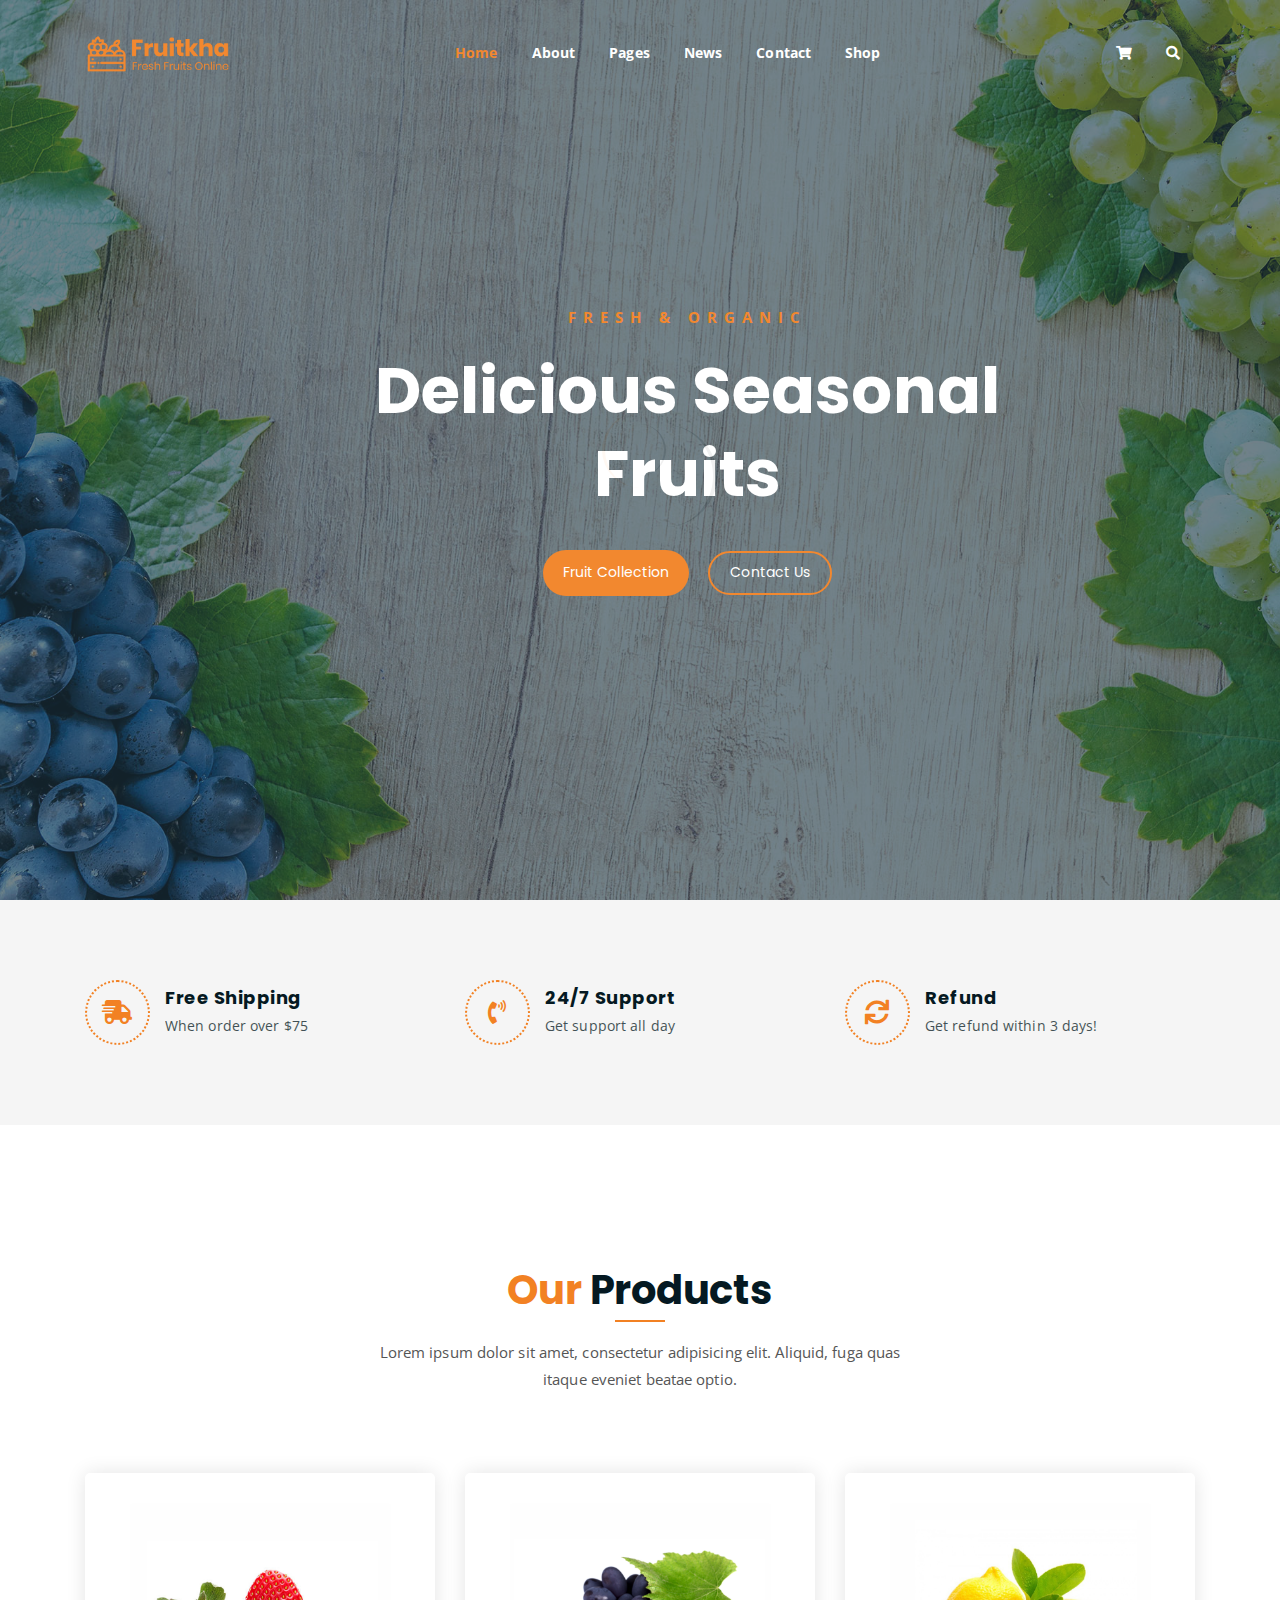
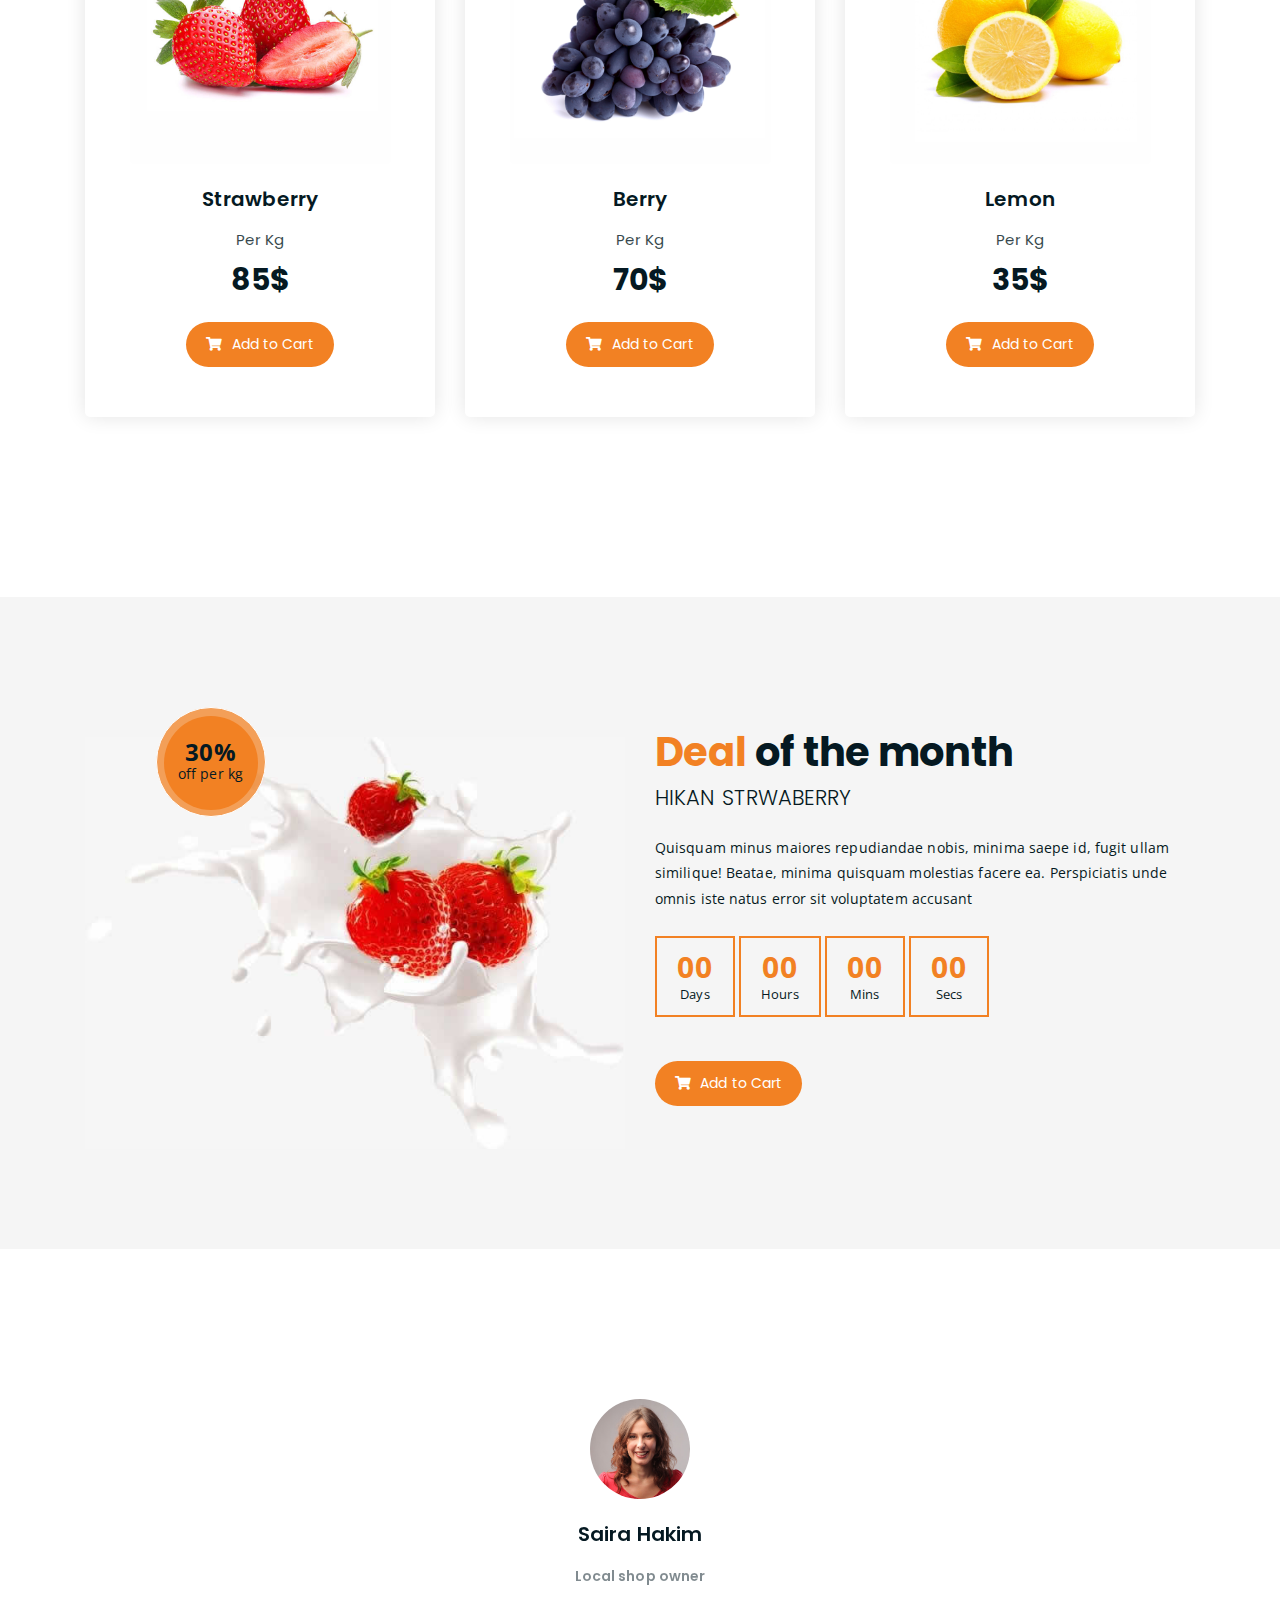
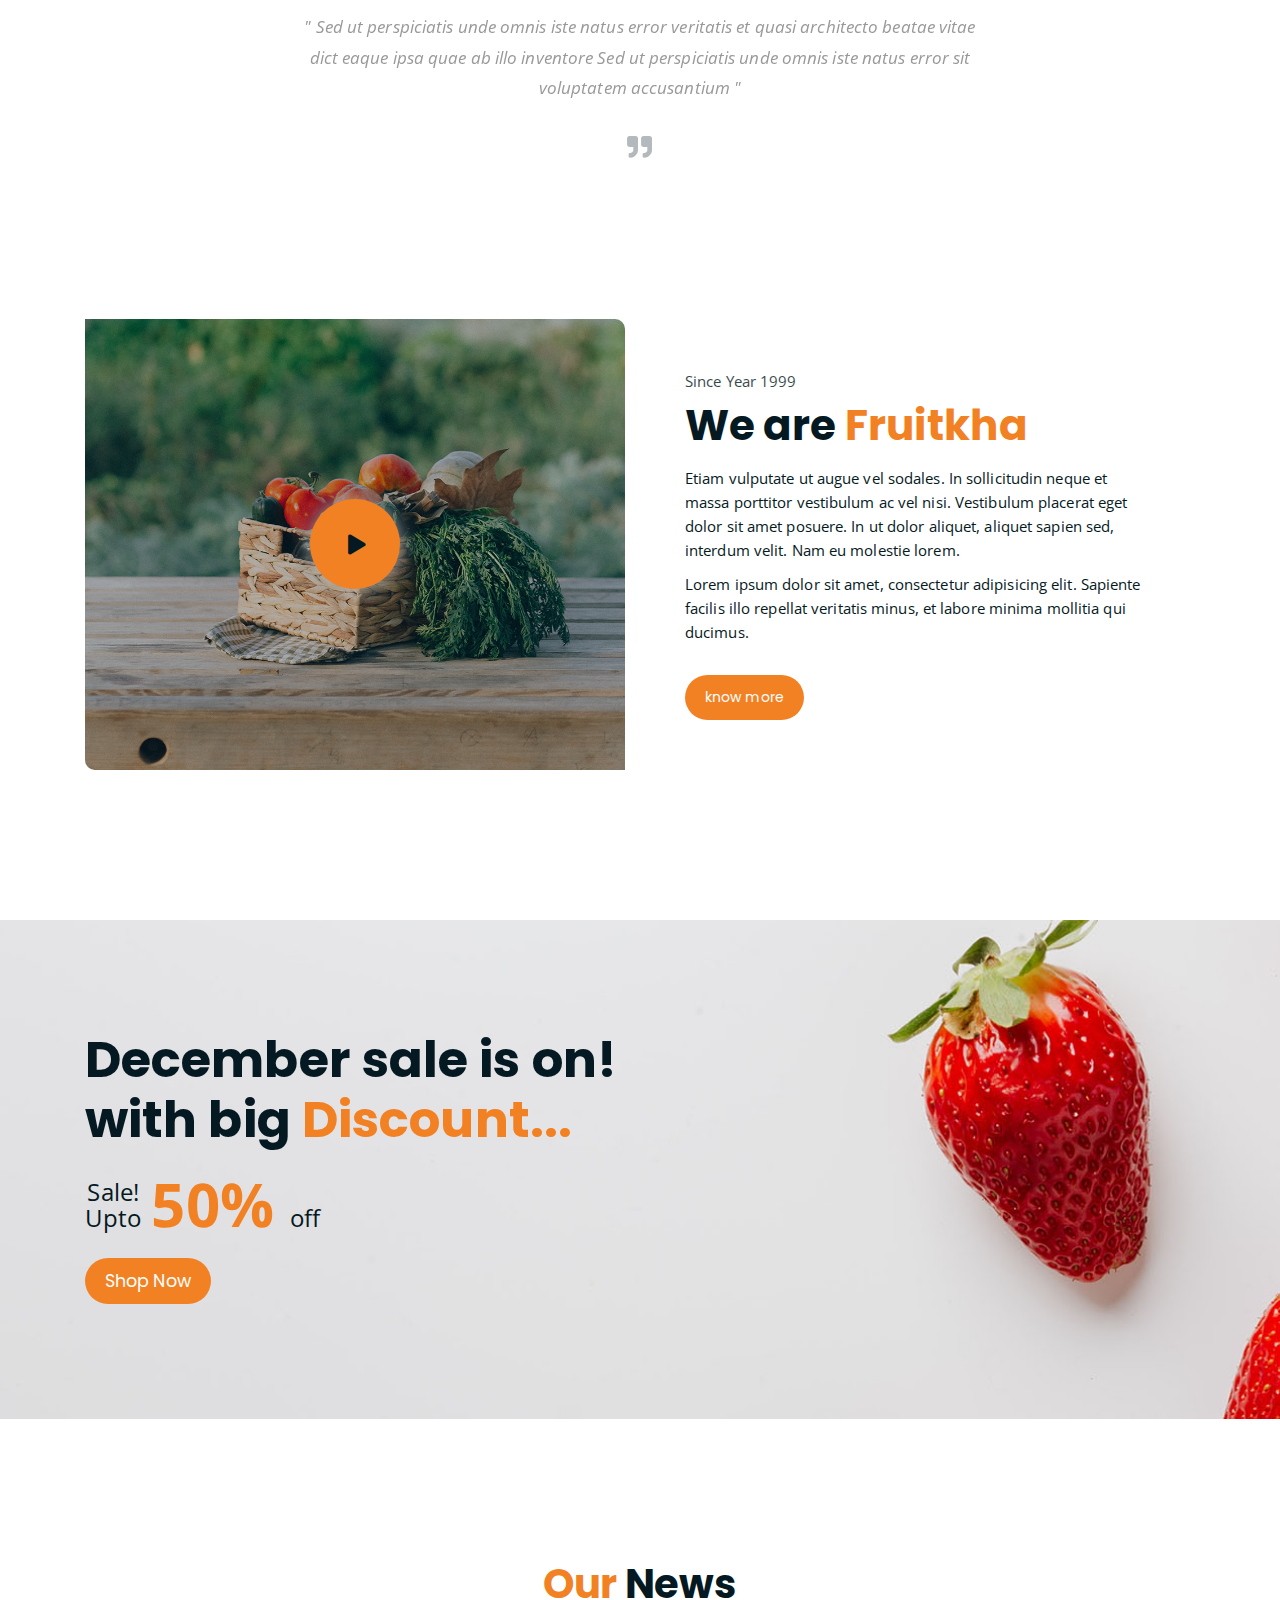
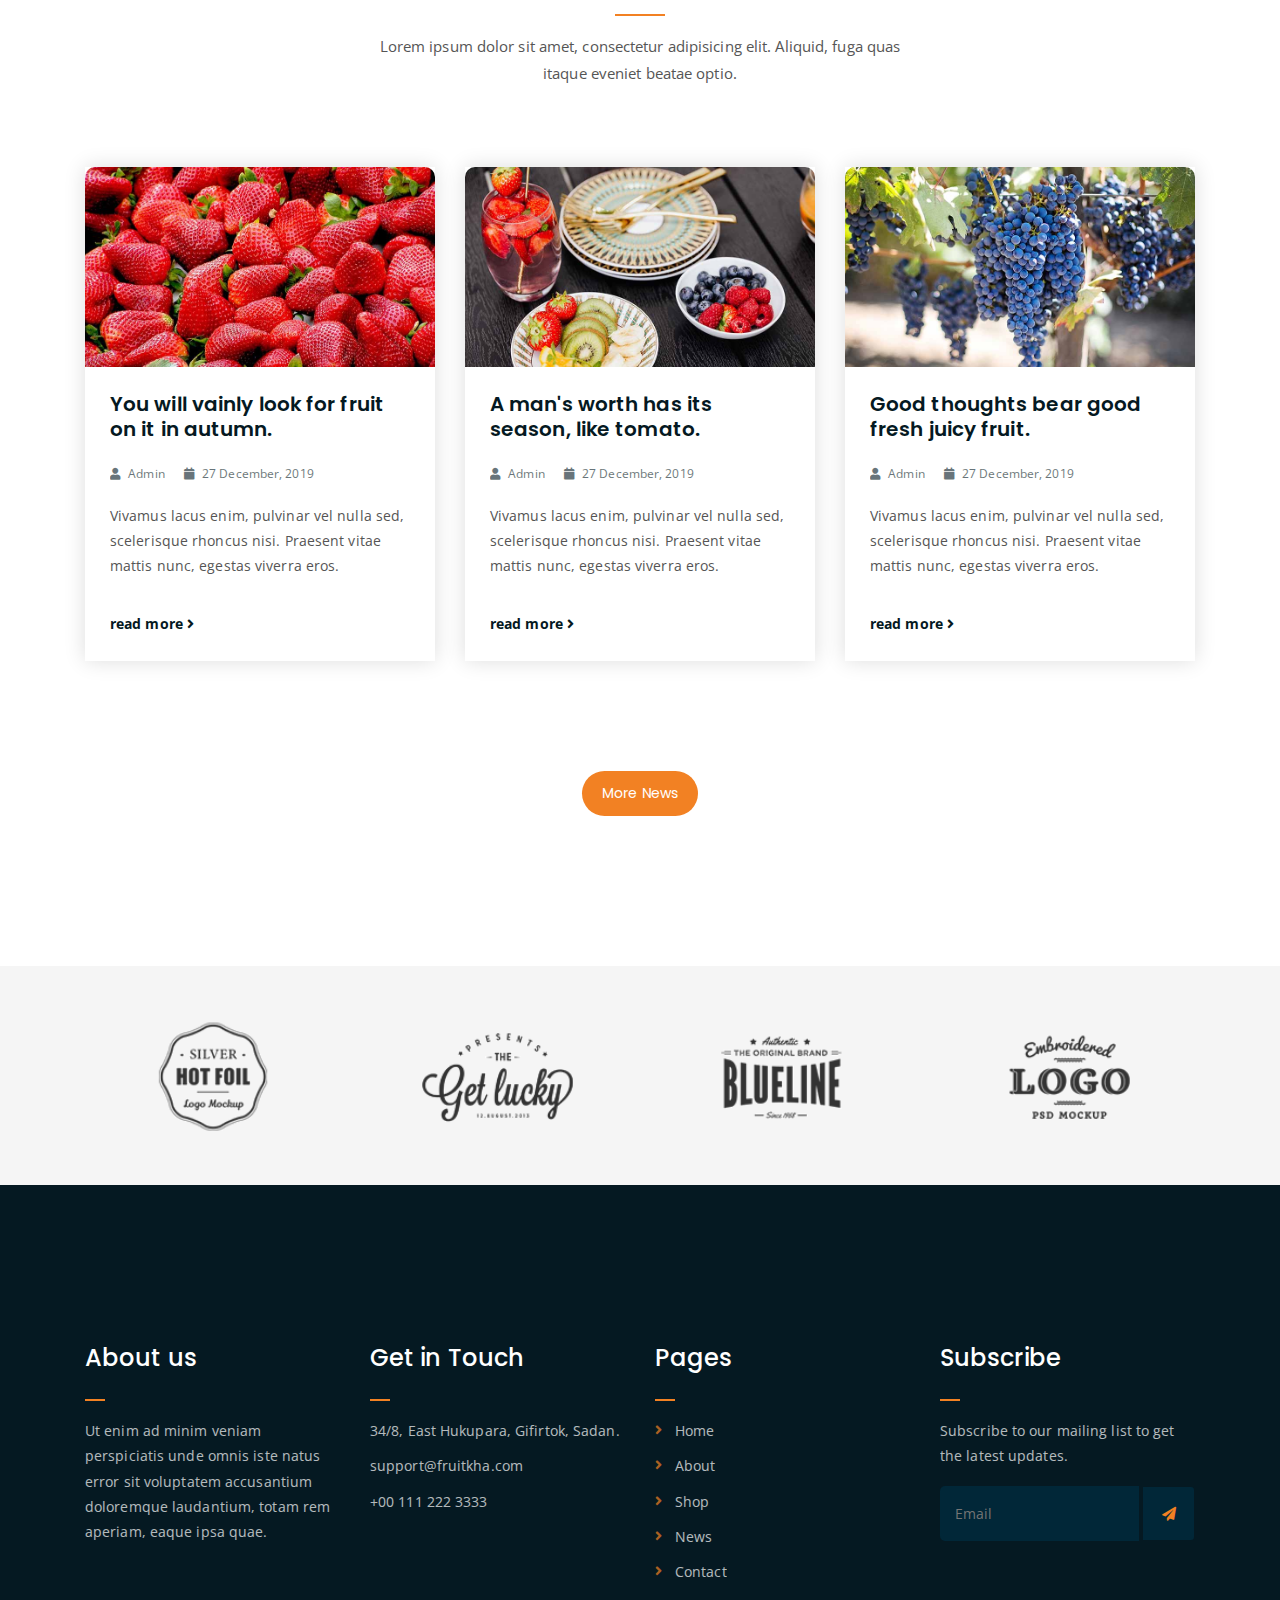
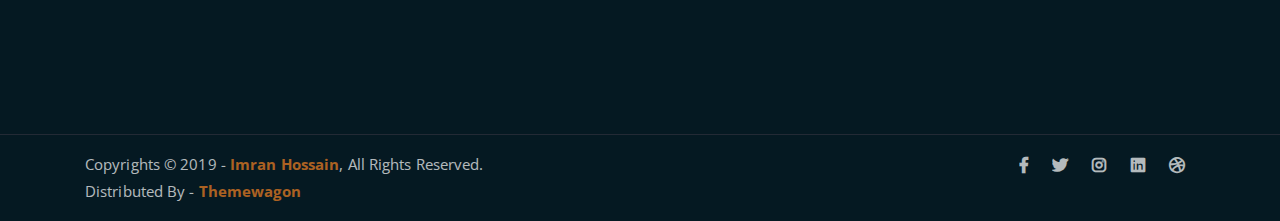
==== index.html @ a465a8b6 "first commit" ====
<!DOCTYPE html>
<html lang="en">
<head>
	<meta charset="UTF-8">
	<meta http-equiv="X-UA-Compatible" content="IE=edge">
	<meta name="viewport" content="width=device-width, initial-scale=1">
	<meta name="description" content="Responsive Bootstrap4 Shop Template, Created by Imran Hossain from https://imransdesign.com/">

	<!-- title -->
	<title>Fruitkha</title>

	<!-- favicon -->
	<link rel="shortcut icon" type="image/png" href="assets/img/favicon.png">
	<!-- google font -->
	<link href="https://fonts.googleapis.com/css?family=Open+Sans:300,400,700" rel="stylesheet">
	<link href="https://fonts.googleapis.com/css?family=Poppins:400,700&display=swap" rel="stylesheet">
	<!-- fontawesome -->
	<link rel="stylesheet" href="assets/css/all.min.css">
	<!-- bootstrap -->
	<link rel="stylesheet" href="assets/bootstrap/css/bootstrap.min.css">
	<!-- owl carousel -->
	<link rel="stylesheet" href="assets/css/owl.carousel.css">
	<!-- magnific popup -->
	<link rel="stylesheet" href="assets/css/magnific-popup.css">
	<!-- animate css -->
	<link rel="stylesheet" href="assets/css/animate.css">
	<!-- mean menu css -->
	<link rel="stylesheet" href="assets/css/meanmenu.min.css">
	<!-- main style -->
	<link rel="stylesheet" href="assets/css/main.css">
	<!-- responsive -->
	<link rel="stylesheet" href="assets/css/responsive.css">

</head>
<body>
	
	<!--PreLoader-->
    <div class="loader">
        <div class="loader-inner">
            <div class="circle"></div>
        </div>
    </div>
    <!--PreLoader Ends-->
	
	<!-- header -->
	<div class="top-header-area" id="sticker">
		<div class="container">
			<div class="row">
				<div class="col-lg-12 col-sm-12 text-center">
					<div class="main-menu-wrap">
						<!-- logo -->
						<div class="site-logo">
							<a href="index.html">
								<img src="assets/img/logo.png" alt="">
							</a>
						</div>
						<!-- logo -->

						<!-- menu start -->
						<nav class="main-menu">
							<ul>
								<li class="current-list-item"><a href="#">Home</a>
									<ul class="sub-menu">
										<li><a href="index.html">Static Home</a></li>
										<li><a href="index_2.html">Slider Home</a></li>
									</ul>
								</li>
								<li><a href="about.html">About</a></li>
								<li><a href="#">Pages</a>
									<ul class="sub-menu">
										<li><a href="404.html">404 page</a></li>
										<li><a href="about.html">About</a></li>
										<li><a href="cart.html">Cart</a></li>
										<li><a href="checkout.html">Check Out</a></li>
										<li><a href="contact.html">Contact</a></li>
										<li><a href="news.html">News</a></li>
										<li><a href="shop.html">Shop</a></li>
									</ul>
								</li>
								<li><a href="news.html">News</a>
									<ul class="sub-menu">
										<li><a href="news.html">News</a></li>
										<li><a href="single-news.html">Single News</a></li>
									</ul>
								</li>
								<li><a href="contact.html">Contact</a></li>
								<li><a href="shop.html">Shop</a>
									<ul class="sub-menu">
										<li><a href="shop.html">Shop</a></li>
										<li><a href="checkout.html">Check Out</a></li>
										<li><a href="single-product.html">Single Product</a></li>
										<li><a href="cart.html">Cart</a></li>
									</ul>
								</li>
								<li>
									<div class="header-icons">
										<a class="shopping-cart" href="cart.html"><i class="fas fa-shopping-cart"></i></a>
										<a class="mobile-hide search-bar-icon" href="#"><i class="fas fa-search"></i></a>
									</div>
								</li>
							</ul>
						</nav>
						<a class="mobile-show search-bar-icon" href="#"><i class="fas fa-search"></i></a>
						<div class="mobile-menu"></div>
						<!-- menu end -->
					</div>
				</div>
			</div>
		</div>
	</div>
	<!-- end header -->
	
	<!-- search area -->
	<div class="search-area">
		<div class="container">
			<div class="row">
				<div class="col-lg-12">
					<span class="close-btn"><i class="fas fa-window-close"></i></span>
					<div class="search-bar">
						<div class="search-bar-tablecell">
							<h3>Search For:</h3>
							<input type="text" placeholder="Keywords">
							<button type="submit">Search <i class="fas fa-search"></i></button>
						</div>
					</div>
				</div>
			</div>
		</div>
	</div>
	<!-- end search area -->

	<!-- hero area -->
	<div class="hero-area hero-bg">
		<div class="container">
			<div class="row">
				<div class="col-lg-9 offset-lg-2 text-center">
					<div class="hero-text">
						<div class="hero-text-tablecell">
							<p class="subtitle">Fresh & Organic</p>
							<h1>Delicious Seasonal Fruits</h1>
							<div class="hero-btns">
								<a href="shop.html" class="boxed-btn">Fruit Collection</a>
								<a href="contact.html" class="bordered-btn">Contact Us</a>
							</div>
						</div>
					</div>
				</div>
			</div>
		</div>
	</div>
	<!-- end hero area -->

	<!-- features list section -->
	<div class="list-section pt-80 pb-80">
		<div class="container">

			<div class="row">
				<div class="col-lg-4 col-md-6 mb-4 mb-lg-0">
					<div class="list-box d-flex align-items-center">
						<div class="list-icon">
							<i class="fas fa-shipping-fast"></i>
						</div>
						<div class="content">
							<h3>Free Shipping</h3>
							<p>When order over $75</p>
						</div>
					</div>
				</div>
				<div class="col-lg-4 col-md-6 mb-4 mb-lg-0">
					<div class="list-box d-flex align-items-center">
						<div class="list-icon">
							<i class="fas fa-phone-volume"></i>
						</div>
						<div class="content">
							<h3>24/7 Support</h3>
							<p>Get support all day</p>
						</div>
					</div>
				</div>
				<div class="col-lg-4 col-md-6">
					<div class="list-box d-flex justify-content-start align-items-center">
						<div class="list-icon">
							<i class="fas fa-sync"></i>
						</div>
						<div class="content">
							<h3>Refund</h3>
							<p>Get refund within 3 days!</p>
						</div>
					</div>
				</div>
			</div>

		</div>
	</div>
	<!-- end features list section -->

	<!-- product section -->
	<div class="product-section mt-150 mb-150">
		<div class="container">
			<div class="row">
				<div class="col-lg-8 offset-lg-2 text-center">
					<div class="section-title">	
						<h3><span class="orange-text">Our</span> Products</h3>
						<p>Lorem ipsum dolor sit amet, consectetur adipisicing elit. Aliquid, fuga quas itaque eveniet beatae optio.</p>
					</div>
				</div>
			</div>

			<div class="row">
				<div class="col-lg-4 col-md-6 text-center">
					<div class="single-product-item">
						<div class="product-image">
							<a href="single-product.html"><img src="assets/img/products/product-img-1.jpg" alt=""></a>
						</div>
						<h3>Strawberry</h3>
						<p class="product-price"><span>Per Kg</span> 85$ </p>
						<a href="cart.html" class="cart-btn"><i class="fas fa-shopping-cart"></i> Add to Cart</a>
					</div>
				</div>
				<div class="col-lg-4 col-md-6 text-center">
					<div class="single-product-item">
						<div class="product-image">
							<a href="single-product.html"><img src="assets/img/products/product-img-2.jpg" alt=""></a>
						</div>
						<h3>Berry</h3>
						<p class="product-price"><span>Per Kg</span> 70$ </p>
						<a href="cart.html" class="cart-btn"><i class="fas fa-shopping-cart"></i> Add to Cart</a>
					</div>
				</div>
				<div class="col-lg-4 col-md-6 offset-md-3 offset-lg-0 text-center">
					<div class="single-product-item">
						<div class="product-image">
							<a href="single-product.html"><img src="assets/img/products/product-img-3.jpg" alt=""></a>
						</div>
						<h3>Lemon</h3>
						<p class="product-price"><span>Per Kg</span> 35$ </p>
						<a href="cart.html" class="cart-btn"><i class="fas fa-shopping-cart"></i> Add to Cart</a>
					</div>
				</div>
			</div>
		</div>
	</div>
	<!-- end product section -->

	<!-- cart banner section -->
	<section class="cart-banner pt-100 pb-100">
    	<div class="container">
        	<div class="row clearfix">
            	<!--Image Column-->
            	<div class="image-column col-lg-6">
                	<div class="image">
                    	<div class="price-box">
                        	<div class="inner-price">
                                <span class="price">
                                    <strong>30%</strong> <br> off per kg
                                </span>
                            </div>
                        </div>
                    	<img src="assets/img/a.jpg" alt="">
                    </div>
                </div>
                <!--Content Column-->
                <div class="content-column col-lg-6">
					<h3><span class="orange-text">Deal</span> of the month</h3>
                    <h4>Hikan Strwaberry</h4>
                    <div class="text">Quisquam minus maiores repudiandae nobis, minima saepe id, fugit ullam similique! Beatae, minima quisquam molestias facere ea. Perspiciatis unde omnis iste natus error sit voluptatem accusant</div>
                    <!--Countdown Timer-->
                    <div class="time-counter"><div class="time-countdown clearfix" data-countdown="2020/2/01"><div class="counter-column"><div class="inner"><span class="count">00</span>Days</div></div> <div class="counter-column"><div class="inner"><span class="count">00</span>Hours</div></div>  <div class="counter-column"><div class="inner"><span class="count">00</span>Mins</div></div>  <div class="counter-column"><div class="inner"><span class="count">00</span>Secs</div></div></div></div>
                	<a href="cart.html" class="cart-btn mt-3"><i class="fas fa-shopping-cart"></i> Add to Cart</a>
                </div>
            </div>
        </div>
    </section>
    <!-- end cart banner section -->

	<!-- testimonail-section -->
	<div class="testimonail-section mt-150 mb-150">
		<div class="container">
			<div class="row">
				<div class="col-lg-10 offset-lg-1 text-center">
					<div class="testimonial-sliders">
						<div class="single-testimonial-slider">
							<div class="client-avater">
								<img src="assets/img/avaters/avatar1.png" alt="">
							</div>
							<div class="client-meta">
								<h3>Saira Hakim <span>Local shop owner</span></h3>
								<p class="testimonial-body">
									" Sed ut perspiciatis unde omnis iste natus error veritatis et  quasi architecto beatae vitae dict eaque ipsa quae ab illo inventore Sed ut perspiciatis unde omnis iste natus error sit voluptatem accusantium "
								</p>
								<div class="last-icon">
									<i class="fas fa-quote-right"></i>
								</div>
							</div>
						</div>
						<div class="single-testimonial-slider">
							<div class="client-avater">
								<img src="assets/img/avaters/avatar2.png" alt="">
							</div>
							<div class="client-meta">
								<h3>David Niph <span>Local shop owner</span></h3>
								<p class="testimonial-body">
									" Sed ut perspiciatis unde omnis iste natus error veritatis et  quasi architecto beatae vitae dict eaque ipsa quae ab illo inventore Sed ut perspiciatis unde omnis iste natus error sit voluptatem accusantium "
								</p>
								<div class="last-icon">
									<i class="fas fa-quote-right"></i>
								</div>
							</div>
						</div>
						<div class="single-testimonial-slider">
							<div class="client-avater">
								<img src="assets/img/avaters/avatar3.png" alt="">
							</div>
							<div class="client-meta">
								<h3>Jacob Sikim <span>Local shop owner</span></h3>
								<p class="testimonial-body">
									" Sed ut perspiciatis unde omnis iste natus error veritatis et  quasi architecto beatae vitae dict eaque ipsa quae ab illo inventore Sed ut perspiciatis unde omnis iste natus error sit voluptatem accusantium "
								</p>
								<div class="last-icon">
									<i class="fas fa-quote-right"></i>
								</div>
							</div>
						</div>
					</div>
				</div>
			</div>
		</div>
	</div>
	<!-- end testimonail-section -->
	
	<!-- advertisement section -->
	<div class="abt-section mb-150">
		<div class="container">
			<div class="row">
				<div class="col-lg-6 col-md-12">
					<div class="abt-bg">
						<a href="https://www.youtube.com/watch?v=DBLlFWYcIGQ" class="video-play-btn popup-youtube"><i class="fas fa-play"></i></a>
					</div>
				</div>
				<div class="col-lg-6 col-md-12">
					<div class="abt-text">
						<p class="top-sub">Since Year 1999</p>
						<h2>We are <span class="orange-text">Fruitkha</span></h2>
						<p>Etiam vulputate ut augue vel sodales. In sollicitudin neque et massa porttitor vestibulum ac vel nisi. Vestibulum placerat eget dolor sit amet posuere. In ut dolor aliquet, aliquet sapien sed, interdum velit. Nam eu molestie lorem.</p>
						<p>Lorem ipsum dolor sit amet, consectetur adipisicing elit. Sapiente facilis illo repellat veritatis minus, et labore minima mollitia qui ducimus.</p>
						<a href="about.html" class="boxed-btn mt-4">know more</a>
					</div>
				</div>
			</div>
		</div>
	</div>
	<!-- end advertisement section -->
	
	<!-- shop banner -->
	<section class="shop-banner">
    	<div class="container">
        	<h3>December sale is on! <br> with big <span class="orange-text">Discount...</span></h3>
            <div class="sale-percent"><span>Sale! <br> Upto</span>50% <span>off</span></div>
            <a href="shop.html" class="cart-btn btn-lg">Shop Now</a>
        </div>
    </section>
	<!-- end shop banner -->

	<!-- latest news -->
	<div class="latest-news pt-150 pb-150">
		<div class="container">

			<div class="row">
				<div class="col-lg-8 offset-lg-2 text-center">
					<div class="section-title">	
						<h3><span class="orange-text">Our</span> News</h3>
						<p>Lorem ipsum dolor sit amet, consectetur adipisicing elit. Aliquid, fuga quas itaque eveniet beatae optio.</p>
					</div>
				</div>
			</div>

			<div class="row">
				<div class="col-lg-4 col-md-6">
					<div class="single-latest-news">
						<a href="single-news.html"><div class="latest-news-bg news-bg-1"></div></a>
						<div class="news-text-box">
							<h3><a href="single-news.html">You will vainly look for fruit on it in autumn.</a></h3>
							<p class="blog-meta">
								<span class="author"><i class="fas fa-user"></i> Admin</span>
								<span class="date"><i class="fas fa-calendar"></i> 27 December, 2019</span>
							</p>
							<p class="excerpt">Vivamus lacus enim, pulvinar vel nulla sed, scelerisque rhoncus nisi. Praesent vitae mattis nunc, egestas viverra eros.</p>
							<a href="single-news.html" class="read-more-btn">read more <i class="fas fa-angle-right"></i></a>
						</div>
					</div>
				</div>
				<div class="col-lg-4 col-md-6">
					<div class="single-latest-news">
						<a href="single-news.html"><div class="latest-news-bg news-bg-2"></div></a>
						<div class="news-text-box">
							<h3><a href="single-news.html">A man's worth has its season, like tomato.</a></h3>
							<p class="blog-meta">
								<span class="author"><i class="fas fa-user"></i> Admin</span>
								<span class="date"><i class="fas fa-calendar"></i> 27 December, 2019</span>
							</p>
							<p class="excerpt">Vivamus lacus enim, pulvinar vel nulla sed, scelerisque rhoncus nisi. Praesent vitae mattis nunc, egestas viverra eros.</p>
							<a href="single-news.html" class="read-more-btn">read more <i class="fas fa-angle-right"></i></a>
						</div>
					</div>
				</div>
				<div class="col-lg-4 col-md-6 offset-md-3 offset-lg-0">
					<div class="single-latest-news">
						<a href="single-news.html"><div class="latest-news-bg news-bg-3"></div></a>
						<div class="news-text-box">
							<h3><a href="single-news.html">Good thoughts bear good fresh juicy fruit.</a></h3>
							<p class="blog-meta">
								<span class="author"><i class="fas fa-user"></i> Admin</span>
								<span class="date"><i class="fas fa-calendar"></i> 27 December, 2019</span>
							</p>
							<p class="excerpt">Vivamus lacus enim, pulvinar vel nulla sed, scelerisque rhoncus nisi. Praesent vitae mattis nunc, egestas viverra eros.</p>
							<a href="single-news.html" class="read-more-btn">read more <i class="fas fa-angle-right"></i></a>
						</div>
					</div>
				</div>
			</div>
			<div class="row">
				<div class="col-lg-12 text-center">
					<a href="news.html" class="boxed-btn">More News</a>
				</div>
			</div>
		</div>
	</div>
	<!-- end latest news -->

	<!-- logo carousel -->
	<div class="logo-carousel-section">
		<div class="container">
			<div class="row">
				<div class="col-lg-12">
					<div class="logo-carousel-inner">
						<div class="single-logo-item">
							<img src="assets/img/company-logos/1.png" alt="">
						</div>
						<div class="single-logo-item">
							<img src="assets/img/company-logos/2.png" alt="">
						</div>
						<div class="single-logo-item">
							<img src="assets/img/company-logos/3.png" alt="">
						</div>
						<div class="single-logo-item">
							<img src="assets/img/company-logos/4.png" alt="">
						</div>
						<div class="single-logo-item">
							<img src="assets/img/company-logos/5.png" alt="">
						</div>
					</div>
				</div>
			</div>
		</div>
	</div>
	<!-- end logo carousel -->

	<!-- footer -->
	<div class="footer-area">
		<div class="container">
			<div class="row">
				<div class="col-lg-3 col-md-6">
					<div class="footer-box about-widget">
						<h2 class="widget-title">About us</h2>
						<p>Ut enim ad minim veniam perspiciatis unde omnis iste natus error sit voluptatem accusantium doloremque laudantium, totam rem aperiam, eaque ipsa quae.</p>
					</div>
				</div>
				<div class="col-lg-3 col-md-6">
					<div class="footer-box get-in-touch">
						<h2 class="widget-title">Get in Touch</h2>
						<ul>
							<li>34/8, East Hukupara, Gifirtok, Sadan.</li>
							<li>support@fruitkha.com</li>
							<li>+00 111 222 3333</li>
						</ul>
					</div>
				</div>
				<div class="col-lg-3 col-md-6">
					<div class="footer-box pages">
						<h2 class="widget-title">Pages</h2>
						<ul>
							<li><a href="index.html">Home</a></li>
							<li><a href="about.html">About</a></li>
							<li><a href="services.html">Shop</a></li>
							<li><a href="news.html">News</a></li>
							<li><a href="contact.html">Contact</a></li>
						</ul>
					</div>
				</div>
				<div class="col-lg-3 col-md-6">
					<div class="footer-box subscribe">
						<h2 class="widget-title">Subscribe</h2>
						<p>Subscribe to our mailing list to get the latest updates.</p>
						<form action="index.html">
							<input type="email" placeholder="Email">
							<button type="submit"><i class="fas fa-paper-plane"></i></button>
						</form>
					</div>
				</div>
			</div>
		</div>
	</div>
	<!-- end footer -->
	
	<!-- copyright -->
	<div class="copyright">
		<div class="container">
			<div class="row">
				<div class="col-lg-6 col-md-12">
					<p>Copyrights &copy; 2019 - <a href="https://imransdesign.com/">Imran Hossain</a>,  All Rights Reserved.<br>
						Distributed By - <a href="https://themewagon.com/">Themewagon</a>
					</p>
				</div>
				<div class="col-lg-6 text-right col-md-12">
					<div class="social-icons">
						<ul>
							<li><a href="#" target="_blank"><i class="fab fa-facebook-f"></i></a></li>
							<li><a href="#" target="_blank"><i class="fab fa-twitter"></i></a></li>
							<li><a href="#" target="_blank"><i class="fab fa-instagram"></i></a></li>
							<li><a href="#" target="_blank"><i class="fab fa-linkedin"></i></a></li>
							<li><a href="#" target="_blank"><i class="fab fa-dribbble"></i></a></li>
						</ul>
					</div>
				</div>
			</div>
		</div>
	</div>
	<!-- end copyright -->
	
	<!-- jquery -->
	<script src="assets/js/jquery-1.11.3.min.js"></script>
	<!-- bootstrap -->
	<script src="assets/bootstrap/js/bootstrap.min.js"></script>
	<!-- count down -->
	<script src="assets/js/jquery.countdown.js"></script>
	<!-- isotope -->
	<script src="assets/js/jquery.isotope-3.0.6.min.js"></script>
	<!-- waypoints -->
	<script src="assets/js/waypoints.js"></script>
	<!-- owl carousel -->
	<script src="assets/js/owl.carousel.min.js"></script>
	<!-- magnific popup -->
	<script src="assets/js/jquery.magnific-popup.min.js"></script>
	<!-- mean menu -->
	<script src="assets/js/jquery.meanmenu.min.js"></script>
	<!-- sticker js -->
	<script src="assets/js/sticker.js"></script>
	<!-- main js -->
	<script src="assets/js/main.js"></script>

</body>
</html>
---- assets/css/all.min.css ----
.fa,.fab,.fal,.far,.fas{-moz-osx-font-smoothing:grayscale;-webkit-font-smoothing:antialiased;display:inline-block;font-style:normal;font-variant:normal;text-rendering:auto;line-height:1}.fa-lg{font-size:1.33333em;line-height:.75em;vertical-align:-.0667em}.fa-xs{font-size:.75em}.fa-sm{font-size:.875em}.fa-1x{font-size:1em}.fa-2x{font-size:2em}.fa-3x{font-size:3em}.fa-4x{font-size:4em}.fa-5x{font-size:5em}.fa-6x{font-size:6em}.fa-7x{font-size:7em}.fa-8x{font-size:8em}.fa-9x{font-size:9em}.fa-10x{font-size:10em}.fa-fw{text-align:center;width:1.25em}.fa-ul{list-style-type:none;margin-left:2.5em;padding-left:0}.fa-ul>li{position:relative}.fa-li{left:-2em;position:absolute;text-align:center;width:2em;line-height:inherit}.fa-border{border:.08em solid #eee;border-radius:.1em;padding:.2em .25em .15em}.fa-pull-left{float:left}.fa-pull-right{float:right}.fa.fa-pull-left,.fab.fa-pull-left,.fal.fa-pull-left,.far.fa-pull-left,.fas.fa-pull-left{margin-right:.3em}.fa.fa-pull-right,.fab.fa-pull-right,.fal.fa-pull-right,.far.fa-pull-right,.fas.fa-pull-right{margin-left:.3em}.fa-spin{animation:fa-spin 2s infinite linear}.fa-pulse{animation:fa-spin 1s infinite steps(8)}@keyframes fa-spin{0%{transform:rotate(0deg)}to{transform:rotate(1turn)}}.fa-rotate-90{-ms-filter:"progid:DXImageTransform.Microsoft.BasicImage(rotation=1)";transform:rotate(90deg)}.fa-rotate-180{-ms-filter:"progid:DXImageTransform.Microsoft.BasicImage(rotation=2)";transform:rotate(180deg)}.fa-rotate-270{-ms-filter:"progid:DXImageTransform.Microsoft.BasicImage(rotation=3)";transform:rotate(270deg)}.fa-flip-horizontal{-ms-filter:"progid:DXImageTransform.Microsoft.BasicImage(rotation=0, mirror=1)";transform:scaleX(-1)}.fa-flip-vertical{transform:scaleY(-1)}.fa-flip-horizontal.fa-flip-vertical,.fa-flip-vertical{-ms-filter:"progid:DXImageTransform.Microsoft.BasicImage(rotation=2, mirror=1)"}.fa-flip-horizontal.fa-flip-vertical{transform:scale(-1)}:root .fa-flip-horizontal,:root .fa-flip-vertical,:root .fa-rotate-90,:root .fa-rotate-180,:root .fa-rotate-270{filter:none}.fa-stack{display:inline-block;height:2em;line-height:2em;position:relative;vertical-align:middle;width:2.5em}.fa-stack-1x,.fa-stack-2x{left:0;position:absolute;text-align:center;width:100%}.fa-stack-1x{line-height:inherit}.fa-stack-2x{font-size:2em}.fa-inverse{color:#fff}.fa-500px:before{content:"\f26e"}.fa-accessible-icon:before{content:"\f368"}.fa-accusoft:before{content:"\f369"}.fa-acquisitions-incorporated:before{content:"\f6af"}.fa-ad:before{content:"\f641"}.fa-address-book:before{content:"\f2b9"}.fa-address-card:before{content:"\f2bb"}.fa-adjust:before{content:"\f042"}.fa-adn:before{content:"\f170"}.fa-adobe:before{content:"\f778"}.fa-adversal:before{content:"\f36a"}.fa-affiliatetheme:before{content:"\f36b"}.fa-air-freshener:before{content:"\f5d0"}.fa-algolia:before{content:"\f36c"}.fa-align-center:before{content:"\f037"}.fa-align-justify:before{content:"\f039"}.fa-align-left:before{content:"\f036"}.fa-align-right:before{content:"\f038"}.fa-alipay:before{content:"\f642"}.fa-allergies:before{content:"\f461"}.fa-amazon:before{content:"\f270"}.fa-amazon-pay:before{content:"\f42c"}.fa-ambulance:before{content:"\f0f9"}.fa-american-sign-language-interpreting:before{content:"\f2a3"}.fa-amilia:before{content:"\f36d"}.fa-anchor:before{content:"\f13d"}.fa-android:before{content:"\f17b"}.fa-angellist:before{content:"\f209"}.fa-angle-double-down:before{content:"\f103"}.fa-angle-double-left:before{content:"\f100"}.fa-angle-double-right:before{content:"\f101"}.fa-angle-double-up:before{content:"\f102"}.fa-angle-down:before{content:"\f107"}.fa-angle-left:before{content:"\f104"}.fa-angle-right:before{content:"\f105"}.fa-angle-up:before{content:"\f106"}.fa-angry:before{content:"\f556"}.fa-angrycreative:before{content:"\f36e"}.fa-angular:before{content:"\f420"}.fa-ankh:before{content:"\f644"}.fa-app-store:before{content:"\f36f"}.fa-app-store-ios:before{content:"\f370"}.fa-apper:before{content:"\f371"}.fa-apple:before{content:"\f179"}.fa-apple-alt:before{content:"\f5d1"}.fa-apple-pay:before{content:"\f415"}.fa-archive:before{content:"\f187"}.fa-archway:before{content:"\f557"}.fa-arrow-alt-circle-down:before{content:"\f358"}.fa-arrow-alt-circle-left:before{content:"\f359"}.fa-arrow-alt-circle-right:before{content:"\f35a"}.fa-arrow-alt-circle-up:before{content:"\f35b"}.fa-arrow-circle-down:before{content:"\f0ab"}.fa-arrow-circle-left:before{content:"\f0a8"}.fa-arrow-circle-right:before{content:"\f0a9"}.fa-arrow-circle-up:before{content:"\f0aa"}.fa-arrow-down:before{content:"\f063"}.fa-arrow-left:before{content:"\f060"}.fa-arrow-right:before{content:"\f061"}.fa-arrow-up:before{content:"\f062"}.fa-arrows-alt:before{content:"\f0b2"}.fa-arrows-alt-h:before{content:"\f337"}.fa-arrows-alt-v:before{content:"\f338"}.fa-artstation:before{content:"\f77a"}.fa-assistive-listening-systems:before{content:"\f2a2"}.fa-asterisk:before{content:"\f069"}.fa-asymmetrik:before{content:"\f372"}.fa-at:before{content:"\f1fa"}.fa-atlas:before{content:"\f558"}.fa-atlassian:before{content:"\f77b"}.fa-atom:before{content:"\f5d2"}.fa-audible:before{content:"\f373"}.fa-audio-description:before{content:"\f29e"}.fa-autoprefixer:before{content:"\f41c"}.fa-avianex:before{content:"\f374"}.fa-aviato:before{content:"\f421"}.fa-award:before{content:"\f559"}.fa-aws:before{content:"\f375"}.fa-baby:before{content:"\f77c"}.fa-baby-carriage:before{content:"\f77d"}.fa-backspace:before{content:"\f55a"}.fa-backward:before{content:"\f04a"}.fa-balance-scale:before{content:"\f24e"}.fa-ban:before{content:"\f05e"}.fa-band-aid:before{content:"\f462"}.fa-bandcamp:before{content:"\f2d5"}.fa-barcode:before{content:"\f02a"}.fa-bars:before{content:"\f0c9"}.fa-baseball-ball:before{content:"\f433"}.fa-basketball-ball:before{content:"\f434"}.fa-bath:before{content:"\f2cd"}.fa-battery-empty:before{content:"\f244"}.fa-battery-full:before{content:"\f240"}.fa-battery-half:before{content:"\f242"}.fa-battery-quarter:before{content:"\f243"}.fa-battery-three-quarters:before{content:"\f241"}.fa-bed:before{content:"\f236"}.fa-beer:before{content:"\f0fc"}.fa-behance:before{content:"\f1b4"}.fa-behance-square:before{content:"\f1b5"}.fa-bell:before{content:"\f0f3"}.fa-bell-slash:before{content:"\f1f6"}.fa-bezier-curve:before{content:"\f55b"}.fa-bible:before{content:"\f647"}.fa-bicycle:before{content:"\f206"}.fa-bimobject:before{content:"\f378"}.fa-binoculars:before{content:"\f1e5"}.fa-biohazard:before{content:"\f780"}.fa-birthday-cake:before{content:"\f1fd"}.fa-bitbucket:before{content:"\f171"}.fa-bitcoin:before{content:"\f379"}.fa-bity:before{content:"\f37a"}.fa-black-tie:before{content:"\f27e"}.fa-blackberry:before{content:"\f37b"}.fa-blender:before{content:"\f517"}.fa-blender-phone:before{content:"\f6b6"}.fa-blind:before{content:"\f29d"}.fa-blog:before{content:"\f781"}.fa-blogger:before{content:"\f37c"}.fa-blogger-b:before{content:"\f37d"}.fa-bluetooth:before{content:"\f293"}.fa-bluetooth-b:before{content:"\f294"}.fa-bold:before{content:"\f032"}.fa-bolt:before{content:"\f0e7"}.fa-bomb:before{content:"\f1e2"}.fa-bone:before{content:"\f5d7"}.fa-bong:before{content:"\f55c"}.fa-book:before{content:"\f02d"}.fa-book-dead:before{content:"\f6b7"}.fa-book-open:before{content:"\f518"}.fa-book-reader:before{content:"\f5da"}.fa-bookmark:before{content:"\f02e"}.fa-bowling-ball:before{content:"\f436"}.fa-box:before{content:"\f466"}.fa-box-open:before{content:"\f49e"}.fa-boxes:before{content:"\f468"}.fa-braille:before{content:"\f2a1"}.fa-brain:before{content:"\f5dc"}.fa-briefcase:before{content:"\f0b1"}.fa-briefcase-medical:before{content:"\f469"}.fa-broadcast-tower:before{content:"\f519"}.fa-broom:before{content:"\f51a"}.fa-brush:before{content:"\f55d"}.fa-btc:before{content:"\f15a"}.fa-bug:before{content:"\f188"}.fa-building:before{content:"\f1ad"}.fa-bullhorn:before{content:"\f0a1"}.fa-bullseye:before{content:"\f140"}.fa-burn:before{content:"\f46a"}.fa-buromobelexperte:before{content:"\f37f"}.fa-bus:before{content:"\f207"}.fa-bus-alt:before{content:"\f55e"}.fa-business-time:before{content:"\f64a"}.fa-buysellads:before{content:"\f20d"}.fa-calculator:before{content:"\f1ec"}.fa-calendar:before{content:"\f133"}.fa-calendar-alt:before{content:"\f073"}.fa-calendar-check:before{content:"\f274"}.fa-calendar-day:before{content:"\f783"}.fa-calendar-minus:before{content:"\f272"}.fa-calendar-plus:before{content:"\f271"}.fa-calendar-times:before{content:"\f273"}.fa-calendar-week:before{content:"\f784"}.fa-camera:before{content:"\f030"}.fa-camera-retro:before{content:"\f083"}.fa-campground:before{content:"\f6bb"}.fa-canadian-maple-leaf:before{content:"\f785"}.fa-candy-cane:before{content:"\f786"}.fa-cannabis:before{content:"\f55f"}.fa-capsules:before{content:"\f46b"}.fa-car:before{content:"\f1b9"}.fa-car-alt:before{content:"\f5de"}.fa-car-battery:before{content:"\f5df"}.fa-car-crash:before{content:"\f5e1"}.fa-car-side:before{content:"\f5e4"}.fa-caret-down:before{content:"\f0d7"}.fa-caret-left:before{content:"\f0d9"}.fa-caret-right:before{content:"\f0da"}.fa-caret-square-down:before{content:"\f150"}.fa-caret-square-left:before{content:"\f191"}.fa-caret-square-right:before{content:"\f152"}.fa-caret-square-up:before{content:"\f151"}.fa-caret-up:before{content:"\f0d8"}.fa-carrot:before{content:"\f787"}.fa-cart-arrow-down:before{content:"\f218"}.fa-cart-plus:before{content:"\f217"}.fa-cash-register:before{content:"\f788"}.fa-cat:before{content:"\f6be"}.fa-cc-amazon-pay:before{content:"\f42d"}.fa-cc-amex:before{content:"\f1f3"}.fa-cc-apple-pay:before{content:"\f416"}.fa-cc-diners-club:before{content:"\f24c"}.fa-cc-discover:before{content:"\f1f2"}.fa-cc-jcb:before{content:"\f24b"}.fa-cc-mastercard:before{content:"\f1f1"}.fa-cc-paypal:before{content:"\f1f4"}.fa-cc-stripe:before{content:"\f1f5"}.fa-cc-visa:before{content:"\f1f0"}.fa-centercode:before{content:"\f380"}.fa-centos:before{content:"\f789"}.fa-certificate:before{content:"\f0a3"}.fa-chair:before{content:"\f6c0"}.fa-chalkboard:before{content:"\f51b"}.fa-chalkboard-teacher:before{content:"\f51c"}.fa-charging-station:before{content:"\f5e7"}.fa-chart-area:before{content:"\f1fe"}.fa-chart-bar:before{content:"\f080"}.fa-chart-line:before{content:"\f201"}.fa-chart-pie:before{content:"\f200"}.fa-check:before{content:"\f00c"}.fa-check-circle:before{content:"\f058"}.fa-check-double:before{content:"\f560"}.fa-check-square:before{content:"\f14a"}.fa-chess:before{content:"\f439"}.fa-chess-bishop:before{content:"\f43a"}.fa-chess-board:before{content:"\f43c"}.fa-chess-king:before{content:"\f43f"}.fa-chess-knight:before{content:"\f441"}.fa-chess-pawn:before{content:"\f443"}.fa-chess-queen:before{content:"\f445"}.fa-chess-rook:before{content:"\f447"}.fa-chevron-circle-down:before{content:"\f13a"}.fa-chevron-circle-left:before{content:"\f137"}.fa-chevron-circle-right:before{content:"\f138"}.fa-chevron-circle-up:before{content:"\f139"}.fa-chevron-down:before{content:"\f078"}.fa-chevron-left:before{content:"\f053"}.fa-chevron-right:before{content:"\f054"}.fa-chevron-up:before{content:"\f077"}.fa-child:before{content:"\f1ae"}.fa-chrome:before{content:"\f268"}.fa-church:before{content:"\f51d"}.fa-circle:before{content:"\f111"}.fa-circle-notch:before{content:"\f1ce"}.fa-city:before{content:"\f64f"}.fa-clipboard:before{content:"\f328"}.fa-clipboard-check:before{content:"\f46c"}.fa-clipboard-list:before{content:"\f46d"}.fa-clock:before{content:"\f017"}.fa-clone:before{content:"\f24d"}.fa-closed-captioning:before{content:"\f20a"}.fa-cloud:before{content:"\f0c2"}.fa-cloud-download-alt:before{content:"\f381"}.fa-cloud-meatball:before{content:"\f73b"}.fa-cloud-moon:before{content:"\f6c3"}.fa-cloud-moon-rain:before{content:"\f73c"}.fa-cloud-rain:before{content:"\f73d"}.fa-cloud-showers-heavy:before{content:"\f740"}.fa-cloud-sun:before{content:"\f6c4"}.fa-cloud-sun-rain:before{content:"\f743"}.fa-cloud-upload-alt:before{content:"\f382"}.fa-cloudscale:before{content:"\f383"}.fa-cloudsmith:before{content:"\f384"}.fa-cloudversify:before{content:"\f385"}.fa-cocktail:before{content:"\f561"}.fa-code:before{content:"\f121"}.fa-code-branch:before{content:"\f126"}.fa-codepen:before{content:"\f1cb"}.fa-codiepie:before{content:"\f284"}.fa-coffee:before{content:"\f0f4"}.fa-cog:before{content:"\f013"}.fa-cogs:before{content:"\f085"}.fa-coins:before{content:"\f51e"}.fa-columns:before{content:"\f0db"}.fa-comment:before{content:"\f075"}.fa-comment-alt:before{content:"\f27a"}.fa-comment-dollar:before{content:"\f651"}.fa-comment-dots:before{content:"\f4ad"}.fa-comment-slash:before{content:"\f4b3"}.fa-comments:before{content:"\f086"}.fa-comments-dollar:before{content:"\f653"}.fa-compact-disc:before{content:"\f51f"}.fa-compass:before{content:"\f14e"}.fa-compress:before{content:"\f066"}.fa-compress-arrows-alt:before{content:"\f78c"}.fa-concierge-bell:before{content:"\f562"}.fa-confluence:before{content:"\f78d"}.fa-connectdevelop:before{content:"\f20e"}.fa-contao:before{content:"\f26d"}.fa-cookie:before{content:"\f563"}.fa-cookie-bite:before{content:"\f564"}.fa-copy:before{content:"\f0c5"}.fa-copyright:before{content:"\f1f9"}.fa-couch:before{content:"\f4b8"}.fa-cpanel:before{content:"\f388"}.fa-creative-commons:before{content:"\f25e"}.fa-creative-commons-by:before{content:"\f4e7"}.fa-creative-commons-nc:before{content:"\f4e8"}.fa-creative-commons-nc-eu:before{content:"\f4e9"}.fa-creative-commons-nc-jp:before{content:"\f4ea"}.fa-creative-commons-nd:before{content:"\f4eb"}.fa-creative-commons-pd:before{content:"\f4ec"}.fa-creative-commons-pd-alt:before{content:"\f4ed"}.fa-creative-commons-remix:before{content:"\f4ee"}.fa-creative-commons-sa:before{content:"\f4ef"}.fa-creative-commons-sampling:before{content:"\f4f0"}.fa-creative-commons-sampling-plus:before{content:"\f4f1"}.fa-creative-commons-share:before{content:"\f4f2"}.fa-creative-commons-zero:before{content:"\f4f3"}.fa-credit-card:before{content:"\f09d"}.fa-critical-role:before{content:"\f6c9"}.fa-crop:before{content:"\f125"}.fa-crop-alt:before{content:"\f565"}.fa-cross:before{content:"\f654"}.fa-crosshairs:before{content:"\f05b"}.fa-crow:before{content:"\f520"}.fa-crown:before{content:"\f521"}.fa-css3:before{content:"\f13c"}.fa-css3-alt:before{content:"\f38b"}.fa-cube:before{content:"\f1b2"}.fa-cubes:before{content:"\f1b3"}.fa-cut:before{content:"\f0c4"}.fa-cuttlefish:before{content:"\f38c"}.fa-d-and-d:before{content:"\f38d"}.fa-d-and-d-beyond:before{content:"\f6ca"}.fa-dashcube:before{content:"\f210"}.fa-database:before{content:"\f1c0"}.fa-deaf:before{content:"\f2a4"}.fa-delicious:before{content:"\f1a5"}.fa-democrat:before{content:"\f747"}.fa-deploydog:before{content:"\f38e"}.fa-deskpro:before{content:"\f38f"}.fa-desktop:before{content:"\f108"}.fa-dev:before{content:"\f6cc"}.fa-deviantart:before{content:"\f1bd"}.fa-dharmachakra:before{content:"\f655"}.fa-dhl:before{content:"\f790"}.fa-diagnoses:before{content:"\f470"}.fa-diaspora:before{content:"\f791"}.fa-dice:before{content:"\f522"}.fa-dice-d20:before{content:"\f6cf"}.fa-dice-d6:before{content:"\f6d1"}.fa-dice-five:before{content:"\f523"}.fa-dice-four:before{content:"\f524"}.fa-dice-one:before{content:"\f525"}.fa-dice-six:before{content:"\f526"}.fa-dice-three:before{content:"\f527"}.fa-dice-two:before{content:"\f528"}.fa-digg:before{content:"\f1a6"}.fa-digital-ocean:before{content:"\f391"}.fa-digital-tachograph:before{content:"\f566"}.fa-directions:before{content:"\f5eb"}.fa-discord:before{content:"\f392"}.fa-discourse:before{content:"\f393"}.fa-divide:before{content:"\f529"}.fa-dizzy:before{content:"\f567"}.fa-dna:before{content:"\f471"}.fa-dochub:before{content:"\f394"}.fa-docker:before{content:"\f395"}.fa-dog:before{content:"\f6d3"}.fa-dollar-sign:before{content:"\f155"}.fa-dolly:before{content:"\f472"}.fa-dolly-flatbed:before{content:"\f474"}.fa-donate:before{content:"\f4b9"}.fa-door-closed:before{content:"\f52a"}.fa-door-open:before{content:"\f52b"}.fa-dot-circle:before{content:"\f192"}.fa-dove:before{content:"\f4ba"}.fa-download:before{content:"\f019"}.fa-draft2digital:before{content:"\f396"}.fa-drafting-compass:before{content:"\f568"}.fa-dragon:before{content:"\f6d5"}.fa-draw-polygon:before{content:"\f5ee"}.fa-dribbble:before{content:"\f17d"}.fa-dribbble-square:before{content:"\f397"}.fa-dropbox:before{content:"\f16b"}.fa-drum:before{content:"\f569"}.fa-drum-steelpan:before{content:"\f56a"}.fa-drumstick-bite:before{content:"\f6d7"}.fa-drupal:before{content:"\f1a9"}.fa-dumbbell:before{content:"\f44b"}.fa-dumpster:before{content:"\f793"}.fa-dumpster-fire:before{content:"\f794"}.fa-dungeon:before{content:"\f6d9"}.fa-dyalog:before{content:"\f399"}.fa-earlybirds:before{content:"\f39a"}.fa-ebay:before{content:"\f4f4"}.fa-edge:before{content:"\f282"}.fa-edit:before{content:"\f044"}.fa-eject:before{content:"\f052"}.fa-elementor:before{content:"\f430"}.fa-ellipsis-h:before{content:"\f141"}.fa-ellipsis-v:before{content:"\f142"}.fa-ello:before{content:"\f5f1"}.fa-ember:before{content:"\f423"}.fa-empire:before{content:"\f1d1"}.fa-envelope:before{content:"\f0e0"}.fa-envelope-open:before{content:"\f2b6"}.fa-envelope-open-text:before{content:"\f658"}.fa-envelope-square:before{content:"\f199"}.fa-envira:before{content:"\f299"}.fa-equals:before{content:"\f52c"}.fa-eraser:before{content:"\f12d"}.fa-erlang:before{content:"\f39d"}.fa-ethereum:before{content:"\f42e"}.fa-ethernet:before{content:"\f796"}.fa-etsy:before{content:"\f2d7"}.fa-euro-sign:before{content:"\f153"}.fa-exchange-alt:before{content:"\f362"}.fa-exclamation:before{content:"\f12a"}.fa-exclamation-circle:before{content:"\f06a"}.fa-exclamation-triangle:before{content:"\f071"}.fa-expand:before{content:"\f065"}.fa-expand-arrows-alt:before{content:"\f31e"}.fa-expeditedssl:before{content:"\f23e"}.fa-external-link-alt:before{content:"\f35d"}.fa-external-link-square-alt:before{content:"\f360"}.fa-eye:before{content:"\f06e"}.fa-eye-dropper:before{content:"\f1fb"}.fa-eye-slash:before{content:"\f070"}.fa-facebook:before{content:"\f09a"}.fa-facebook-f:before{content:"\f39e"}.fa-facebook-messenger:before{content:"\f39f"}.fa-facebook-square:before{content:"\f082"}.fa-fantasy-flight-games:before{content:"\f6dc"}.fa-fast-backward:before{content:"\f049"}.fa-fast-forward:before{content:"\f050"}.fa-fax:before{content:"\f1ac"}.fa-feather:before{content:"\f52d"}.fa-feather-alt:before{content:"\f56b"}.fa-fedex:before{content:"\f797"}.fa-fedora:before{content:"\f798"}.fa-female:before{content:"\f182"}.fa-fighter-jet:before{content:"\f0fb"}.fa-figma:before{content:"\f799"}.fa-file:before{content:"\f15b"}.fa-file-alt:before{content:"\f15c"}.fa-file-archive:before{content:"\f1c6"}.fa-file-audio:before{content:"\f1c7"}.fa-file-code:before{content:"\f1c9"}.fa-file-contract:before{content:"\f56c"}.fa-file-csv:before{content:"\f6dd"}.fa-file-download:before{content:"\f56d"}.fa-file-excel:before{content:"\f1c3"}.fa-file-export:before{content:"\f56e"}.fa-file-image:before{content:"\f1c5"}.fa-file-import:before{content:"\f56f"}.fa-file-invoice:before{content:"\f570"}.fa-file-invoice-dollar:before{content:"\f571"}.fa-file-medical:before{content:"\f477"}.fa-file-medical-alt:before{content:"\f478"}.fa-file-pdf:before{content:"\f1c1"}.fa-file-powerpoint:before{content:"\f1c4"}.fa-file-prescription:before{content:"\f572"}.fa-file-signature:before{content:"\f573"}.fa-file-upload:before{content:"\f574"}.fa-file-video:before{content:"\f1c8"}.fa-file-word:before{content:"\f1c2"}.fa-fill:before{content:"\f575"}.fa-fill-drip:before{content:"\f576"}.fa-film:before{content:"\f008"}.fa-filter:before{content:"\f0b0"}.fa-fingerprint:before{content:"\f577"}.fa-fire:before{content:"\f06d"}.fa-fire-alt:before{content:"\f7e4"}.fa-fire-extinguisher:before{content:"\f134"}.fa-firefox:before{content:"\f269"}.fa-first-aid:before{content:"\f479"}.fa-first-order:before{content:"\f2b0"}.fa-first-order-alt:before{content:"\f50a"}.fa-firstdraft:before{content:"\f3a1"}.fa-fish:before{content:"\f578"}.fa-fist-raised:before{content:"\f6de"}.fa-flag:before{content:"\f024"}.fa-flag-checkered:before{content:"\f11e"}.fa-flag-usa:before{content:"\f74d"}.fa-flask:before{content:"\f0c3"}.fa-flickr:before{content:"\f16e"}.fa-flipboard:before{content:"\f44d"}.fa-flushed:before{content:"\f579"}.fa-fly:before{content:"\f417"}.fa-folder:before{content:"\f07b"}.fa-folder-minus:before{content:"\f65d"}.fa-folder-open:before{content:"\f07c"}.fa-folder-plus:before{content:"\f65e"}.fa-font:before{content:"\f031"}.fa-font-awesome:before{content:"\f2b4"}.fa-font-awesome-alt:before{content:"\f35c"}.fa-font-awesome-flag:before{content:"\f425"}.fa-font-awesome-logo-full:before{content:"\f4e6"}.fa-fonticons:before{content:"\f280"}.fa-fonticons-fi:before{content:"\f3a2"}.fa-football-ball:before{content:"\f44e"}.fa-fort-awesome:before{content:"\f286"}.fa-fort-awesome-alt:before{content:"\f3a3"}.fa-forumbee:before{content:"\f211"}.fa-forward:before{content:"\f04e"}.fa-foursquare:before{content:"\f180"}.fa-free-code-camp:before{content:"\f2c5"}.fa-freebsd:before{content:"\f3a4"}.fa-frog:before{content:"\f52e"}.fa-frown:before{content:"\f119"}.fa-frown-open:before{content:"\f57a"}.fa-fulcrum:before{content:"\f50b"}.fa-funnel-dollar:before{content:"\f662"}.fa-futbol:before{content:"\f1e3"}.fa-galactic-republic:before{content:"\f50c"}.fa-galactic-senate:before{content:"\f50d"}.fa-gamepad:before{content:"\f11b"}.fa-gas-pump:before{content:"\f52f"}.fa-gavel:before{content:"\f0e3"}.fa-gem:before{content:"\f3a5"}.fa-genderless:before{content:"\f22d"}.fa-get-pocket:before{content:"\f265"}.fa-gg:before{content:"\f260"}.fa-gg-circle:before{content:"\f261"}.fa-ghost:before{content:"\f6e2"}.fa-gift:before{content:"\f06b"}.fa-gifts:before{content:"\f79c"}.fa-git:before{content:"\f1d3"}.fa-git-square:before{content:"\f1d2"}.fa-github:before{content:"\f09b"}.fa-github-alt:before{content:"\f113"}.fa-github-square:before{content:"\f092"}.fa-gitkraken:before{content:"\f3a6"}.fa-gitlab:before{content:"\f296"}.fa-gitter:before{content:"\f426"}.fa-glass-cheers:before{content:"\f79f"}.fa-glass-martini:before{content:"\f000"}.fa-glass-martini-alt:before{content:"\f57b"}.fa-glass-whiskey:before{content:"\f7a0"}.fa-glasses:before{content:"\f530"}.fa-glide:before{content:"\f2a5"}.fa-glide-g:before{content:"\f2a6"}.fa-globe:before{content:"\f0ac"}.fa-globe-africa:before{content:"\f57c"}.fa-globe-americas:before{content:"\f57d"}.fa-globe-asia:before{content:"\f57e"}.fa-globe-europe:before{content:"\f7a2"}.fa-gofore:before{content:"\f3a7"}.fa-golf-ball:before{content:"\f450"}.fa-goodreads:before{content:"\f3a8"}.fa-goodreads-g:before{content:"\f3a9"}.fa-google:before{content:"\f1a0"}.fa-google-drive:before{content:"\f3aa"}.fa-google-play:before{content:"\f3ab"}.fa-google-plus:before{content:"\f2b3"}.fa-google-plus-g:before{content:"\f0d5"}.fa-google-plus-square:before{content:"\f0d4"}.fa-google-wallet:before{content:"\f1ee"}.fa-gopuram:before{content:"\f664"}.fa-graduation-cap:before{content:"\f19d"}.fa-gratipay:before{content:"\f184"}.fa-grav:before{content:"\f2d6"}.fa-greater-than:before{content:"\f531"}.fa-greater-than-equal:before{content:"\f532"}.fa-grimace:before{content:"\f57f"}.fa-grin:before{content:"\f580"}.fa-grin-alt:before{content:"\f581"}.fa-grin-beam:before{content:"\f582"}.fa-grin-beam-sweat:before{content:"\f583"}.fa-grin-hearts:before{content:"\f584"}.fa-grin-squint:before{content:"\f585"}.fa-grin-squint-tears:before{content:"\f586"}.fa-grin-stars:before{content:"\f587"}.fa-grin-tears:before{content:"\f588"}.fa-grin-tongue:before{content:"\f589"}.fa-grin-tongue-squint:before{content:"\f58a"}.fa-grin-tongue-wink:before{content:"\f58b"}.fa-grin-wink:before{content:"\f58c"}.fa-grip-horizontal:before{content:"\f58d"}.fa-grip-lines:before{content:"\f7a4"}.fa-grip-lines-vertical:before{content:"\f7a5"}.fa-grip-vertical:before{content:"\f58e"}.fa-gripfire:before{content:"\f3ac"}.fa-grunt:before{content:"\f3ad"}.fa-guitar:before{content:"\f7a6"}.fa-gulp:before{content:"\f3ae"}.fa-h-square:before{content:"\f0fd"}.fa-hacker-news:before{content:"\f1d4"}.fa-hacker-news-square:before{content:"\f3af"}.fa-hackerrank:before{content:"\f5f7"}.fa-hammer:before{content:"\f6e3"}.fa-hamsa:before{content:"\f665"}.fa-hand-holding:before{content:"\f4bd"}.fa-hand-holding-heart:before{content:"\f4be"}.fa-hand-holding-usd:before{content:"\f4c0"}.fa-hand-lizard:before{content:"\f258"}.fa-hand-paper:before{content:"\f256"}.fa-hand-peace:before{content:"\f25b"}.fa-hand-point-down:before{content:"\f0a7"}.fa-hand-point-left:before{content:"\f0a5"}.fa-hand-point-right:before{content:"\f0a4"}.fa-hand-point-up:before{content:"\f0a6"}.fa-hand-pointer:before{content:"\f25a"}.fa-hand-rock:before{content:"\f255"}.fa-hand-scissors:before{content:"\f257"}.fa-hand-spock:before{content:"\f259"}.fa-hands:before{content:"\f4c2"}.fa-hands-helping:before{content:"\f4c4"}.fa-handshake:before{content:"\f2b5"}.fa-hanukiah:before{content:"\f6e6"}.fa-hashtag:before{content:"\f292"}.fa-hat-wizard:before{content:"\f6e8"}.fa-haykal:before{content:"\f666"}.fa-hdd:before{content:"\f0a0"}.fa-heading:before{content:"\f1dc"}.fa-headphones:before{content:"\f025"}.fa-headphones-alt:before{content:"\f58f"}.fa-headset:before{content:"\f590"}.fa-heart:before{content:"\f004"}.fa-heart-broken:before{content:"\f7a9"}.fa-heartbeat:before{content:"\f21e"}.fa-helicopter:before{content:"\f533"}.fa-highlighter:before{content:"\f591"}.fa-hiking:before{content:"\f6ec"}.fa-hippo:before{content:"\f6ed"}.fa-hips:before{content:"\f452"}.fa-hire-a-helper:before{content:"\f3b0"}.fa-history:before{content:"\f1da"}.fa-hockey-puck:before{content:"\f453"}.fa-holly-berry:before{content:"\f7aa"}.fa-home:before{content:"\f015"}.fa-hooli:before{content:"\f427"}.fa-hornbill:before{content:"\f592"}.fa-horse:before{content:"\f6f0"}.fa-horse-head:before{content:"\f7ab"}.fa-hospital:before{content:"\f0f8"}.fa-hospital-alt:before{content:"\f47d"}.fa-hospital-symbol:before{content:"\f47e"}.fa-hot-tub:before{content:"\f593"}.fa-hotel:before{content:"\f594"}.fa-hotjar:before{content:"\f3b1"}.fa-hourglass:before{content:"\f254"}.fa-hourglass-end:before{content:"\f253"}.fa-hourglass-half:before{content:"\f252"}.fa-hourglass-start:before{content:"\f251"}.fa-house-damage:before{content:"\f6f1"}.fa-houzz:before{content:"\f27c"}.fa-hryvnia:before{content:"\f6f2"}.fa-html5:before{content:"\f13b"}.fa-hubspot:before{content:"\f3b2"}.fa-i-cursor:before{content:"\f246"}.fa-icicles:before{content:"\f7ad"}.fa-id-badge:before{content:"\f2c1"}.fa-id-card:before{content:"\f2c2"}.fa-id-card-alt:before{content:"\f47f"}.fa-igloo:before{content:"\f7ae"}.fa-image:before{content:"\f03e"}.fa-images:before{content:"\f302"}.fa-imdb:before{content:"\f2d8"}.fa-inbox:before{content:"\f01c"}.fa-indent:before{content:"\f03c"}.fa-industry:before{content:"\f275"}.fa-infinity:before{content:"\f534"}.fa-info:before{content:"\f129"}.fa-info-circle:before{content:"\f05a"}.fa-instagram:before{content:"\f16d"}.fa-intercom:before{content:"\f7af"}.fa-internet-explorer:before{content:"\f26b"}.fa-invision:before{content:"\f7b0"}.fa-ioxhost:before{content:"\f208"}.fa-italic:before{content:"\f033"}.fa-itunes:before{content:"\f3b4"}.fa-itunes-note:before{content:"\f3b5"}.fa-java:before{content:"\f4e4"}.fa-jedi:before{content:"\f669"}.fa-jedi-order:before{content:"\f50e"}.fa-jenkins:before{content:"\f3b6"}.fa-jira:before{content:"\f7b1"}.fa-joget:before{content:"\f3b7"}.fa-joint:before{content:"\f595"}.fa-joomla:before{content:"\f1aa"}.fa-journal-whills:before{content:"\f66a"}.fa-js:before{content:"\f3b8"}.fa-js-square:before{content:"\f3b9"}.fa-jsfiddle:before{content:"\f1cc"}.fa-kaaba:before{content:"\f66b"}.fa-kaggle:before{content:"\f5fa"}.fa-key:before{content:"\f084"}.fa-keybase:before{content:"\f4f5"}.fa-keyboard:before{content:"\f11c"}.fa-keycdn:before{content:"\f3ba"}.fa-khanda:before{content:"\f66d"}.fa-kickstarter:before{content:"\f3bb"}.fa-kickstarter-k:before{content:"\f3bc"}.fa-kiss:before{content:"\f596"}.fa-kiss-beam:before{content:"\f597"}.fa-kiss-wink-heart:before{content:"\f598"}.fa-kiwi-bird:before{content:"\f535"}.fa-korvue:before{content:"\f42f"}.fa-landmark:before{content:"\f66f"}.fa-language:before{content:"\f1ab"}.fa-laptop:before{content:"\f109"}.fa-laptop-code:before{content:"\f5fc"}.fa-laravel:before{content:"\f3bd"}.fa-lastfm:before{content:"\f202"}.fa-lastfm-square:before{content:"\f203"}.fa-laugh:before{content:"\f599"}.fa-laugh-beam:before{content:"\f59a"}.fa-laugh-squint:before{content:"\f59b"}.fa-laugh-wink:before{content:"\f59c"}.fa-layer-group:before{content:"\f5fd"}.fa-leaf:before{content:"\f06c"}.fa-leanpub:before{content:"\f212"}.fa-lemon:before{content:"\f094"}.fa-less:before{content:"\f41d"}.fa-less-than:before{content:"\f536"}.fa-less-than-equal:before{content:"\f537"}.fa-level-down-alt:before{content:"\f3be"}.fa-level-up-alt:before{content:"\f3bf"}.fa-life-ring:before{content:"\f1cd"}.fa-lightbulb:before{content:"\f0eb"}.fa-line:before{content:"\f3c0"}.fa-link:before{content:"\f0c1"}.fa-linkedin:before{content:"\f08c"}.fa-linkedin-in:before{content:"\f0e1"}.fa-linode:before{content:"\f2b8"}.fa-linux:before{content:"\f17c"}.fa-lira-sign:before{content:"\f195"}.fa-list:before{content:"\f03a"}.fa-list-alt:before{content:"\f022"}.fa-list-ol:before{content:"\f0cb"}.fa-list-ul:before{content:"\f0ca"}.fa-location-arrow:before{content:"\f124"}.fa-lock:before{content:"\f023"}.fa-lock-open:before{content:"\f3c1"}.fa-long-arrow-alt-down:before{content:"\f309"}.fa-long-arrow-alt-left:before{content:"\f30a"}.fa-long-arrow-alt-right:before{content:"\f30b"}.fa-long-arrow-alt-up:before{content:"\f30c"}.fa-low-vision:before{content:"\f2a8"}.fa-luggage-cart:before{content:"\f59d"}.fa-lyft:before{content:"\f3c3"}.fa-magento:before{content:"\f3c4"}.fa-magic:before{content:"\f0d0"}.fa-magnet:before{content:"\f076"}.fa-mail-bulk:before{content:"\f674"}.fa-mailchimp:before{content:"\f59e"}.fa-male:before{content:"\f183"}.fa-mandalorian:before{content:"\f50f"}.fa-map:before{content:"\f279"}.fa-map-marked:before{content:"\f59f"}.fa-map-marked-alt:before{content:"\f5a0"}.fa-map-marker:before{content:"\f041"}.fa-map-marker-alt:before{content:"\f3c5"}.fa-map-pin:before{content:"\f276"}.fa-map-signs:before{content:"\f277"}.fa-markdown:before{content:"\f60f"}.fa-marker:before{content:"\f5a1"}.fa-mars:before{content:"\f222"}.fa-mars-double:before{content:"\f227"}.fa-mars-stroke:before{content:"\f229"}.fa-mars-stroke-h:before{content:"\f22b"}.fa-mars-stroke-v:before{content:"\f22a"}.fa-mask:before{content:"\f6fa"}.fa-mastodon:before{content:"\f4f6"}.fa-maxcdn:before{content:"\f136"}.fa-medal:before{content:"\f5a2"}.fa-medapps:before{content:"\f3c6"}.fa-medium:before{content:"\f23a"}.fa-medium-m:before{content:"\f3c7"}.fa-medkit:before{content:"\f0fa"}.fa-medrt:before{content:"\f3c8"}.fa-meetup:before{content:"\f2e0"}.fa-megaport:before{content:"\f5a3"}.fa-meh:before{content:"\f11a"}.fa-meh-blank:before{content:"\f5a4"}.fa-meh-rolling-eyes:before{content:"\f5a5"}.fa-memory:before{content:"\f538"}.fa-mendeley:before{content:"\f7b3"}.fa-menorah:before{content:"\f676"}.fa-mercury:before{content:"\f223"}.fa-meteor:before{content:"\f753"}.fa-microchip:before{content:"\f2db"}.fa-microphone:before{content:"\f130"}.fa-microphone-alt:before{content:"\f3c9"}.fa-microphone-alt-slash:before{content:"\f539"}.fa-microphone-slash:before{content:"\f131"}.fa-microscope:before{content:"\f610"}.fa-microsoft:before{content:"\f3ca"}.fa-minus:before{content:"\f068"}.fa-minus-circle:before{content:"\f056"}.fa-minus-square:before{content:"\f146"}.fa-mitten:before{content:"\f7b5"}.fa-mix:before{content:"\f3cb"}.fa-mixcloud:before{content:"\f289"}.fa-mizuni:before{content:"\f3cc"}.fa-mobile:before{content:"\f10b"}.fa-mobile-alt:before{content:"\f3cd"}.fa-modx:before{content:"\f285"}.fa-monero:before{content:"\f3d0"}.fa-money-bill:before{content:"\f0d6"}.fa-money-bill-alt:before{content:"\f3d1"}.fa-money-bill-wave:before{content:"\f53a"}.fa-money-bill-wave-alt:before{content:"\f53b"}.fa-money-check:before{content:"\f53c"}.fa-money-check-alt:before{content:"\f53d"}.fa-monument:before{content:"\f5a6"}.fa-moon:before{content:"\f186"}.fa-mortar-pestle:before{content:"\f5a7"}.fa-mosque:before{content:"\f678"}.fa-motorcycle:before{content:"\f21c"}.fa-mountain:before{content:"\f6fc"}.fa-mouse-pointer:before{content:"\f245"}.fa-mug-hot:before{content:"\f7b6"}.fa-music:before{content:"\f001"}.fa-napster:before{content:"\f3d2"}.fa-neos:before{content:"\f612"}.fa-network-wired:before{content:"\f6ff"}.fa-neuter:before{content:"\f22c"}.fa-newspaper:before{content:"\f1ea"}.fa-nimblr:before{content:"\f5a8"}.fa-nintendo-switch:before{content:"\f418"}.fa-node:before{content:"\f419"}.fa-node-js:before{content:"\f3d3"}.fa-not-equal:before{content:"\f53e"}.fa-notes-medical:before{content:"\f481"}.fa-npm:before{content:"\f3d4"}.fa-ns8:before{content:"\f3d5"}.fa-nutritionix:before{content:"\f3d6"}.fa-object-group:before{content:"\f247"}.fa-object-ungroup:before{content:"\f248"}.fa-odnoklassniki:before{content:"\f263"}.fa-odnoklassniki-square:before{content:"\f264"}.fa-oil-can:before{content:"\f613"}.fa-old-republic:before{content:"\f510"}.fa-om:before{content:"\f679"}.fa-opencart:before{content:"\f23d"}.fa-openid:before{content:"\f19b"}.fa-opera:before{content:"\f26a"}.fa-optin-monster:before{content:"\f23c"}.fa-osi:before{content:"\f41a"}.fa-otter:before{content:"\f700"}.fa-outdent:before{content:"\f03b"}.fa-page4:before{content:"\f3d7"}.fa-pagelines:before{content:"\f18c"}.fa-paint-brush:before{content:"\f1fc"}.fa-paint-roller:before{content:"\f5aa"}.fa-palette:before{content:"\f53f"}.fa-palfed:before{content:"\f3d8"}.fa-pallet:before{content:"\f482"}.fa-paper-plane:before{content:"\f1d8"}.fa-paperclip:before{content:"\f0c6"}.fa-parachute-box:before{content:"\f4cd"}.fa-paragraph:before{content:"\f1dd"}.fa-parking:before{content:"\f540"}.fa-passport:before{content:"\f5ab"}.fa-pastafarianism:before{content:"\f67b"}.fa-paste:before{content:"\f0ea"}.fa-patreon:before{content:"\f3d9"}.fa-pause:before{content:"\f04c"}.fa-pause-circle:before{content:"\f28b"}.fa-paw:before{content:"\f1b0"}.fa-paypal:before{content:"\f1ed"}.fa-peace:before{content:"\f67c"}.fa-pen:before{content:"\f304"}.fa-pen-alt:before{content:"\f305"}.fa-pen-fancy:before{content:"\f5ac"}.fa-pen-nib:before{content:"\f5ad"}.fa-pen-square:before{content:"\f14b"}.fa-pencil-alt:before{content:"\f303"}.fa-pencil-ruler:before{content:"\f5ae"}.fa-penny-arcade:before{content:"\f704"}.fa-people-carry:before{content:"\f4ce"}.fa-percent:before{content:"\f295"}.fa-percentage:before{content:"\f541"}.fa-periscope:before{content:"\f3da"}.fa-person-booth:before{content:"\f756"}.fa-phabricator:before{content:"\f3db"}.fa-phoenix-framework:before{content:"\f3dc"}.fa-phoenix-squadron:before{content:"\f511"}.fa-phone:before{content:"\f095"}.fa-phone-slash:before{content:"\f3dd"}.fa-phone-square:before{content:"\f098"}.fa-phone-volume:before{content:"\f2a0"}.fa-php:before{content:"\f457"}.fa-pied-piper:before{content:"\f2ae"}.fa-pied-piper-alt:before{content:"\f1a8"}.fa-pied-piper-hat:before{content:"\f4e5"}.fa-pied-piper-pp:before{content:"\f1a7"}.fa-piggy-bank:before{content:"\f4d3"}.fa-pills:before{content:"\f484"}.fa-pinterest:before{content:"\f0d2"}.fa-pinterest-p:before{content:"\f231"}.fa-pinterest-square:before{content:"\f0d3"}.fa-place-of-worship:before{content:"\f67f"}.fa-plane:before{content:"\f072"}.fa-plane-arrival:before{content:"\f5af"}.fa-plane-departure:before{content:"\f5b0"}.fa-play:before{content:"\f04b"}.fa-play-circle:before{content:"\f144"}.fa-playstation:before{content:"\f3df"}.fa-plug:before{content:"\f1e6"}.fa-plus:before{content:"\f067"}.fa-plus-circle:before{content:"\f055"}.fa-plus-square:before{content:"\f0fe"}.fa-podcast:before{content:"\f2ce"}.fa-poll:before{content:"\f681"}.fa-poll-h:before{content:"\f682"}.fa-poo:before{content:"\f2fe"}.fa-poo-storm:before{content:"\f75a"}.fa-poop:before{content:"\f619"}.fa-portrait:before{content:"\f3e0"}.fa-pound-sign:before{content:"\f154"}.fa-power-off:before{content:"\f011"}.fa-pray:before{content:"\f683"}.fa-praying-hands:before{content:"\f684"}.fa-prescription:before{content:"\f5b1"}.fa-prescription-bottle:before{content:"\f485"}.fa-prescription-bottle-alt:before{content:"\f486"}.fa-print:before{content:"\f02f"}.fa-procedures:before{content:"\f487"}.fa-product-hunt:before{content:"\f288"}.fa-project-diagram:before{content:"\f542"}.fa-pushed:before{content:"\f3e1"}.fa-puzzle-piece:before{content:"\f12e"}.fa-python:before{content:"\f3e2"}.fa-qq:before{content:"\f1d6"}.fa-qrcode:before{content:"\f029"}.fa-question:before{content:"\f128"}.fa-question-circle:before{content:"\f059"}.fa-quidditch:before{content:"\f458"}.fa-quinscape:before{content:"\f459"}.fa-quora:before{content:"\f2c4"}.fa-quote-left:before{content:"\f10d"}.fa-quote-right:before{content:"\f10e"}.fa-quran:before{content:"\f687"}.fa-r-project:before{content:"\f4f7"}.fa-radiation:before{content:"\f7b9"}.fa-radiation-alt:before{content:"\f7ba"}.fa-rainbow:before{content:"\f75b"}.fa-random:before{content:"\f074"}.fa-raspberry-pi:before{content:"\f7bb"}.fa-ravelry:before{content:"\f2d9"}.fa-react:before{content:"\f41b"}.fa-reacteurope:before{content:"\f75d"}.fa-readme:before{content:"\f4d5"}.fa-rebel:before{content:"\f1d0"}.fa-receipt:before{content:"\f543"}.fa-recycle:before{content:"\f1b8"}.fa-red-river:before{content:"\f3e3"}.fa-reddit:before{content:"\f1a1"}.fa-reddit-alien:before{content:"\f281"}.fa-reddit-square:before{content:"\f1a2"}.fa-redhat:before{content:"\f7bc"}.fa-redo:before{content:"\f01e"}.fa-redo-alt:before{content:"\f2f9"}.fa-registered:before{content:"\f25d"}.fa-renren:before{content:"\f18b"}.fa-reply:before{content:"\f3e5"}.fa-reply-all:before{content:"\f122"}.fa-replyd:before{content:"\f3e6"}.fa-republican:before{content:"\f75e"}.fa-researchgate:before{content:"\f4f8"}.fa-resolving:before{content:"\f3e7"}.fa-restroom:before{content:"\f7bd"}.fa-retweet:before{content:"\f079"}.fa-rev:before{content:"\f5b2"}.fa-ribbon:before{content:"\f4d6"}.fa-ring:before{content:"\f70b"}.fa-road:before{content:"\f018"}.fa-robot:before{content:"\f544"}.fa-rocket:before{content:"\f135"}.fa-rocketchat:before{content:"\f3e8"}.fa-rockrms:before{content:"\f3e9"}.fa-route:before{content:"\f4d7"}.fa-rss:before{content:"\f09e"}.fa-rss-square:before{content:"\f143"}.fa-ruble-sign:before{content:"\f158"}.fa-ruler:before{content:"\f545"}.fa-ruler-combined:before{content:"\f546"}.fa-ruler-horizontal:before{content:"\f547"}.fa-ruler-vertical:before{content:"\f548"}.fa-running:before{content:"\f70c"}.fa-rupee-sign:before{content:"\f156"}.fa-sad-cry:before{content:"\f5b3"}.fa-sad-tear:before{content:"\f5b4"}.fa-safari:before{content:"\f267"}.fa-sass:before{content:"\f41e"}.fa-satellite:before{content:"\f7bf"}.fa-satellite-dish:before{content:"\f7c0"}.fa-save:before{content:"\f0c7"}.fa-schlix:before{content:"\f3ea"}.fa-school:before{content:"\f549"}.fa-screwdriver:before{content:"\f54a"}.fa-scribd:before{content:"\f28a"}.fa-scroll:before{content:"\f70e"}.fa-sd-card:before{content:"\f7c2"}.fa-search:before{content:"\f002"}.fa-search-dollar:before{content:"\f688"}.fa-search-location:before{content:"\f689"}.fa-search-minus:before{content:"\f010"}.fa-search-plus:before{content:"\f00e"}.fa-searchengin:before{content:"\f3eb"}.fa-seedling:before{content:"\f4d8"}.fa-sellcast:before{content:"\f2da"}.fa-sellsy:before{content:"\f213"}.fa-server:before{content:"\f233"}.fa-servicestack:before{content:"\f3ec"}.fa-shapes:before{content:"\f61f"}.fa-share:before{content:"\f064"}.fa-share-alt:before{content:"\f1e0"}.fa-share-alt-square:before{content:"\f1e1"}.fa-share-square:before{content:"\f14d"}.fa-shekel-sign:before{content:"\f20b"}.fa-shield-alt:before{content:"\f3ed"}.fa-ship:before{content:"\f21a"}.fa-shipping-fast:before{content:"\f48b"}.fa-shirtsinbulk:before{content:"\f214"}.fa-shoe-prints:before{content:"\f54b"}.fa-shopping-bag:before{content:"\f290"}.fa-shopping-basket:before{content:"\f291"}.fa-shopping-cart:before{content:"\f07a"}.fa-shopware:before{content:"\f5b5"}.fa-shower:before{content:"\f2cc"}.fa-shuttle-van:before{content:"\f5b6"}.fa-sign:before{content:"\f4d9"}.fa-sign-in-alt:before{content:"\f2f6"}.fa-sign-language:before{content:"\f2a7"}.fa-sign-out-alt:before{content:"\f2f5"}.fa-signal:before{content:"\f012"}.fa-signature:before{content:"\f5b7"}.fa-sim-card:before{content:"\f7c4"}.fa-simplybuilt:before{content:"\f215"}.fa-sistrix:before{content:"\f3ee"}.fa-sitemap:before{content:"\f0e8"}.fa-sith:before{content:"\f512"}.fa-skating:before{content:"\f7c5"}.fa-sketch:before{content:"\f7c6"}.fa-skiing:before{content:"\f7c9"}.fa-skiing-nordic:before{content:"\f7ca"}.fa-skull:before{content:"\f54c"}.fa-skull-crossbones:before{content:"\f714"}.fa-skyatlas:before{content:"\f216"}.fa-skype:before{content:"\f17e"}.fa-slack:before{content:"\f198"}.fa-slack-hash:before{content:"\f3ef"}.fa-slash:before{content:"\f715"}.fa-sleigh:before{content:"\f7cc"}.fa-sliders-h:before{content:"\f1de"}.fa-slideshare:before{content:"\f1e7"}.fa-smile:before{content:"\f118"}.fa-smile-beam:before{content:"\f5b8"}.fa-smile-wink:before{content:"\f4da"}.fa-smog:before{content:"\f75f"}.fa-smoking:before{content:"\f48d"}.fa-smoking-ban:before{content:"\f54d"}.fa-sms:before{content:"\f7cd"}.fa-snapchat:before{content:"\f2ab"}.fa-snapchat-ghost:before{content:"\f2ac"}.fa-snapchat-square:before{content:"\f2ad"}.fa-snowboarding:before{content:"\f7ce"}.fa-snowflake:before{content:"\f2dc"}.fa-snowman:before{content:"\f7d0"}.fa-snowplow:before{content:"\f7d2"}.fa-socks:before{content:"\f696"}.fa-solar-panel:before{content:"\f5ba"}.fa-sort:before{content:"\f0dc"}.fa-sort-alpha-down:before{content:"\f15d"}.fa-sort-alpha-up:before{content:"\f15e"}.fa-sort-amount-down:before{content:"\f160"}.fa-sort-amount-up:before{content:"\f161"}.fa-sort-down:before{content:"\f0dd"}.fa-sort-numeric-down:before{content:"\f162"}.fa-sort-numeric-up:before{content:"\f163"}.fa-sort-up:before{content:"\f0de"}.fa-soundcloud:before{content:"\f1be"}.fa-sourcetree:before{content:"\f7d3"}.fa-spa:before{content:"\f5bb"}.fa-space-shuttle:before{content:"\f197"}.fa-speakap:before{content:"\f3f3"}.fa-spider:before{content:"\f717"}.fa-spinner:before{content:"\f110"}.fa-splotch:before{content:"\f5bc"}.fa-spotify:before{content:"\f1bc"}.fa-spray-can:before{content:"\f5bd"}.fa-square:before{content:"\f0c8"}.fa-square-full:before{content:"\f45c"}.fa-square-root-alt:before{content:"\f698"}.fa-squarespace:before{content:"\f5be"}.fa-stack-exchange:before{content:"\f18d"}.fa-stack-overflow:before{content:"\f16c"}.fa-stamp:before{content:"\f5bf"}.fa-star:before{content:"\f005"}.fa-star-and-crescent:before{content:"\f699"}.fa-star-half:before{content:"\f089"}.fa-star-half-alt:before{content:"\f5c0"}.fa-star-of-david:before{content:"\f69a"}.fa-star-of-life:before{content:"\f621"}.fa-staylinked:before{content:"\f3f5"}.fa-steam:before{content:"\f1b6"}.fa-steam-square:before{content:"\f1b7"}.fa-steam-symbol:before{content:"\f3f6"}.fa-step-backward:before{content:"\f048"}.fa-step-forward:before{content:"\f051"}.fa-stethoscope:before{content:"\f0f1"}.fa-sticker-mule:before{content:"\f3f7"}.fa-sticky-note:before{content:"\f249"}.fa-stop:before{content:"\f04d"}.fa-stop-circle:before{content:"\f28d"}.fa-stopwatch:before{content:"\f2f2"}.fa-store:before{content:"\f54e"}.fa-store-alt:before{content:"\f54f"}.fa-strava:before{content:"\f428"}.fa-stream:before{content:"\f550"}.fa-street-view:before{content:"\f21d"}.fa-strikethrough:before{content:"\f0cc"}.fa-stripe:before{content:"\f429"}.fa-stripe-s:before{content:"\f42a"}.fa-stroopwafel:before{content:"\f551"}.fa-studiovinari:before{content:"\f3f8"}.fa-stumbleupon:before{content:"\f1a4"}.fa-stumbleupon-circle:before{content:"\f1a3"}.fa-subscript:before{content:"\f12c"}.fa-subway:before{content:"\f239"}.fa-suitcase:before{content:"\f0f2"}.fa-suitcase-rolling:before{content:"\f5c1"}.fa-sun:before{content:"\f185"}.fa-superpowers:before{content:"\f2dd"}.fa-superscript:before{content:"\f12b"}.fa-supple:before{content:"\f3f9"}.fa-surprise:before{content:"\f5c2"}.fa-suse:before{content:"\f7d6"}.fa-swatchbook:before{content:"\f5c3"}.fa-swimmer:before{content:"\f5c4"}.fa-swimming-pool:before{content:"\f5c5"}.fa-synagogue:before{content:"\f69b"}.fa-sync:before{content:"\f021"}.fa-sync-alt:before{content:"\f2f1"}.fa-syringe:before{content:"\f48e"}.fa-table:before{content:"\f0ce"}.fa-table-tennis:before{content:"\f45d"}.fa-tablet:before{content:"\f10a"}.fa-tablet-alt:before{content:"\f3fa"}.fa-tablets:before{content:"\f490"}.fa-tachometer-alt:before{content:"\f3fd"}.fa-tag:before{content:"\f02b"}.fa-tags:before{content:"\f02c"}.fa-tape:before{content:"\f4db"}.fa-tasks:before{content:"\f0ae"}.fa-taxi:before{content:"\f1ba"}.fa-teamspeak:before{content:"\f4f9"}.fa-teeth:before{content:"\f62e"}.fa-teeth-open:before{content:"\f62f"}.fa-telegram:before{content:"\f2c6"}.fa-telegram-plane:before{content:"\f3fe"}.fa-temperature-high:before{content:"\f769"}.fa-temperature-low:before{content:"\f76b"}.fa-tencent-weibo:before{content:"\f1d5"}.fa-tenge:before{content:"\f7d7"}.fa-terminal:before{content:"\f120"}.fa-text-height:before{content:"\f034"}.fa-text-width:before{content:"\f035"}.fa-th:before{content:"\f00a"}.fa-th-large:before{content:"\f009"}.fa-th-list:before{content:"\f00b"}.fa-the-red-yeti:before{content:"\f69d"}.fa-theater-masks:before{content:"\f630"}.fa-themeco:before{content:"\f5c6"}.fa-themeisle:before{content:"\f2b2"}.fa-thermometer:before{content:"\f491"}.fa-thermometer-empty:before{content:"\f2cb"}.fa-thermometer-full:before{content:"\f2c7"}.fa-thermometer-half:before{content:"\f2c9"}.fa-thermometer-quarter:before{content:"\f2ca"}.fa-thermometer-three-quarters:before{content:"\f2c8"}.fa-think-peaks:before{content:"\f731"}.fa-thumbs-down:before{content:"\f165"}.fa-thumbs-up:before{content:"\f164"}.fa-thumbtack:before{content:"\f08d"}.fa-ticket-alt:before{content:"\f3ff"}.fa-times:before{content:"\f00d"}.fa-times-circle:before{content:"\f057"}.fa-tint:before{content:"\f043"}.fa-tint-slash:before{content:"\f5c7"}.fa-tired:before{content:"\f5c8"}.fa-toggle-off:before{content:"\f204"}.fa-toggle-on:before{content:"\f205"}.fa-toilet:before{content:"\f7d8"}.fa-toilet-paper:before{content:"\f71e"}.fa-toolbox:before{content:"\f552"}.fa-tools:before{content:"\f7d9"}.fa-tooth:before{content:"\f5c9"}.fa-torah:before{content:"\f6a0"}.fa-torii-gate:before{content:"\f6a1"}.fa-tractor:before{content:"\f722"}.fa-trade-federation:before{content:"\f513"}.fa-trademark:before{content:"\f25c"}.fa-traffic-light:before{content:"\f637"}.fa-train:before{content:"\f238"}.fa-tram:before{content:"\f7da"}.fa-transgender:before{content:"\f224"}.fa-transgender-alt:before{content:"\f225"}.fa-trash:before{content:"\f1f8"}.fa-trash-alt:before{content:"\f2ed"}.fa-tree:before{content:"\f1bb"}.fa-trello:before{content:"\f181"}.fa-tripadvisor:before{content:"\f262"}.fa-trophy:before{content:"\f091"}.fa-truck:before{content:"\f0d1"}.fa-truck-loading:before{content:"\f4de"}.fa-truck-monster:before{content:"\f63b"}.fa-truck-moving:before{content:"\f4df"}.fa-truck-pickup:before{content:"\f63c"}.fa-tshirt:before{content:"\f553"}.fa-tty:before{content:"\f1e4"}.fa-tumblr:before{content:"\f173"}.fa-tumblr-square:before{content:"\f174"}.fa-tv:before{content:"\f26c"}.fa-twitch:before{content:"\f1e8"}.fa-twitter:before{content:"\f099"}.fa-twitter-square:before{content:"\f081"}.fa-typo3:before{content:"\f42b"}.fa-uber:before{content:"\f402"}.fa-ubuntu:before{content:"\f7df"}.fa-uikit:before{content:"\f403"}.fa-umbrella:before{content:"\f0e9"}.fa-umbrella-beach:before{content:"\f5ca"}.fa-underline:before{content:"\f0cd"}.fa-undo:before{content:"\f0e2"}.fa-undo-alt:before{content:"\f2ea"}.fa-uniregistry:before{content:"\f404"}.fa-universal-access:before{content:"\f29a"}.fa-university:before{content:"\f19c"}.fa-unlink:before{content:"\f127"}.fa-unlock:before{content:"\f09c"}.fa-unlock-alt:before{content:"\f13e"}.fa-untappd:before{content:"\f405"}.fa-upload:before{content:"\f093"}.fa-ups:before{content:"\f7e0"}.fa-usb:before{content:"\f287"}.fa-user:before{content:"\f007"}.fa-user-alt:before{content:"\f406"}.fa-user-alt-slash:before{content:"\f4fa"}.fa-user-astronaut:before{content:"\f4fb"}.fa-user-check:before{content:"\f4fc"}.fa-user-circle:before{content:"\f2bd"}.fa-user-clock:before{content:"\f4fd"}.fa-user-cog:before{content:"\f4fe"}.fa-user-edit:before{content:"\f4ff"}.fa-user-friends:before{content:"\f500"}.fa-user-graduate:before{content:"\f501"}.fa-user-injured:before{content:"\f728"}.fa-user-lock:before{content:"\f502"}.fa-user-md:before{content:"\f0f0"}.fa-user-minus:before{content:"\f503"}.fa-user-ninja:before{content:"\f504"}.fa-user-plus:before{content:"\f234"}.fa-user-secret:before{content:"\f21b"}.fa-user-shield:before{content:"\f505"}.fa-user-slash:before{content:"\f506"}.fa-user-tag:before{content:"\f507"}.fa-user-tie:before{content:"\f508"}.fa-user-times:before{content:"\f235"}.fa-users:before{content:"\f0c0"}.fa-users-cog:before{content:"\f509"}.fa-usps:before{content:"\f7e1"}.fa-ussunnah:before{content:"\f407"}.fa-utensil-spoon:before{content:"\f2e5"}.fa-utensils:before{content:"\f2e7"}.fa-vaadin:before{content:"\f408"}.fa-vector-square:before{content:"\f5cb"}.fa-venus:before{content:"\f221"}.fa-venus-double:before{content:"\f226"}.fa-venus-mars:before{content:"\f228"}.fa-viacoin:before{content:"\f237"}.fa-viadeo:before{content:"\f2a9"}.fa-viadeo-square:before{content:"\f2aa"}.fa-vial:before{content:"\f492"}.fa-vials:before{content:"\f493"}.fa-viber:before{content:"\f409"}.fa-video:before{content:"\f03d"}.fa-video-slash:before{content:"\f4e2"}.fa-vihara:before{content:"\f6a7"}.fa-vimeo:before{content:"\f40a"}.fa-vimeo-square:before{content:"\f194"}.fa-vimeo-v:before{content:"\f27d"}.fa-vine:before{content:"\f1ca"}.fa-vk:before{content:"\f189"}.fa-vnv:before{content:"\f40b"}.fa-volleyball-ball:before{content:"\f45f"}.fa-volume-down:before{content:"\f027"}.fa-volume-mute:before{content:"\f6a9"}.fa-volume-off:before{content:"\f026"}.fa-volume-up:before{content:"\f028"}.fa-vote-yea:before{content:"\f772"}.fa-vr-cardboard:before{content:"\f729"}.fa-vuejs:before{content:"\f41f"}.fa-walking:before{content:"\f554"}.fa-wallet:before{content:"\f555"}.fa-warehouse:before{content:"\f494"}.fa-water:before{content:"\f773"}.fa-weebly:before{content:"\f5cc"}.fa-weibo:before{content:"\f18a"}.fa-weight:before{content:"\f496"}.fa-weight-hanging:before{content:"\f5cd"}.fa-weixin:before{content:"\f1d7"}.fa-whatsapp:before{content:"\f232"}.fa-whatsapp-square:before{content:"\f40c"}.fa-wheelchair:before{content:"\f193"}.fa-whmcs:before{content:"\f40d"}.fa-wifi:before{content:"\f1eb"}.fa-wikipedia-w:before{content:"\f266"}.fa-wind:before{content:"\f72e"}.fa-window-close:before{content:"\f410"}.fa-window-maximize:before{content:"\f2d0"}.fa-window-minimize:before{content:"\f2d1"}.fa-window-restore:before{content:"\f2d2"}.fa-windows:before{content:"\f17a"}.fa-wine-bottle:before{content:"\f72f"}.fa-wine-glass:before{content:"\f4e3"}.fa-wine-glass-alt:before{content:"\f5ce"}.fa-wix:before{content:"\f5cf"}.fa-wizards-of-the-coast:before{content:"\f730"}.fa-wolf-pack-battalion:before{content:"\f514"}.fa-won-sign:before{content:"\f159"}.fa-wordpress:before{content:"\f19a"}.fa-wordpress-simple:before{content:"\f411"}.fa-wpbeginner:before{content:"\f297"}.fa-wpexplorer:before{content:"\f2de"}.fa-wpforms:before{content:"\f298"}.fa-wpressr:before{content:"\f3e4"}.fa-wrench:before{content:"\f0ad"}.fa-x-ray:before{content:"\f497"}.fa-xbox:before{content:"\f412"}.fa-xing:before{content:"\f168"}.fa-xing-square:before{content:"\f169"}.fa-y-combinator:before{content:"\f23b"}.fa-yahoo:before{content:"\f19e"}.fa-yandex:before{content:"\f413"}.fa-yandex-international:before{content:"\f414"}.fa-yarn:before{content:"\f7e3"}.fa-yelp:before{content:"\f1e9"}.fa-yen-sign:before{content:"\f157"}.fa-yin-yang:before{content:"\f6ad"}.fa-yoast:before{content:"\f2b1"}.fa-youtube:before{content:"\f167"}.fa-youtube-square:before{content:"\f431"}.fa-zhihu:before{content:"\f63f"}.sr-only{border:0;clip:rect(0,0,0,0);height:1px;margin:-1px;overflow:hidden;padding:0;position:absolute;width:1px}.sr-only-focusable:active,.sr-only-focusable:focus{clip:auto;height:auto;margin:0;overflow:visible;position:static;width:auto}@font-face{font-family:"Font Awesome 5 Brands";font-style:normal;font-weight:normal;src:url(../webfonts/fa-brands-400.eot);src:url(../webfonts/fa-brands-400.eot?#iefix) format("embedded-opentype"),url(../webfonts/fa-brands-400.woff2) format("woff2"),url(../webfonts/fa-brands-400.woff) format("woff"),url(../webfonts/fa-brands-400.ttf) format("truetype"),url(../webfonts/fa-brands-400.svg#fontawesome) format("svg")}.fab{font-family:"Font Awesome 5 Brands"}@font-face{font-family:"Font Awesome 5 Free";font-style:normal;font-weight:400;src:url(../webfonts/fa-regular-400.eot);src:url(../webfonts/fa-regular-400.eot?#iefix) format("embedded-opentype"),url(../webfonts/fa-regular-400.woff2) format("woff2"),url(../webfonts/fa-regular-400.woff) format("woff"),url(../webfonts/fa-regular-400.ttf) format("truetype"),url(../webfonts/fa-regular-400.svg#fontawesome) format("svg")}.far{font-weight:400}@font-face{font-family:"Font Awesome 5 Free";font-style:normal;font-weight:900;src:url(../webfonts/fa-solid-900.eot);src:url(../webfonts/fa-solid-900.eot?#iefix) format("embedded-opentype"),url(../webfonts/fa-solid-900.woff2) format("woff2"),url(../webfonts/fa-solid-900.woff) format("woff"),url(../webfonts/fa-solid-900.ttf) format("truetype"),url(../webfonts/fa-solid-900.svg#fontawesome) format("svg")}.fa,.far,.fas{font-family:"Font Awesome 5 Free"}.fa,.fas{font-weight:900}
---- assets/css/main.css ----
/*Template Name: Fruitkha - Responsive Bootstrap4 Shop TemplateTemplate URI: Description: Bootstrap template for fruits or any other kind of shopAuthor: Imran HossainAuthor URI: https://imransdesign.com/Version: 1.0*/
/* -----------------------------------------------------------------------------

# Base - Genral & Typography

----------------------------------------------------------------------------- */
html {
  font-size: 14px;
  font-weight: 400;
  line-height: 28px;
  height: 100%;
}

body {
  font-family: "Open Sans", sans-serif;
  font-weight: 400;
  font-size: 1rem;
  letter-spacing: 0.1px;
  line-height: 1.8;
  color: #051922;
  overflow-x: hidden;
}

body img {
  max-width: 100%;
}

a {
  cursor: pointer;
  text-decoration: none;
  -webkit-transition: all 0.2s ease-in-out;
  -o-transition: all 0.2s ease-in-out;
  transition: all 0.2s ease-in-out;
}

a:hover {
  color: #F28123;
  text-decoration: none;
}

h1, .h1,
h2, .h2,
h3, .h3,
h4, .h4,
h5, .h5,
h6, .h6 {
  font-family: "Poppins", sans-serif;
  font-weight: 700;
  margin: 0 0 1.25rem 0;
  color: #051922;
}

h1:last-child, .h1:last-child,
h2:last-child, .h2:last-child,
h3:last-child, .h3:last-child,
h4:last-child, .h4:last-child,
h5:last-child, .h5:last-child,
h6:last-child, .h6:last-child {
  margin: 0;
}

h1, .h1 {
  font-size: 4rem;
  font-weight: 700;
  line-height: 4rem;
}

@media only screen and (max-width: 767.96px) {
  h1, .h1 {
    font-size: 3rem;
    line-height: 3.25rem;
  }
}

@media only screen and (max-width: 575.96px) {
  h1, .h1 {
    font-size: 2.5rem;
    line-height: 2.75rem;
  }
}

h2, .h2 {
  font-size: 3rem;
  font-weight: 700;
  line-height: 3.25rem;
}

@media only screen and (max-width: 767.96px) {
  h2, .h2 {
    font-size: 2.5rem;
    line-height: 2.75rem;
  }
}

@media only screen and (max-width: 575.96px) {
  h2, .h2 {
    font-size: 2rem;
    line-height: 2.25rem;
  }
}

h3, .h3 {
  font-size: 2rem;
  font-weight: 700;
  line-height: 2.25rem;
}

@media only screen and (max-width: 575.96px) {
  h3, .h3 {
    font-size: 1.75rem;
    line-height: 2rem;
  }
}

h4, .h4 {
  font-size: 1.5rem;
  font-weight: 700;
  line-height: 1.75rem;
}

@media only screen and (max-width: 575.96px) {
  h4, .h4 {
    font-size: 1.25rem;
    line-height: 1.5rem;
  }
}

h5, .h5 {
  font-size: 1.25rem;
  font-weight: 700;
  line-height: 1.5rem;
}

h6, .h6 {
  font-size: 1rem;
  font-weight: 700;
  line-height: 1.5rem;
}

p {
  font-family: "Open Sans", sans-serif;
  font-weight: 400;
  font-size: 1rem;
  letter-spacing: 0.1px;
  line-height: 1.8;
  color: #051922;
  margin: 0 0 1.25rem 0;
}

p:last-child {
  margin: 0;
}

/* -----------------------------------------------------------------------------

# All Common Styles

----------------------------------------------------------------------------- */
.loader {
  bottom: 0;
  height: 100%;
  left: 0;
  position: fixed;
  right: 0;
  top: 0;
  width: 100%;
  z-index: 1111;
  background: #fff;
  overflow-x: hidden;
}

.loader-inner {
  position: absolute;
  left: 50%;
  top: 50%;
  -webkit-transform: translate(-50%, -50%);
  -ms-transform: translate(-50%, -50%);
  -o-transform: translate(-50%, -50%);
  transform: translate(-50%, -50%);
  height: 50px;
  width: 50px;
}

.circle {
  width: 8vmax;
  height: 8vmax;
  border-right: 4px solid #000;
  border-radius: 50%;
  -webkit-animation: spinRight 800ms linear infinite;
  animation: spinRight 800ms linear infinite;
}

.circle:before {
  content: '';
  width: 6vmax;
  height: 6vmax;
  display: block;
  position: absolute;
  top: calc(50% - 3vmax);
  left: calc(50% - 3vmax);
  border-left: 3px solid #F28123;
  border-radius: 100%;
  -webkit-animation: spinLeft 800ms linear infinite;
  animation: spinLeft 800ms linear infinite;
}

.circle:after {
  content: '';
  width: 6vmax;
  height: 6vmax;
  display: block;
  position: absolute;
  top: calc(50% - 3vmax);
  left: calc(50% - 3vmax);
  border-left: 3px solid #F28123;
  border-radius: 100%;
  -webkit-animation: spinLeft 800ms linear infinite;
  animation: spinLeft 800ms linear infinite;
  width: 4vmax;
  height: 4vmax;
  top: calc(50% - 2vmax);
  left: calc(50% - 2vmax);
  border: 0;
  border-right: 2px solid #000;
  -webkit-animation: none;
  animation: none;
}

@-webkit-keyframes spinLeft {
  from {
    -webkit-transform: rotate(0deg);
    transform: rotate(0deg);
  }
  to {
    -webkit-transform: rotate(720deg);
    transform: rotate(720deg);
  }
}

@keyframes spinLeft {
  from {
    -webkit-transform: rotate(0deg);
    transform: rotate(0deg);
  }
  to {
    -webkit-transform: rotate(720deg);
    transform: rotate(720deg);
  }
}

@-webkit-keyframes spinRight {
  from {
    -webkit-transform: rotate(360deg);
    transform: rotate(360deg);
  }
  to {
    -webkit-transform: rotate(0deg);
    transform: rotate(0deg);
  }
}

@keyframes spinRight {
  from {
    -webkit-transform: rotate(360deg);
    transform: rotate(360deg);
  }
  to {
    -webkit-transform: rotate(0deg);
    transform: rotate(0deg);
  }
}

.mt-80 {
  margin-top: 80px;
}

@media only screen and (max-width: 767.96px) {
  .mt-80 {
    margin-top: 50px;
  }
}

.mb-80 {
  margin-bottom: 80px;
}

@media only screen and (max-width: 767.96px) {
  .mb-80 {
    margin-bottom: 50px;
  }
}

.mt-100 {
  margin-top: 100px;
}

@media only screen and (max-width: 767.96px) {
  .mt-100 {
    margin-top: 80px;
  }
}

.mb-100 {
  margin-bottom: 100px;
}

@media only screen and (max-width: 767.96px) {
  .mb-100 {
    margin-bottom: 80px;
  }
}

.mt-150 {
  margin-top: 150px;
}

@media only screen and (max-width: 767.96px) {
  .mt-150 {
    margin-top: 100px;
  }
}

.mb-150 {
  margin-bottom: 150px;
}

@media only screen and (max-width: 767.96px) {
  .mb-150 {
    margin-bottom: 100px;
  }
}

.pt-80 {
  padding-top: 80px;
}

@media only screen and (max-width: 767.96px) {
  .pt-80 {
    padding-top: 50px;
  }
}

.pb-80 {
  padding-bottom: 80px;
}

@media only screen and (max-width: 767.96px) {
  .pb-80 {
    padding-bottom: 50px;
  }
}

.pt-100 {
  padding-top: 100px;
}

@media only screen and (max-width: 767.96px) {
  .pt-100 {
    padding-top: 80px;
  }
}

.pb-100 {
  padding-bottom: 100px;
}

@media only screen and (max-width: 767.96px) {
  .pb-100 {
    padding-bottom: 80px;
  }
}

.pt-150 {
  padding-top: 150px;
}

@media only screen and (max-width: 767.96px) {
  .pt-150 {
    padding-top: 100px;
  }
}

.pb-150 {
  padding-bottom: 150px;
}

@media only screen and (max-width: 767.96px) {
  .pb-150 {
    padding-bottom: 100px;
  }
}

.gray-bg {
  background-color: #f5f5f5;
}

.orange-text {
  color: #F28123;
}

.blue-bg {
  background-color: #162133;
}

a.boxed-btn {
  font-family: 'Poppins', sans-serif;
  display: inline-block;
  background-color: #F28123;
  color: #fff;
  padding: 10px 20px;
}

a.bordered-btn {
  font-family: 'Poppins', sans-serif;
  display: inline-block;
  color: #fff;
  border: 2px solid #F28123;
  padding: 7px 20px;
}

a.read-more-btn {
  display: inline-block;
  margin-top: 15px;
  color: #051922;
  -webkit-transition: 0.3s;
  -o-transition: 0.3s;
  transition: 0.3s;
  font-weight: 700;
}

a.read-more-btn:hover {
  color: #F28123;
}

a.boxed-btn, a.bordered-btn, a.cart-btn {
  border-radius: 50px;
}

.section-title h3 {
  font-size: 40px;
  position: relative;
  padding-bottom: 15px;
}

.section-title h3:after {
  position: absolute;
  content: '';
  left: 0px;
  right: 0px;
  bottom: 0px;
  width: 50px;
  height: 2px;
  background-color: #F28123;
  margin: 0 auto;
}

.section-title p {
  font-size: 15px;
  width: 530px;
  margin: 0 auto;
  color: #555;
  margin-top: 10px;
  line-height: 1.8;
}

.section-title {
  margin-bottom: 80px;
}

.breadcrumb-bg {
  background-image: url(../img/breadcrumb-bg.jpg);
}

.breadcrumb-text p {
  color: #F28123;
  font-weight: 700;
  text-transform: uppercase;
  letter-spacing: 7px;
}

.breadcrumb-text h1 {
  font-size: 50px;
  font-weight: 900;
  color: #fff;
  margin: 0;
  margin-top: 20px;
}

.breadcrumb-section {
  padding: 150px 0;
  background-size: cover;
  background-position: center center;
  position: relative;
  z-index: 1;
  background-attachment: fixed;
  padding-top: 200px;
}

.breadcrumb-section:after {
  position: absolute;
  left: 0;
  top: 0;
  width: 100%;
  height: 100%;
  content: "";
  background-color: #07212e;
  z-index: -1;
  opacity: 0.8;
}

/* -----------------------------------------------------------------------------

# Header Styles

----------------------------------------------------------------------------- */
ul.navbar-nav li.nav-item a.nav-link, ul.navbar-nav li.nav-item.active a.nav-link {
  color: #051922;
}

.top-header-area {
  position: absolute;
  z-index: 999;
  width: 100%;
  padding: 25px 0;
}

.top-header-area.white ul.navbar-nav li.nav-item a.nav-link, .top-header-area.white ul.navbar-nav li.nav-item.active a.nav-link {
  color: #fff;
}

ul.navbar-nav li.nav-item a.nav-link, ul.navbar-nav li.nav-item.active a.nav-link {
  color: #fff;
  font-weight: 700;
  margin-right: 14px;
}

a.navbar-brand img {
  max-width: 150px;
}

nav.main-menu ul {
  margin: 0;
  padding: 0;
  list-style: none;
}

nav.main-menu ul li {
  display: inline-block;
}

nav.main-menu ul li a {
  color: #fff;
  font-weight: 700;
  display: block;
  padding: 15px;
}

nav.main-menu ul > li {
  position: relative;
}

nav.main-menu ul ul.sub-menu {
  position: absolute;
  background-color: #fff;
  width: 220px;
  padding: 15px 15px;
  margin: 0;
  left: 0;
  top: 50px;
  border-radius: 3px;
  -webkit-transition: 0.3s;
  -o-transition: 0.3s;
  transition: 0.3s;
  opacity: 0;
  visibility: hidden;
  -webkit-box-shadow: 0 0 20px #555555;
  box-shadow: 0 0 20px #555555;
}

nav.main-menu ul ul.sub-menu li {
  display: block;
  text-align: left;
}

nav.main-menu ul ul.sub-menu li a {
  color: #555;
  font-weight: 600;
  padding: 7px 10px;
  font-size: 13px;
}

nav.main-menu ul > li:hover ul {
  opacity: 1;
  visibility: visible;
}

nav.main-menu ul li:last-child a {
  display: inline-block;
}

nav.main-menu > ul li:last-child {
  float: right;
}

.site-logo {
  float: left;
  max-width: 150px;
}

ul.sub-menu li:last-child {
  float: none !important;
}

.mean-container .mean-bar {
  background-color: transparent;
  position: absolute;
  right: 0;
  top: 15px;
}

.mean-bar a.meanmenu-reveal {
  background-color: #F28123;
}

.main-menu-wrap {
  position: relative;
}

.mean-container a.meanmenu-reveal {
  color: #051922;
}

.mean-container a.meanmenu-reveal span {
  background-color: #051922;
}

.mean-container .mean-nav ul li a {
  padding: 0.5em 5%;
}

.mean-container .mean-nav ul li li a {
  padding: 0.5em 10%;
}

.mean-container .mean-nav ul li a.mean-expand {
  font-size: 16px;
  height: 10px;
  line-height: 10px;
  width: 15px;
}

.mean-container a.meanmenu-reveal {
  padding: 8px 8px 6px;
}

nav.mean-nav > ul > li:first-child > a {
  border-top: none;
}

.header-icons a {
  color: #fff;
  display: inline-block;
  padding: 10px;
}

.site-logo {
  padding: 6px 0;
}

.top-header-area.sepherate-header ul li > a, .top-header-area.sepherate-header .header-icons a {
  color: #051922;
}

nav.main-menu ul ul.sub-menu li {
  display: block;
}

nav.main-menu ul ul.sub-menu li a {
  color: #555;
  padding: 8px;
  font-size: 13px;
  font-weight: 600;
}

nav.main-menu ul li.current-list-item > a {
  color: #F28123;
}

nav.main-menu li:hover > a {
  color: #F28123;
}

nav.main-menu li a {
  -webkit-transition: 0.3s;
  -o-transition: 0.3s;
  transition: 0.3s;
}

.top-header-area .header-icons a {
  -webkit-transition: 0.3s;
  -o-transition: 0.3s;
  transition: 0.3s;
}

.top-header-area .header-icons a:hover {
  color: #F28123;
}

.sticky-wrapper {
  position: absolute;
  left: 0;
  top: 0;
  width: 100%;
  z-index: 999 !important;
}

.sticky-wrapper.is-sticky .top-header-area {
  background-color: #051922;
  padding: 15px 0;
}

.top-header-area {
  -webkit-transition: 0.3s;
  -o-transition: 0.3s;
  transition: 0.3s;
}

ul.navbar-nav {
  margin: 0 auto;
}

.search-area {
  position: fixed;
  left: 0;
  top: 0;
  z-index: 5555;
  background-color: #051922;
  width: 100%;
  height: 100%;
  text-align: center;
}

span.close-btn {
  position: absolute;
  right: 0%;
  color: #fff;
  top: 5%;
  cursor: pointer;
}

.search-area {
  height: 100%;
}

.search-area div {
  height: 100%;
}

.search-bar {
  height: 100%;
  display: table;
  width: 100%;
}

a.mobile-show {
  display: none;
}

.search-area .search-bar div.search-bar-tablecell {
  display: table-cell;
  vertical-align: middle;
  height: auto;
}

.search-bar-tablecell input {
  border: none;
  padding: 15px;
  width: 60%;
  background-color: transparent;
  border-bottom: 1px solid #F28123;
  display: block;
  margin: 0 auto;
  text-align: center;
  font-size: 50px;
  font-weight: 700;
  margin-bottom: 40px;
  color: #fff;
}

.search-bar-tablecell button[type=submit] {
  border: none;
  background-color: #F28123;
  padding: 15px 30px;
  cursor: pointer;
  display: inline-block;
  border-radius: 50px;
  font-weight: 700;
}

.search-bar-tablecell input::-webkit-input-placeholder {
  color: #fff;
}

.search-bar-tablecell input:-ms-input-placeholder {
  color: #fff;
}

.search-bar-tablecell input::-ms-input-placeholder {
  color: #fff;
}

.search-bar-tablecell input::placeholder {
  color: #fff;
}

.search-bar-tablecell button[type=submit] i {
  margin-left: 5px;
}

.search-area {
  visibility: hidden;
  opacity: 0;
  -webkit-transition: 0.3s;
  -o-transition: 0.3s;
  transition: 0.3s;
}

.search-area.search-active {
  visibility: visible;
  opacity: 1;
  z-index: 999;
}

.search-bar-tablecell h3 {
  color: #fff;
  margin-bottom: 30px;
  font-weight: 600;
  text-transform: uppercase;
  letter-spacing: 7px;
}

/* -----------------------------------------------------------------------------

# Footer Styles

----------------------------------------------------------------------------- */
.single-logo-item img {
  max-width: 180px;
  margin: 0 auto;
}

.logo-carousel-section {
  background-color: #f5f5f5;
  padding: 50px 0;
}

.footer-area {
  background-color: #051922;
  color: #fff;
  padding: 150px 0;
}

h2.widget-title {
  font-size: 24px;
  font-weight: 500;
  position: relative;
  padding-bottom: 20px;
  color: #fff;
}

h2.widget-title:after {
  position: absolute;
  left: 0;
  bottom: 0;
  width: 20px;
  height: 2px;
  background-color: #F28123;
  content: "";
}

.footer-box p {
  color: #fff;
  opacity: 0.7;
  line-height: 1.8;
}

.footer-box ul {
  margin: 0;
  padding: 0;
  list-style: none;
}

.footer-box ul li {
  opacity: 0.7;
  margin-bottom: 10px;
  line-height: 1.8;
}

.footer-box ul li:last-child {
  margin-bottom: 0;
}

.footer-box.subscribe form input[type=email] {
  border: none;
  background-color: #012738;
  width: 78%;
  padding: 15px;
  border-top-left-radius: 5px;
  border-bottom-left-radius: 5px;
  color: #fff;
}

.footer-box.subscribe form button {
  width: 20%;
  border: none;
  background-color: #012738;
  color: #F28123;
  padding: 14px 0;
  border-top-right-radius: 3px;
  border-bottom-right-radius: 3px;
  cursor: pointer;
}

.footer-box.subscribe form button:focus {
  outline: none;
}

.copyright {
  background-color: #051922;
  border-top: 1px solid #232a35;
}

.copyright p {
  margin: 0;
  color: #fff;
  opacity: 0.7;
  padding: 16px 0;
  font-size: 15px;
}

.copyright a {
  color: #F28123;
  font-weight: 700;
}

.copyright a:hover {
  color: #f59d53;
}

.social-icons ul {
  margin: 0;
  padding: 0;
  list-style: none;
}

.social-icons ul li {
  display: inline-block;
}

.social-icons ul li a {
  font-size: 16px;
  color: #fff;
  opacity: 0.7;
  padding: 16px 10px;
  display: block;
}

.footer-box ul li a {
  color: #fff;
}

.footer-box.pages ul li {
  position: relative;
  padding-left: 20px;
}

.footer-box.pages ul li:before {
  position: absolute;
  left: 0;
  top: 0;
  content: "\f105";
  font-family: "Font Awesome 5 Free";
  font-weight: 900;
  color: #F28123;
}

/* -----------------------------------------------------------------------------

# Hover Styles

----------------------------------------------------------------------------- */
a.navbar-brand {
  -webkit-transition: 0.3s;
  -o-transition: 0.3s;
  transition: 0.3s;
}

a.navbar-brand:hover {
  opacity: 0.7;
}

a.boxed-btn {
  -webkit-transition: 0.3s;
  -o-transition: 0.3s;
  transition: 0.3s;
}

a.boxed-btn:hover {
  background-color: #051922;
  color: #F28123;
}

a.bordered-btn {
  -webkit-transition: 0.3s;
  -o-transition: 0.3s;
  transition: 0.3s;
}

a.bordered-btn:hover {
  background-color: #F28123;
  color: #fff;
}

ul.sub-menu a {
  -webkit-transition: 0.3s;
  -o-transition: 0.3s;
  transition: 0.3s;
}

ul.sub-menu li:hover a {
  color: #F28123;
}

.single-tof-box {
  -webkit-transition: 0.3s;
  -o-transition: 0.3s;
  transition: 0.3s;
}

.single-tof-box:hover {
  -webkit-box-shadow: 0 0 80px #353535;
  box-shadow: 0 0 80px #353535;
}

a.video-play-btn {
  -webkit-transition: 0.3s;
  -o-transition: 0.3s;
  transition: 0.3s;
}

a.video-play-btn:hover {
  background-color: #333;
  color: #F28123;
}

.latest-news-bg {
  -webkit-transition: 0.3s;
  -o-transition: 0.3s;
  transition: 0.3s;
}

.single-latest-news:hover .latest-news-bg {
  opacity: 0.8;
}

a.tof-btn {
  -webkit-transition: 0.3s;
  -o-transition: 0.3s;
  transition: 0.3s;
}

a.tof-btn i {
  -webkit-transition: 0.3s;
  -o-transition: 0.3s;
  transition: 0.3s;
}

a.tof-btn:hover {
  color: #F28123;
}

a.tof-btn:hover i {
  margin-left: 10px;
}

.single-latest-news {
  -webkit-box-shadow: 0 0 20px #dddddd;
  box-shadow: 0 0 20px #dddddd;
  -webkit-transition: 0.3s;
  -o-transition: 0.3s;
  transition: 0.3s;
}

.single-latest-news:hover {
  -webkit-box-shadow: 0 0 0;
  box-shadow: 0 0 0;
  -webkit-box-shadow: none;
  box-shadow: none;
}

.single-logo-item {
  -webkit-transition: 0.3s;
  -o-transition: 0.3s;
  transition: 0.3s;
}

.single-logo-item:hover {
  opacity: 0.7;
}

.footer-box.pages ul li a {
  -webkit-transition: 0.3s;
  -o-transition: 0.3s;
  transition: 0.3s;
}

.footer-box.pages ul li:hover a {
  color: #F28123;
}

.footer-box.subscribe form button {
  -webkit-transition: 0.3s;
  -o-transition: 0.3s;
  transition: 0.3s;
}

.footer-box.subscribe form button:hover {
  background-color: #F28123;
  color: #051922;
}

.social-icons ul li:hover a {
  color: #F28123;
}

.social-icons ul li a {
  -webkit-transition: 0.3s;
  -o-transition: 0.3s;
  transition: 0.3s;
}

ul.social-link-team li a {
  -webkit-transition: 0.3s;
  -o-transition: 0.3s;
  transition: 0.3s;
}

ul.social-link-team li a:hover {
  background-color: #051922;
  color: #F28123;
}

.counter-box {
  -webkit-transition: 0.3s;
  -o-transition: 0.3s;
  transition: 0.3s;
}

.counter-box:hover {
  -webkit-box-shadow: 0 0 80px #6f6f6f;
  box-shadow: 0 0 80px #6f6f6f;
}

input[type="submit"] {
  -webkit-transition: 0.3s;
  -o-transition: 0.3s;
  transition: 0.3s;
  border-radius: 50px !important;
}

input[type="submit"]:hover {
  background-color: #051922;
  color: #F28123;
}

div.owl-controls, .owl-controls div {
  -webkit-transition: 0.3s;
  -o-transition: 0.3s;
  transition: 0.3s;
}

div.owl-controls div.owl-nav div:hover {
  opacity: 0.7;
}

.pagination-wrap ul li a {
  -webkit-transition: 0.3s;
  -o-transition: 0.3s;
  transition: 0.3s;
}

.pagination-wrap ul li:hover a {
  background-color: #F28123;
}

.icons a i {
  -webkit-transition: 0.3s;
  -o-transition: 0.3s;
  transition: 0.3s;
}

.icons a:hover i {
  color: #F28123;
}

.tof-text a.tof-btn {
  margin-top: 15px;
  display: inline-block;
}

.single-pricing-table {
  -webkit-transition: 0.3s;
  -o-transition: 0.3s;
  transition: 0.3s;
}

.single-pricing-table:hover {
  -webkit-box-shadow: 0 0 20px #ddd;
  box-shadow: 0 0 20px #ddd;
}

.product-image img {
  -webkit-transition: 0.3s;
  -o-transition: 0.3s;
  transition: 0.3s;
}

.product-image img:hover {
  -webkit-box-shadow: none;
  box-shadow: none;
}

a.cart-btn {
  -webkit-transition: 0.3s;
  -o-transition: 0.3s;
  transition: 0.3s;
}

a.cart-btn:hover {
  background-color: #051922;
  color: #F28123;
}

.recent-posts ul li {
  -webkit-transition: 0.3s;
  -o-transition: 0.3s;
  transition: 0.3s;
}

.recent-posts ul li:hover {
  opacity: 0.7;
}

ul.sub-menu li a {
  -webkit-transition: 0.3s;
  -o-transition: 0.3s;
  transition: 0.3s;
}

ul.sub-menu li:hover a {
  color: #F28123 !important;
}

.sidebar-section ul li a {
  -webkit-transition: 0.3s;
  -o-transition: 0.3s;
  transition: 0.3s;
}

.sidebar-section ul li a:hover {
  opacity: 0.7;
}

.comment-text-body h4 a {
  -webkit-transition: 0.3s;
  -o-transition: 0.3s;
  transition: 0.3s;
}

.comment-text-body h4 a:hover {
  color: #F28123;
}

ul.product-share li a {
  -webkit-transition: 0.3s;
  -o-transition: 0.3s;
  transition: 0.3s;
}

ul.product-share li:hover a {
  color: #F28123;
}

.service-menu ul li a {
  -webkit-transition: 0.3s;
  -o-transition: 0.3s;
  transition: 0.3s;
}

.service-menu ul li a.active {
  font-weight: 600;
  color: #ffe200;
}

.service-menu ul li a:hover {
  color: #ffe200;
}

.single-product-item {
  -webkit-transition: 0.3s;
  -o-transition: 0.3s;
  transition: 0.3s;
}

.single-product-item:hover {
  -webkit-box-shadow: none;
  box-shadow: none;
}

.search-bar-tablecell button[type=submit] {
  -webkit-transition: 0.3s;
  -o-transition: 0.3s;
  transition: 0.3s;
}

.search-bar-tablecell button[type=submit]:hover {
  background-color: #fff;
  color: #000;
}

span.close-btn {
  -webkit-transition: 0.3s;
  -o-transition: 0.3s;
  transition: 0.3s;
}

span.close-btn:hover {
  color: #fff;
}

a.mobile-show.search-bar-icon {
  -webkit-transition: 0.3s;
  -o-transition: 0.3s;
  transition: 0.3s;
}

a.mobile-show.search-bar-icon:hover {
  color: #F28123;
}

/* -----------------------------------------------------------------------------

# Hero Styles

----------------------------------------------------------------------------- */
.hero-bg {
  background-image: url(../img/hero-bg.jpg);
  background-size: cover;
  background-position: center;
  background-attachment: fixed;
}

.hero-text {
  display: table;
  height: 100%;
}

.hero-text-tablecell {
  display: table-cell;
}

.hero-area {
  height: 100%;
  position: relative;
  z-index: 1;
}

html, body {
  height: 100%;
}

.hero-area:after {
  position: absolute;
  left: 0;
  top: 0;
  width: 100%;
  height: 100%;
  content: "";
  background-color: #07212e;
  z-index: -1;
  opacity: 0.6;
}

.hero-text p.subtitle {
  color: #F28123;
  font-weight: 700;
  text-transform: uppercase;
  letter-spacing: 7px;
  font-size: 15px;
}

.hero-text h1 {
  font-size: 64px;
  font-weight: 700;
  line-height: 1.3;
  color: #fff;
}

.hero-area div {
  height: 100%;
}

.hero-area div.hero-text {
  height: 100%;
  width: 100%;
}

.hero-area div.hero-text-tablecell {
  height: auto;
  vertical-align: middle;
}

.hero-area div.hero-text-tablecell div {
  height: auto;
  vertical-align: middle;
}

.hero-btns {
  margin-top: 35px;
}

.hero-btns a.bordered-btn {
  margin-left: 15px;
}

.hero-area div.hero-form {
  background-color: #fff;
  text-align: center;
  width: 380px;
  margin: 0 auto;
  margin-right: 0;
  border-radius: 5px;
  -webkit-box-shadow: 0 0 15px #2d2d2d;
  box-shadow: 0 0 15px #2d2d2d;
  position: absolute;
  right: 30px;
  bottom: -15%;
  height: 600px;
}

input[type="submit"] {
  background-color: #F28123;
  color: #051922;
  font-weight: 700;
  text-transform: uppercase;
  font-size: 15px;
  border: none !important;
  cursor: pointer;
  padding: 15px 25px;
  border-radius: 3px;
}

.homepage-bg-1 {
  background-image: url(../img/hero-bg.jpg);
}

.homepage-bg-2 {
  background-image: url(../img/hero-bg-2.jpg);
}

.homepage-bg-3 {
  background-image: url(../img/hero-bg-3.jpg);
}

.homepage-slider {
  height: 100%;
}

.homepage-slider div {
  height: 100%;
}

.homepage-slider div.hero-text {
  display: table;
  width: 100%;
}

.homepage-slider div.hero-text-tablecell {
  height: auto;
  vertical-align: middle;
  display: table-cell;
}

.homepage-slider div.hero-text-tablecell div {
  height: auto;
}

.single-homepage-slider {
  background-size: cover;
  background-position: center;
  background-color: #020C0E;
  position: relative;
  z-index: 1;
}

.single-homepage-slider:after {
  position: absolute;
  left: 0;
  top: 0;
  width: 100%;
  height: 100%;
  background-color: #051922;
  content: "";
  z-index: -1;
  opacity: 0.7;
}

div.owl-controls, .owl-controls div {
  height: auto;
  top: 50%;
  color: #F28123;
  font-size: 48px;
}

.homepage-slider {
  position: relative;
}

.owl-prev {
  position: absolute;
  left: 60px;
  margin-top: -30px;
}

.owl-next {
  position: absolute;
  right: 60px;
  margin-top: -30px;
}

/* -----------------------------------------------------------------------------

# List Styles

----------------------------------------------------------------------------- */
.list-section {
  background-color: #f5f5f5;
}

.list-box {
  overflow: hidden;
  letter-spacing: 0.5px;
}

.list-box .content h3 {
  display: block;
  line-height: 22px;
  font-size: 18px;
  margin-bottom: 4px;
}

.list-box .content p {
  margin-bottom: 0px;
  opacity: 0.75;
}

.list-box .list-icon i {
  display: block;
  font-size: 24px;
  margin-right: 15px;
  color: #F28123;
  width: 65px;
  height: 65px;
  text-align: center;
  line-height: 60px;
  border: 2px #F28123 dotted;
  border-radius: 999px;
}

/* -----------------------------------------------------------------------------

# News Styles

----------------------------------------------------------------------------- */
.news-bg-1 {
  background-image: url(../img/latest-news/news-bg-1.jpg);
}

.news-bg-2 {
  background-image: url(../img/latest-news/news-bg-2.jpg);
}

.news-bg-3 {
  background-image: url(../img/latest-news/news-bg-3.jpg);
}

.news-bg-4 {
  background-image: url(../img/latest-news/news-bg-4.jpg);
}

.news-bg-5 {
  background-image: url(../img/latest-news/news-bg-5.jpg);
}

.news-bg-6 {
  background-image: url(../img/latest-news/news-bg-6.jpg);
}

.latest-news-bg {
  height: 200px;
  background-size: cover;
  background-position: center;
  border-radius: 10px;
  background-color: #ddd;
  border-bottom-right-radius: 0;
  border-bottom-left-radius: 0;
}

.single-latest-news h3 {
  font-size: 20px;
  line-height: 1.25em;
  font-weight: 600;
}

.single-latest-news h3 a {
  color: #051922;
}

p.blog-meta span {
  margin-right: 15px;
  opacity: 0.6;
  color: #051922;
  font-size: 0.85em;
}

p.blog-meta span:last-child {
  margin-right: 0;
}

p.blog-meta span i {
  margin-right: 5px;
}

p.excerpt {
  line-height: 1.8;
  color: #555;
}

.latest-news a.boxed-btn {
  margin-top: 80px;
}

.news-text-box {
  padding: 25px;
  border-bottom-left-radius: 5px;
  border-bottom-right-radius: 5px;
}

.single-latest-news {
  margin-bottom: 30px;
}

.single-artcile-bg {
  background-image: url(../img/latest-news/news-bg-3.jpg);
  height: 450px;
}

.pagination-wrap {
  margin-top: 40px;
}

.pagination-wrap ul {
  margin: 0;
  padding: 0;
  list-style: none;
}

.pagination-wrap ul li {
  display: inline-block;
}

.pagination-wrap ul li a {
  color: #6f6f6f;
  font-size: 15px;
  background-color: #f3f3f3;
  display: inline-block;
  padding: 8px 14px;
  border-radius: 5px;
  margin: 3px;
  font-weight: 600;
  border-radius: 50px;
}

.pagination-wrap ul li a.active {
  background-color: #F28123;
}

.single-artcile-bg {
  background-size: cover;
  background-position: center;
  background-color: #ddd;
  border-radius: 5px;
  margin-bottom: 20px;
}

.single-article-text h2 {
  font-size: 24px;
  font-weight: 600;
  line-height: 1.4;
  margin-bottom: 10px;
}

.single-article-text p {
  font-size: 15px;
  line-height: 1.6;
  color: #051922;
}

.comments-list-wrap {
  margin: 100px 0;
}

.comments-list-wrap h3 {
  font-size: 25px;
  font-weight: 600;
  margin-bottom: 50px;
}

.comment-template h4 {
  font-size: 25px;
  font-weight: 600;
  margin-bottom: 50px;
}

.single-comment-body {
  position: relative;
}

.comment-user-avater {
  position: absolute;
  left: 0;
  top: 0;
}

.comment-user-avater img {
  width: 60px;
  max-width: 60px;
  border-radius: 50%;
}

.comment-text-body {
  padding-left: 80px;
  margin-bottom: 40px;
}

.comment-text-body h4 {
  font-size: 18px;
  font-weight: 600;
}

span.comment-date {
  opacity: 0.5;
  font-size: 80%;
  font-weight: 700;
  margin-left: 5px;
}

.comment-text-body h4 a {
  color: #051922;
  font-size: 80%;
  margin-left: 10px;
  border-bottom: 1px solid #aaa;
}

.single-comment-body.child {
  margin-left: 75px;
}

.comment-text-body p {
  color: #888;
  line-height: 2;
  margin: 0;
}

.comment-template h4 {
  margin-bottom: 10px;
}

.comment-template > p {
  opacity: 0.7;
  margin-bottom: 30px;
}

.comment-template form p input[type=text] {
  border: 1px solid #ddd;
  width: 49%;
  padding: 15px;
  border-radius: 5px;
  font-size: 15px;
  color: #051922;
}

.comment-template form p input[type=email] {
  border: 1px solid #ddd;
  width: 49%;
  padding: 15px;
  border-radius: 5px;
  font-size: 15px;
  color: #051922;
  margin-left: 10px;
}

.comment-template form p textarea {
  border: 1px solid #ddd;
  padding: 15px;
  font-size: 15px;
  color: #051922;
  border-radius: 5px;
  height: 250px;
  resize: none;
  width: 100%;
}

.sidebar-section {
  margin-left: 30px;
}

.sidebar-section h4 {
  font-size: 20px;
  font-weight: 600;
  margin-bottom: 15px;
}

.sidebar-section ul {
  margin: 0;
  padding: 0;
  list-style: none;
}

.sidebar-section ul li {
  line-height: 1.5;
}

.sidebar-section ul li a {
  color: #555;
  font-size: 15px;
}

.sidebar-section > div {
  margin-bottom: 60px;
}

.sidebar-section > div:last-child {
  margin-bottom: 0;
}

.recent-posts ul li, .archive-posts ul li {
  position: relative;
  padding-left: 17px;
  margin-bottom: 10px;
}

.recent-posts ul li:before, .archive-posts ul li:before {
  position: absolute;
  left: 0;
  top: 2px;
  content: "\f105";
  font-family: "Font Awesome 5 Free";
  font-weight: 900;
}

.tag-section ul li {
  display: inline-block;
}

.tag-section ul li a {
  background-color: #ddd;
  padding: 3px 10px;
  display: block;
  border-radius: 5px;
  margin-bottom: 10px;
  margin-right: 5px;
}

/* -----------------------------------------------------------------------------

# Cart Banner Styles

----------------------------------------------------------------------------- */
.cart-banner {
  background-color: #f5f5f5;
}

.cart-banner .image-column {
  position: relative;
  margin-top: 40px;
}

.cart-banner .image-column .price-box {
  position: absolute;
  left: 15%;
  top: -30px;
  width: 110px;
  height: 110px;
  border-radius: 50%;
  border: 1px solid #fff;
  background-color: rgba(242, 129, 35, 0.75);
}

.cart-banner .image-column .price-box .inner-price {
  position: relative;
  width: 94px;
  height: 94px;
  margin: 0 auto;
  margin-top: 8px;
  text-align: center;
  border-radius: 50%;
  background-color: #F28123;
}

.cart-banner .image-column .price-box .inner-price .price {
  color: #051922;
  padding-top: 27px;
  position: relative;
  display: inline-block;
  line-height: 18px;
  font-weight: 400;
}

.cart-banner .image-column .price-box .inner-price .price strong {
  color: #051922;
  font-size: 24px;
}

.cart-banner .content-column {
  position: relative;
  padding-top: 40px;
}

.cart-banner .content-column h3 {
  font-size: 40px;
}

.cart-banner .content-column h4 {
  position: relative;
  font-weight: 300;
  text-transform: uppercase;
}

.cart-banner .content-column .text {
  position: relative;
  font-weight: 400;
  line-height: 1.8em;
  margin-top: 25px;
  margin-bottom: 25px;
}

.time-counter {
  position: relative;
  margin-bottom: 25px;
}

.time-counter .time-countdown {
  position: relative;
}

.time-countdown .counter-column {
  position: relative;
  display: inline-block;
  margin: 0px 0px 5px;
  font-size: 13px;
  line-height: 1em;
  padding: 8px 20px 14px;
  text-transform: capitalize;
  text-align: center;
  border: 2px solid #F28123;
}

.time-countdown .counter-column .count {
  position: relative;
  display: block;
  font-size: 30px;
  line-height: 1.4em;
  padding: 0px 0px;
  color: #F28123;
  font-weight: 700;
  letter-spacing: 1px;
}

/* -----------------------------------------------------------------------------

# Testimonial Styles

----------------------------------------------------------------------------- */
.client-avater {
  margin-bottom: 20px;
}

.client-meta h3 {
  font-size: 20px;
  font-weight: 600;
}

.client-meta h3 span {
  display: block;
  font-size: 70%;
  margin-top: 10px;
  color: #051922;
  font-weight: 600;
  opacity: 0.5;
}

p.testimonial-body {
  font-size: 17px;
  font-style: italic;
  width: 700px;
  margin: 0 auto;
  line-height: 1.8;
  color: #999999;
  margin-top: 20px;
}

.last-icon {
  margin-top: 20px;
  font-size: 25px;
  opacity: 0.3;
}

.client-avater img {
  max-width: 100px;
  border-radius: 50%;
  margin: 0 auto;
}

/* -----------------------------------------------------------------------------

# About Styles

----------------------------------------------------------------------------- */
a.video-play-btn {
  position: absolute;
  background-color: #F28123;
  color: #051922;
  width: 90px;
  height: 90px;
  text-align: center;
  line-height: 92px;
  border-radius: 50%;
  font-size: 20px;
  padding-left: 5px;
  display: block;
  z-index: 2;
  top: 50%;
  margin-top: -45px;
  -webkit-box-shadow: 0 0 20px #adadad;
  box-shadow: 0 0 20px #adadad;
  left: 50%;
  margin-left: -45px;
}

.abt-bg {
  background-image: url(../img/abt.jpg);
  height: 100%;
  width: 100%;
  background-size: cover;
  background-position: center;
  border-top-right-radius: 10px;
  border-bottom-left-radius: 10px;
  position: relative;
  z-index: 1;
  overflow: hidden;
}

.abt-bg:after {
  position: absolute;
  left: 0;
  top: 0;
  width: 100%;
  height: 100%;
  content: "";
  background-color: #051922;
  opacity: 0.3;
}

.abt-section .abt-text {
  padding: 50px;
  padding-left: 30px;
}

.abt-text p {
  font-size: 15px;
  line-height: 1.6;
  margin-bottom: 10px;
}

.abt-text p.top-sub {
  opacity: 0.8;
  margin-bottom: 10px;
}

.abt-text p:last-child {
  margin-bottom: 0;
}

/* -----------------------------------------------------------------------------

# Shop Banner Styles

----------------------------------------------------------------------------- */
.shop-banner {
  position: relative;
  background-color: #f5f5f5;
  background-image: url(../img/1.jpg);
  background-size: cover;
  padding: 110px 0px 115px;
}

.shop-banner h3 {
  position: relative;
  font-size: 50px;
  line-height: 1.2em;
  margin-bottom: 0px;
}

.shop-banner .sale-percent {
  position: relative;
  font-size: 60px;
  font-weight: 700;
  color: #F28123;
}

.shop-banner .sale-percent span {
  position: relative;
  font-size: 24px;
  line-height: 1.1em;
  color: #051922;
  font-weight: 400;
  text-align: center;
  margin-right: 10px;
  display: inline-block;
}

/* -----------------------------------------------------------------------------

# About Page Styles

----------------------------------------------------------------------------- */
.feature-bg {
  position: relative;
  margin: 150px 0;
}

.feature-bg:after {
  background-image: url(../img/feature-bg.jpg);
  position: absolute;
  right: 0;
  top: 0;
  width: 40%;
  height: 100%;
  content: "";
  background-size: cover;
  background-position: center;
  border-top-left-radius: 5px;
  -webkit-box-shadow: 0 0 20px #cacaca;
  box-shadow: 0 0 20px #cacaca;
  border-bottom-left-radius: 5px;
}

.team-bg-1 {
  background-image: url(../img/team/team-1.jpg);
}

.team-bg-2 {
  background-image: url(../img/team/team-2.jpg);
}

.team-bg-3 {
  background-image: url(../img/team/team-3.jpg);
}

.team-bg-4 {
  background-image: url(../img/team/team-4.jpg);
}

.team-bg {
  height: 400px;
  background-size: cover;
  background-position: center;
  border-radius: 5px;
  background-color: #ddd;
}

.single-team-item {
  position: relative;
}

.single-team-item h4 {
  font-size: 20px;
  font-weight: 600;
  text-align: center;
  margin-top: 15px;
  margin-bottom: 10px;
}

.single-team-item h4 span {
  font-size: 70%;
  display: block;
  margin-top: 10px;
  opacity: 0.7;
}

ul.social-link-team {
  position: absolute;
  bottom: 80px;
  left: 0;
  right: 0;
  margin: 0;
  padding: 0;
  list-style: none;
  text-align: center;
}

ul.social-link-team li {
  display: inline-block;
}

ul.social-link-team li a {
  color: #fff;
  background-color: #F28123;
  width: 32px;
  height: 32px;
  line-height: 32px;
  text-align: center;
  border-radius: 50%;
  display: block;
  margin: 5px;
}

/* -----------------------------------------------------------------------------

# Contact Page Styles

----------------------------------------------------------------------------- */
.form-title {
  margin-bottom: 25px;
}

.form-title h2 {
  font-size: 25px;
}

.form-title p {
  font-size: 15px;
  line-height: 1.8;
}

.contact-form form p input[type=text], .contact-form form p input[type=tel], .contact-form form p input[type=email] {
  width: 49%;
  padding: 15px;
  border: 1px solid #ddd;
  border-radius: 3px;
}

.contact-form form p textarea {
  border: 1px solid #ddd;
  padding: 15px;
  height: 200px;
  border-radius: 3px;
  width: 100%;
  resize: none;
}

.contact-form-wrap {
  background-color: #FBFBFB;
  padding: 45px 30px;
  border-radius: 5px;
}

.contact-form-box {
  padding-left: 40px;
  margin-bottom: 30px;
}

.contact-form-box h4 {
  font-size: 20px;
  font-weight: 600;
  position: relative;
  margin-bottom: 10px;
}

.contact-form-box h4 i {
  position: absolute;
  left: -13%;
  color: #F28123;
  top: 2px;
}

.contact-form-box p {
  line-height: 1.8;
  opacity: 0.8;
}

.contact-form-wrap .contact-form-box:last-child {
  margin: 0;
}

.find-location p {
  color: #fff;
  font-size: 40px;
  margin: 0;
  font-weight: 600;
  padding: 95px 0;
}

.find-location p i {
  margin-right: 10px;
  color: #F28123;
}

#form_status span {
  color: #fff;
  font-size: 14px;
  font-weight: normal;
  background: #E74C3C;
  width: 100%;
  text-align: center;
  display: inline-block;
  padding: 10px 0px;
  border-radius: 3px;
  margin-bottom: 18px;
}

#form_status span.loading {
  color: #333;
  background: #eee;
  border-radius: 3px;
  padding: 18px 0px;
}

#form_status span.notice {
  color: yellow;
}

#form_status .success {
  color: #fff;
  text-align: center;
  background: #2ecc71;
  border-radius: 3px;
  padding: 30px 0px;
}

#form_status .success i {
  color: #fff;
  font-size: 45px;
  margin-bottom: 14px;
}

#form_status .success h3 {
  color: #fff;
  margin-bottom: 10px;
}

/* -----------------------------------------------------------------------------

# Shop Page Styles

----------------------------------------------------------------------------- */
.product-filters {
  margin-bottom: 80px;
}

.product-filters ul {
  margin: 0;
  padding: 0;
  list-style: none;
  text-align: center;
}

.product-filters ul li {
  display: inline-block;
  font-weight: 700;
  font-size: 18px;
  margin: 15px;
  border: 2px solid #051922;
  color: #323232;
  cursor: pointer;
  padding: 8px 20px;
  border-radius: 25px;
}

.product-filters ul li.active {
  border: 2px solid #F28123;
  background-color: #F28123;
  color: #fff;
}

.single-product-item {
  margin-bottom: 30px;
}

.product-image {
  padding: 30px;
  padding-bottom: 0;
}

.product-image img {
  width: 90%;
  border-radius: 5px;
  margin-bottom: 20px;
}

.single-product-item h3 {
  font-size: 20px;
  font-weight: 600;
  margin-bottom: 10px;
}

p.product-price {
  font-family: 'Poppins', sans-serif;
  font-size: 30px;
  font-weight: 700;
  margin-bottom: 15px;
}

p.product-price span {
  display: block;
  opacity: 0.8;
  font-size: 15px;
  font-weight: 400;
}

a.cart-btn {
  font-family: 'Poppins', sans-serif;
  display: inline-block;
  background-color: #F28123;
  color: #fff;
  padding: 10px 20px;
}

a.cart-btn i {
  margin-right: 5px;
}

.single-product-img img {
  border-radius: 5px;
  -webkit-box-shadow: 0 0 20px #ddd;
  box-shadow: 0 0 20px #ddd;
}

.single-product-content h3 {
  font-size: 22px;
  font-weight: 600;
}

p.single-product-pricing span {
  font-size: 18px;
  display: block;
  opacity: 0.8;
  margin-bottom: 10px;
  font-weight: 400;
}

.single-product-content p {
  font-size: 15px;
  color: #555;
  line-height: 1.8;
}

.single-product-content p.single-product-pricing {
  font-size: 32px;
  font-weight: 700;
  margin-bottom: 10px;
  color: #051922;
  line-height: inherit;
}

input[type="number"] {
  border: 1px solid #ddd;
  border-radius: 5px;
  padding: 10px;
  width: 100px;
  margin-bottom: 15px;
}

.single-product-form a.cart-btn {
  margin-bottom: 15px;
}

.single-product-content h4 {
  font-size: 20px;
  font-weight: 600;
  margin-top: 35px;
}

ul.product-share {
  margin: 0;
  padding: 0;
  list-style: none;
}

ul.product-share li {
  display: inline-block;
}

ul.product-share li a {
  display: block;
  color: #051922;
  margin-right: 10px;
}

.single-product-content {
  margin-left: 30px;
}

table.cart-table {
  border: 1px solid #f9f9f9;
  width: 100%;
}

thead {
  border-bottom: 1px solid #eee;
}

tr.table-head-row th {
  border-right: 1px solid #efefef;
  padding: 15px;
  font-weight: 500;
  text-align: center;
}

tr.table-head-row th:last-child {
  border-right: none;
}

.cart-table-wrap tbody tr td {
  text-align: center;
}

td.product-image img {
  max-width: 50px;
  -webkit-box-shadow: none;
  box-shadow: none;
  margin-bottom: 0;
}

.cart-table-wrap tbody tr td {
  border: 1px solid #efefef;
  padding: 20px 0;
  color: #051922;
}

thead.cart-table-head tr {
  background-color: #efefef;
}

td.product-quantity input {
  margin-bottom: 0;
}

td.product-remove a {
  color: #051922;
}

.total-section table.total-table {
  border: 1px solid #efefef;
  width: 100%;
}

tr.table-total-row {
  background-color: #efefef;
}

tr.table-total-row th {
  font-weight: 500;
  font-size: 15px;
  padding: 15px;
}

table.total-table tbody tr.total-data td {
  border: 1px solid #efefef;
  padding: 19px 15px;
}

tr.total-data td strong {
  margin-right: 32px;
}

.cart-buttons {
  margin-top: 30px;
}

.cart-buttons a:first-child {
  margin-right: 20px;
}

.coupon-section {
  margin-top: 50px;
}

.coupon-section h3 {
  font-size: 20px;
  font-weight: 500;
}

.coupon-form-wrap form p input[type=text] {
  border: 1px solid #ddd;
  color: #051922;
  padding: 15px;
  width: 100%;
  border-radius: 5px;
  font-size: 15px;
}

.card.single-accordion {
  margin-bottom: 15px;
  border-bottom: 1px solid #EFEFEF !important;
}

.card.single-accordion .card-header {
  background-color: #fff;
  border: none;
  padding: 0;
}

.card.single-accordion:last-child {
  margin-bottom: 0;
}

.card.single-accordion .card-header h5 button {
  color: #051922;
  font-size: 15px;
  display: block;
  width: 100%;
  text-align: left;
  padding: 20px;
  text-decoration: none;
  border: none;
  background-color: #EFEFEF;
  position: relative;
  padding-left: 50px;
  font-weight: 600;
}

.card.single-accordion {
  border: 1px solid #F9F9F9;
}

.billing-address-form {
  padding: 20px;
}

.billing-address-form form p input {
  border: 1px solid #ddd;
  padding: 15px;
  width: 100%;
  border-radius: 3px;
}

.billing-address-form form p textarea {
  width: 100%;
  border-radius: 3px;
  border: 1px solid #ddd;
  padding: 15px;
  height: 120px;
  resize: none;
}

.shipping-address-form p, .card-details p {
  margin: 0;
}

.card.single-accordion .card-header h5 button:before {
  position: absolute;
  left: 20px;
  top: 50%;
  content: "\f058";
  font-family: "Font Awesome 5 Free";
  font-weight: 900;
  line-height: 22px;
  margin-top: -11px;
  color: #F28123;
}

.billing-address-form form p:last-child {
  margin-bottom: 0;
}

table.order-details {
  border: 1px solid #efefef;
}

table.order-details thead tr th {
  background-color: #efefef;
  padding: 18px;
  font-size: 15px;
  font-weight: 500;
}

table.order-details tbody td {
  border: 1px solid #efefef;
  padding: 15px;
}

.order-details-wrap > a {
  margin-top: 30px;
}

.card.single-accordion {
  border: 1px solid #eeeeee;
}

.single-product-item {
  -webkit-box-shadow: 0 0 20px #e4e4e4;
  box-shadow: 0 0 20px #e4e4e4;
  padding-bottom: 50px;
  border-radius: 5px;
}

/* -----------------------------------------------------------------------------

# 404 Page Styles

----------------------------------------------------------------------------- */
.error-text i {
  font-size: 90px;
  margin-bottom: 30px;
}

.error-text h1 {
  font-size: 40px;
  font-weight: 500;
  margin-bottom: 10px;
}

.error-text p {
  font-size: 15px;
  margin-bottom: 30px;
}

.full-height-section {
  height: 100%;
  display: table;
  width: 100%;
}

.full-height-tablecell {
  display: table-cell;
  vertical-align: middle;
  width: 100%;
}
---- assets/css/responsive.css ----
/* Medium Layout: 1280px. */
@media only screen and (min-width: 992px) {
}

@media only screen and (min-width: 992px) and (max-width: 1200px) { 
	.hero-text h1 {
	    font-size: 45px;
	}

	a.video-play-btn {
		right: 51%;
	}
	.hero-area div.hero-form {
		bottom: -20%;
	}

	.cart-buttons a:first-child {
	    margin-right: 0;
	    margin-bottom: 15px;
	}
	.contact-form form p input[type=email] {
	    margin-left: 8px;
	}
	.contact-form-box h4 i {
	    left: -20%;
	}
	.comment-template form p input[type=email] {
	    margin-left: 8px;
	}
	ul.main-menu li a {
	    padding: 15px 13px;
	}
	span.close-btn {
	    right: 0;
	}
	ul.sub-menu li a {
	    padding: 7px 10px;
	}

}
/* Tablet Layout: 768px. */
@media only screen and (min-width: 768px) and (max-width: 991px) { 
	.hero-text h1 {
	    font-size: 40px;
	}
	.footer-box {
	    margin-bottom: 40px;
	}
	.copyright p {
	    text-align: center;
	}
	.copyright .social-icons {
	    text-align: center;
	}
	.feature-bg:after {
		display: none;
	}
	.single-team-item {
	    margin-bottom: 30px;
	}
	table.cart-table {
	    margin-bottom: 50px;
	}
	.order-details-wrap {
	    margin-top: 50px;
	}
	.contact-form form p input[type=text], 
	.contact-form form p input[type=tel], 
	.contact-form form p input[type=email] {
	    width: 100%;
	}

	.contact-form form p input[type=email] {
	    margin-left: 0;
	    margin-top: 15px;
	}
	.contact-form form p input[type=tel] {
		margin-bottom: 15px;
	}

	.hero-area div.hero-form {
		width: 325px;
		top: 30%;
	}

	.comment-template form p input[type=text], 
	.comment-template form p input[type=email] {
	    width: 100%;
	}

	.comment-template form p input[type=email] {
	    margin-top: 15px;
	    margin-left: 0;
	}
	.sidebar-section {
	    margin-left: 0;
	    margin-top: 50px;
	}
	.single-product-img {
	    margin-bottom: 30px;
	}
	.single-product-img img {
	    width: 100%;
	}
	.single-project-img img {
	    width: 100%;
	}
	.site-logo a img {
	    max-width: 150px;
	}
	.site-logo {
	    text-align: center;
	    position: absolute;
	    z-index: 999;
	}
	.mean-container .mean-bar {
		z-index: 2;
	}
	.responsive-menu-wrap {
	    display: block;
	}
	.header-icons {
	    text-align: center;
	}
	.top-header-area {
	    padding: 15px 0;
	}

	.responsive-menu-wrap {
	    position: absolute;
	    top: 0;
	}

	.featured-section {
	    padding: 0;
	}

	.responsive-menu-wrap {
	    left: 50%;
	    margin-top: 10px;
	    margin-left: -57.5px;
	}
	.hero-text-tablecell {
	    padding: 0px 70px;
	}
	.hero-form .hero-text h1 {
	    font-size: 30px;
	}

	.hero-form .hero-text p.subtitle {
	    font-size: 13px;
	}

	.hero-form .hero-btns a.bordered-btn {
	    margin-left: 0;
	    margin-top: 20px;
	}

	.sticky-wrapper.is-sticky .top-header-area {
	    position: absolute!important;
	    background-color: transparent;
	}
	.featured-box {
	    padding: 30px;
	}

	.featured-section {
	    padding: 100px 0;
	}
	nav.main-menu {
	    display: none;
	}
	table.order-details {
	    width: 100%;
	}
	.contact-form-box h4 i {
	    left: -7%;
	}
	.single-product-content h3 {
	    font-size: 20px;
	    font-weight: 500;
	    line-height: 1.6;
	}

	.single-product-content {
	    margin-left: 15px;
	}
	a.mobile-hide.search-bar-icon {
	    display: none!important;
	}
	.mobile-show {
		display: block!important;
	}
	a.mobile-show.search-bar-icon {
	    position: absolute;
	    right: 60px;
	    top: 22px;
	    z-index: 999;
	    color: #fff;
	}

}

/* Mobile Layout: 320px. */
@media only screen and (max-width: 767px) {

	.site-logo img {
	    max-width: 150px;
	}

	.responsive-menu-wrap {
	    top: -35px;
	}

	span.close-btn {
		right: 35px;
	}
	.header-icons {
	    text-align: center;
	}
	.hero-text h1 {
	    font-size: 28px;
	}

	.hero-text p.subtitle {
	    font-size: 13px;
	}
	.section-title p {
	    max-width: 400px;
	}

	.section-title h3 {
	    font-size: 25px;
	}

	p.testimonial-body {
	    font-size: 15px;
	}
	.responsive-menu {
	    left: auto;
	    right: 0;
	}

	.featured-section {
	    padding: 0;
	}

	a.video-play-btn {
	    right: auto;
	    left: 50%;
	    margin-left: -45px;
	}

	.shop-banner h3 {
		font-size: 34px;
	}

	.footer-box {
	    margin-bottom: 50px;
	}

	.copyright p {
	    text-align: center;
	}

	.social-icons {
	    text-align: center;
	}

	.footer-area {
		padding: 80px 0;
	}

	.hero-text {
	    text-align: center;
	}

	.responsive-menu-wrap {
	    position: relative;
	}

	.breadcrumb-text h1 {
	    font-size: 30px;
	}

	.feature-bg:after {
	    display: none;
	}
	
	.text-block {
	    margin-bottom: 50px;
	}

	.single-team-item {
	    margin-bottom: 50px;
	}

	.team-bg {
	    height: 450px;
	}

	.total-section {
	    margin-top: 30px;
	}

	.order-details-wrap {
	    margin-top: 50px;
	}

	.contact-form form p input[type=text], 
	.contact-form form p input[type=tel], 
	.contact-form form p input[type=email] {
	    width: 100%;
	}
	.contact-form form p input[type=tel] {
		margin-bottom: 15px;
	}

	.contact-form form p input[type=email] {
	    margin-left: 0;
	    margin-top: 15px;
	}

	.find-location p {
	    font-size: 20px;
	}

	.comment-template form p input[type=email] {
	    margin-left: 0;
	    margin-top: 15px;
	}

	.comment-template form p input[type=text], 
	.comment-template form p input[type=email] {
	    width: 100%;
	}

	.sidebar-section {
	    margin-left: 0;
	    margin-top: 50px;
	}

	.single-product-content {
	    margin-left: 0;
	    margin-top: 15px;
	}

	.single-product-content h3 {
	    font-size: 20px;
	    line-height: 1.5;
	}

	.product-image {
	    padding: 60px;
	    padding-bottom: 0;
	}

	.header-icons {
	    text-align: right;
	    margin-top: 15px;
	}

	.feature-bg {
	    margin: 100px 0;
	}

	.margin-top-150p {
	    margin-top: 650px;
	}

	.display-hidden {
	    display: none;
	}

	.hero-area div.hero-form {
		right: 0;
	}

	.hero-btns a.boxed-btn {
	    display: block;
	    margin: 0 auto;
	}

	.hero-btns {
	    text-align: center;
	}

	.hero-btns a.bordered-btn {
	    margin-left: 0;
	    margin-top: 15px;
	    display: block;
	}
	.hero-area div.hero-form {
		width: auto;
	}
	.section-title p {
		max-width: 285px;
	}

	p.testimonial-body {
		max-width: 285px;
	}
	.hero-area div.hero-form {
		top: 0;
	}
	.single-media-wrap h4 {
	    font-size: 15px;
	}

	.sticky-wrapper.is-sticky .top-header-area {
	    position: absolute!important;
	    background-color: transparent;
	    padding: 25px 0;
	}
	.featured-box {
	    padding: 0 45px;
	    margin-bottom: 10px;
	}

	.featured-section {
	    padding: 100px 0;
	}
	.search-bar-tablecell input {
	    font-size: 20px;
	}
	.header-icons {
		margin-top: 0;
	}
	.site-logo {
    position: absolute;
	    z-index: 99;
	}

	.mean-container .mean-bar {
	    z-index: 2;
	}
	.section-title {
	    margin-bottom: 50px;
	}
	.service-text h3 {
	    font-size: 18px;
	}
	.featured-box h2 {
	    font-size: 23px;
	}

	.featured-box h3 {
	    font-size: 18px;
	}

	.cta-text h3 {
	    line-height: 1.6;
	}

	.news-text-box h3 {
	    font-size: 20px;
	    line-height: 1.5;
	}

	.copyright p {
	    padding-bottom: 0;
	}
	.single-service-box {
	    padding: 30px;
	}

	.service-icon-table {
	    height: 80px;
	}

	.service-icon-tablecell i {
	    font-size: 30px;
	}

	.main-menu {
	    display: none;
	}
	.error-text h1 {
	    font-size: 25px;
	}
	h2.widget-title {
	    font-size: 20px;
	}
	.cart-table-wrap {
	    width: 100%;
	    overflow-x: scroll;
	}
	table.cart-table {
		width: 690px;
	}
	.cart-buttons a:first-child {
	    margin-bottom: 15px;
	}
	.form-title h2 {
	    font-size: 20px;
	}

	.contact-form-box h4 i {
	    left: -20%;
	}
	.featured-text p {
	    line-height: 1.8;
	}
	.single-artcile-bg {
	    height: 300px;
	}

	.single-article-text h2 {
	    font-size: 20px;
	}

	.comments-list-wrap h3, .comment-template h4 {
	    font-size: 20px;
	}

	.comment-user-avater img {
	    max-width: 45px;
	}

	.comment-text-body {
	    padding-left: 60px;
	}

	.comment-text-body h4 a {
	    display: block;
	    border: none;
	    margin-left: 0;
	    margin-top: 10px;
	}

	.comment-text-body h4 {
	    font-size: 18px;
	}

	.comment-text-body p {
	    line-height: 1.8;
	}

	.single-comment-body.child {
	    margin-left: 0;
	}
	.single-product-content h3 {
	    font-size: 20px;
	    line-height: 1.5;
	}
	a.mobile-hide.search-bar-icon {
	    display: none!important;
	}
	.mobile-show {
		display: block!important;
	}
	a.mobile-show.search-bar-icon {
	    position: absolute;
	    right: 60px;
	    top: 22px;
	    z-index: 999;
	    color: #fff;
	}
}
/* Wide Mobile Layout: 480px. */
@media only screen and (min-width: 480px) and (max-width: 767px) { 
	.hero-area div.hero-form {
	    margin: 0 auto;
	    right: auto;
	    width: 380px;
	    left: 50%;
	    margin-left: -190px;
	}

	.hero-btns {
	    text-align: center;
	}

	.hero-btns a.bordered-btn {
	    margin-left: 0;
	    margin-top: 15px;
	    display: block;
	}
}
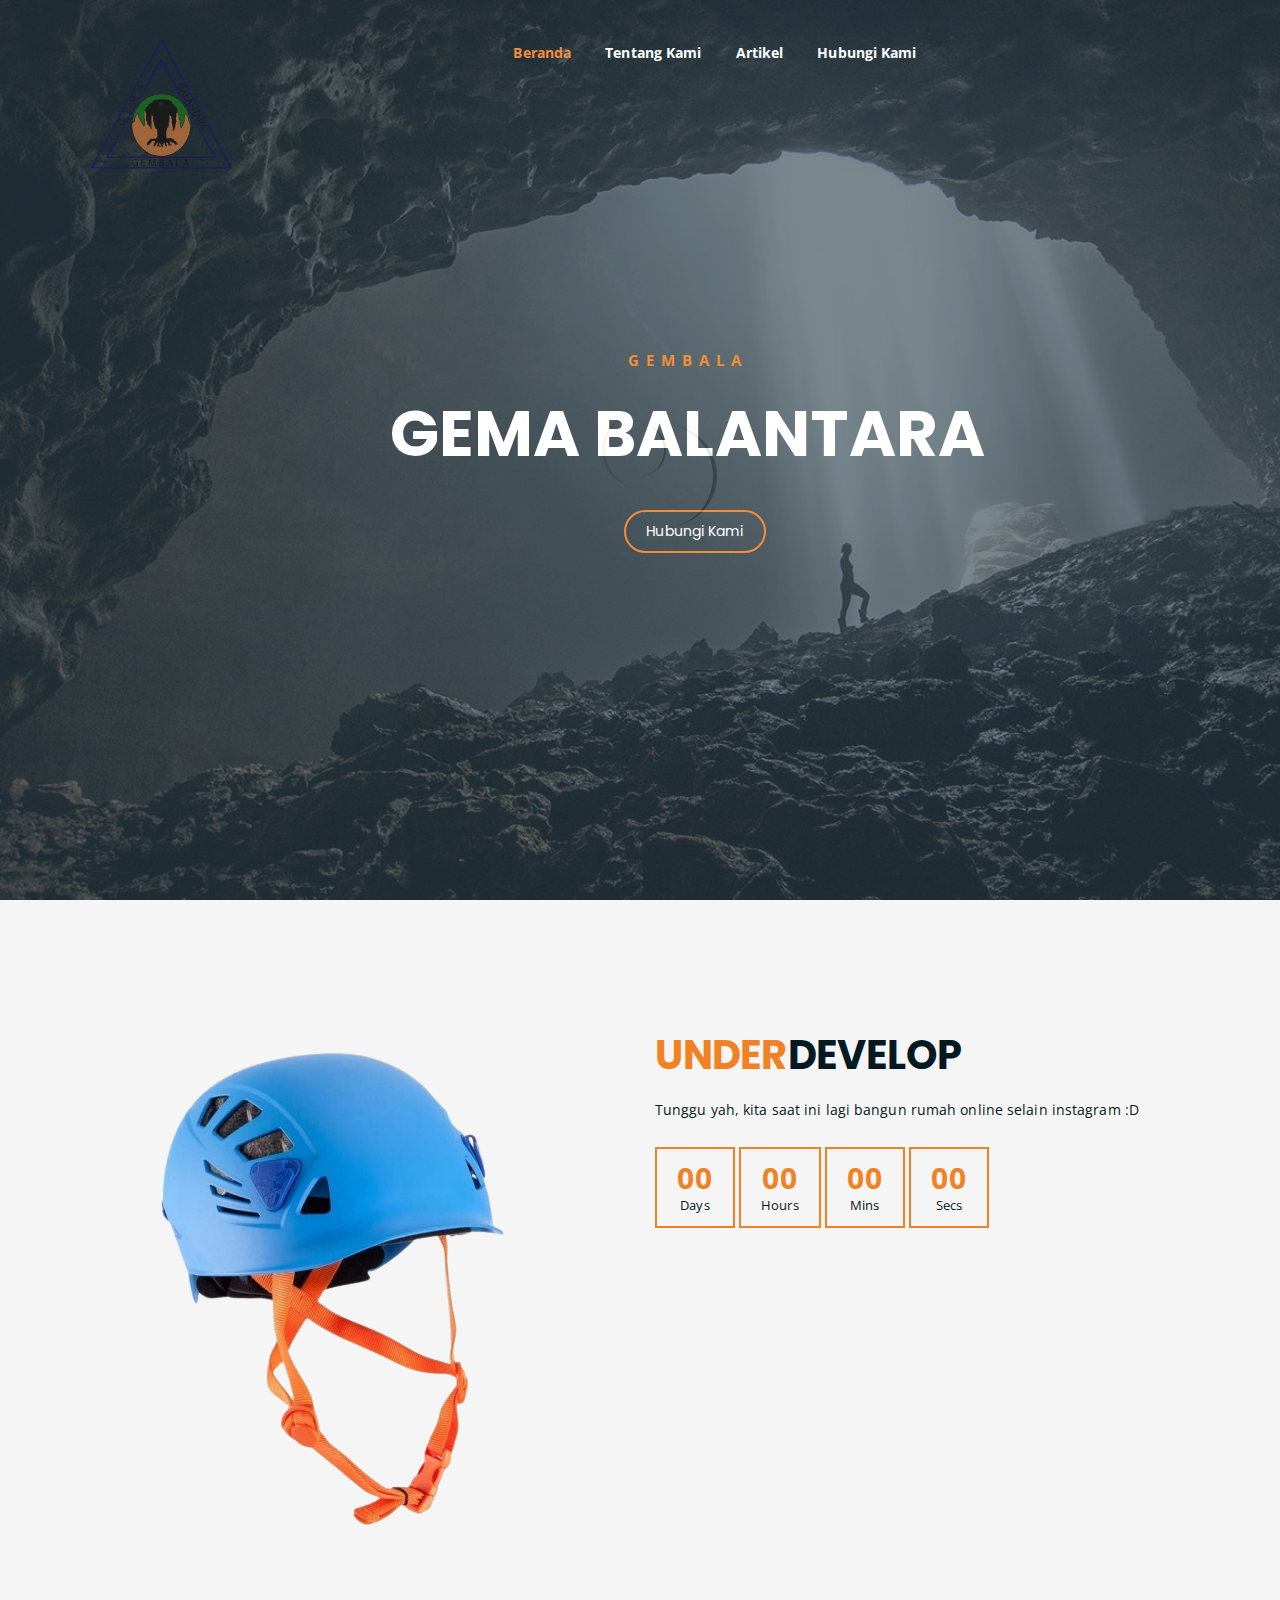
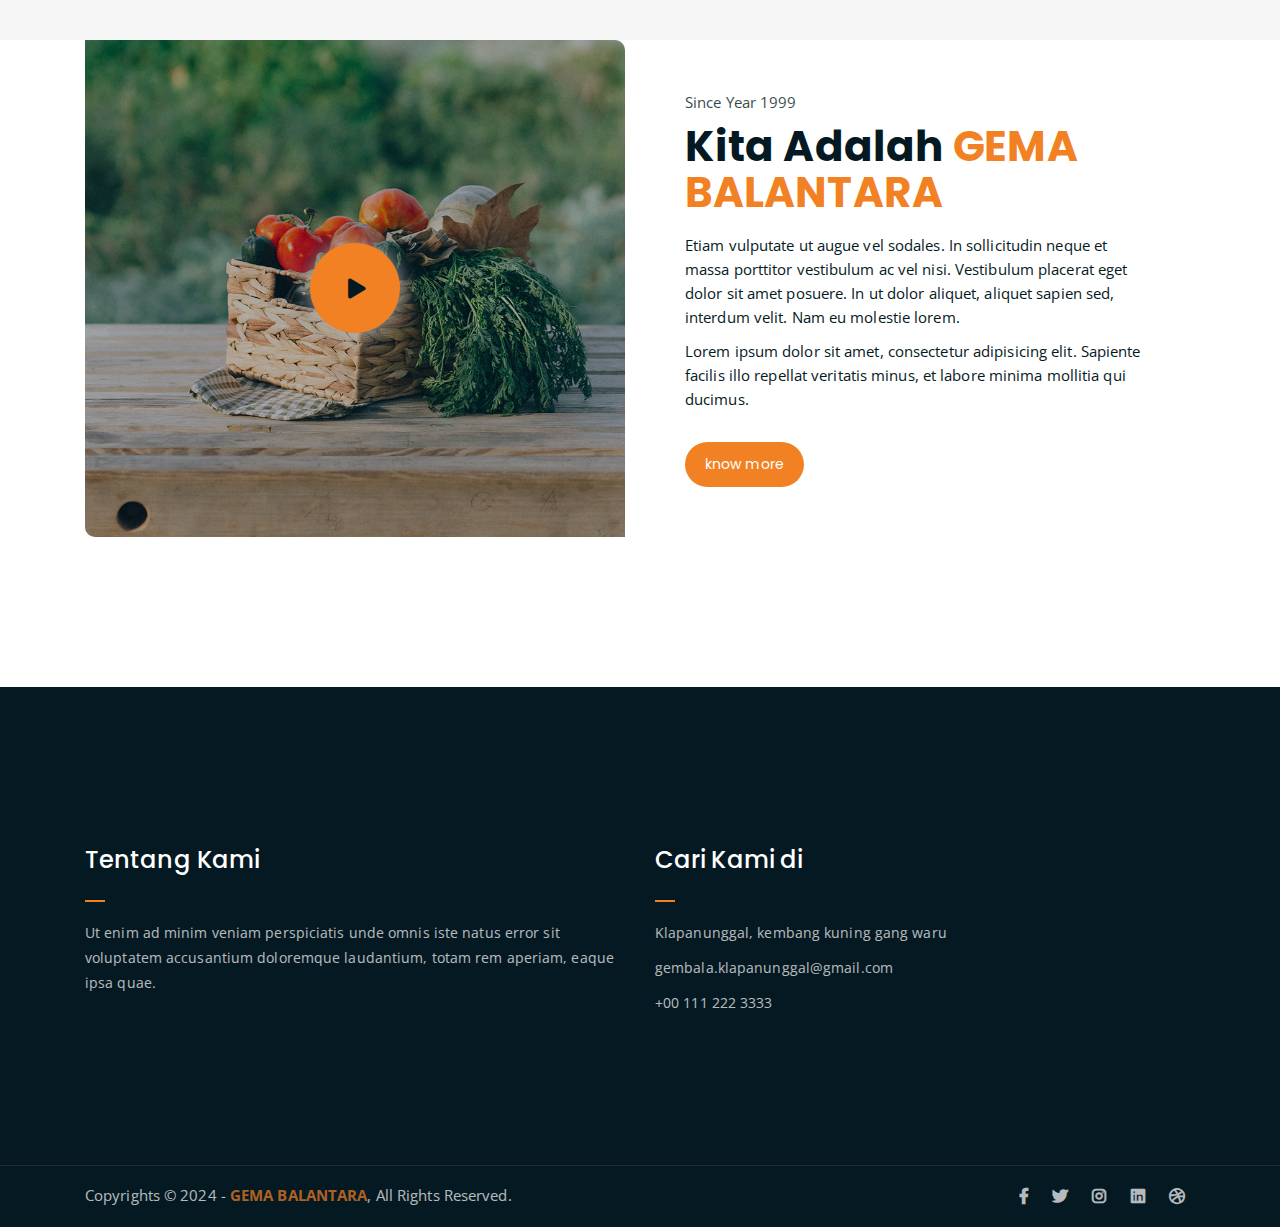
==== commit 3f64cb46: "update first" ====
--- a/index.html
+++ b/index.html
@@ -7,7 +7,7 @@
 	<meta name="description" content="Responsive Bootstrap4 Shop Template, Created by Imran Hossain from https://imransdesign.com/">
 
 	<!-- title -->
-	<title>Fruitkha</title>
+	<title>GEMA BALANTARA</title>
 
 	<!-- favicon -->
 	<link rel="shortcut icon" type="image/png" href="assets/img/favicon.png">
@@ -51,7 +51,8 @@
 						<!-- logo -->
 						<div class="site-logo">
 							<a href="index.html">
-								<img src="assets/img/logo.png" alt="">
+								<img class="logo" src="assets/img/logo-gembala.png" alt="">
+								<h4>GEMA BALANTARA</h4>
 							</a>
 						</div>
 						<!-- logo -->
@@ -59,44 +60,45 @@
 						<!-- menu start -->
 						<nav class="main-menu">
 							<ul>
-								<li class="current-list-item"><a href="#">Home</a>
-									<ul class="sub-menu">
+								<li class="current-list-item"><a href="index.html">Beranda</a>
+									<!-- <ul class="sub-menu">
 										<li><a href="index.html">Static Home</a></li>
 										<li><a href="index_2.html">Slider Home</a></li>
-									</ul>
+									</ul> -->
 								</li>
-								<li><a href="about.html">About</a></li>
-								<li><a href="#">Pages</a>
+								<li><a href="tentangkami.html">Tentang Kami</a></li>
+								<!-- <li><a href="#">Pages</a>
 									<ul class="sub-menu">
 										<li><a href="404.html">404 page</a></li>
-										<li><a href="about.html">About</a></li>
+										<li><a href="tentangkami.html">About</a></li>
 										<li><a href="cart.html">Cart</a></li>
 										<li><a href="checkout.html">Check Out</a></li>
 										<li><a href="contact.html">Contact</a></li>
 										<li><a href="news.html">News</a></li>
 										<li><a href="shop.html">Shop</a></li>
 									</ul>
-								</li>
-								<li><a href="news.html">News</a>
-									<ul class="sub-menu">
+								</li> -->
+								<li><a href="artikel.html">Artikel</a>
+									<!-- <ul class="sub-menu">
 										<li><a href="news.html">News</a></li>
 										<li><a href="single-news.html">Single News</a></li>
-									</ul>
+									</ul> -->
 								</li>
-								<li><a href="contact.html">Contact</a></li>
-								<li><a href="shop.html">Shop</a>
+								<li><a href="#">Hubungi Kami</a></li>
+								<!-- <li><a href="contact.html">Contact</a></li> -->
+								<!-- <li><a href="shop.html">Shop</a>
 									<ul class="sub-menu">
 										<li><a href="shop.html">Shop</a></li>
 										<li><a href="checkout.html">Check Out</a></li>
 										<li><a href="single-product.html">Single Product</a></li>
 										<li><a href="cart.html">Cart</a></li>
 									</ul>
-								</li>
+								</li> -->
 								<li>
-									<div class="header-icons">
+									<!-- <div class="header-icons">
 										<a class="shopping-cart" href="cart.html"><i class="fas fa-shopping-cart"></i></a>
 										<a class="mobile-hide search-bar-icon" href="#"><i class="fas fa-search"></i></a>
-									</div>
+									</div> -->
 								</li>
 							</ul>
 						</nav>
@@ -136,11 +138,11 @@
 				<div class="col-lg-9 offset-lg-2 text-center">
 					<div class="hero-text">
 						<div class="hero-text-tablecell">
-							<p class="subtitle">Fresh & Organic</p>
-							<h1>Delicious Seasonal Fruits</h1>
+							<p class="subtitle">GEMBALA</p>
+							<h1>GEMA BALANTARA</h1>
 							<div class="hero-btns">
-								<a href="shop.html" class="boxed-btn">Fruit Collection</a>
-								<a href="contact.html" class="bordered-btn">Contact Us</a>
+								<!-- <a href="shop.html" class="boxed-btn">Fruit Collection</a> -->
+								<a href="contact.html" class="bordered-btn">Hubungi Kami</a>
 							</div>
 						</div>
 					</div>
@@ -151,7 +153,7 @@
 	<!-- end hero area -->
 
 	<!-- features list section -->
-	<div class="list-section pt-80 pb-80">
+	<!-- <div class="list-section pt-80 pb-80">
 		<div class="container">
 
 			<div class="row">
@@ -191,11 +193,11 @@
 			</div>
 
 		</div>
-	</div>
+	</div> -->
 	<!-- end features list section -->
 
 	<!-- product section -->
-	<div class="product-section mt-150 mb-150">
+	<!-- <div class="product-section mt-150 mb-150">
 		<div class="container">
 			<div class="row">
 				<div class="col-lg-8 offset-lg-2 text-center">
@@ -239,7 +241,7 @@
 				</div>
 			</div>
 		</div>
-	</div>
+	</div> -->
 	<!-- end product section -->
 
 	<!-- cart banner section -->
@@ -249,24 +251,17 @@
             	<!--Image Column-->
             	<div class="image-column col-lg-6">
                 	<div class="image">
-                    	<div class="price-box">
-                        	<div class="inner-price">
-                                <span class="price">
-                                    <strong>30%</strong> <br> off per kg
-                                </span>
-                            </div>
-                        </div>
-                    	<img src="assets/img/a.jpg" alt="">
+                    	<img src="assets/img/helm.png" alt="">
                     </div>
                 </div>
                 <!--Content Column-->
                 <div class="content-column col-lg-6">
-					<h3><span class="orange-text">Deal</span> of the month</h3>
-                    <h4>Hikan Strwaberry</h4>
-                    <div class="text">Quisquam minus maiores repudiandae nobis, minima saepe id, fugit ullam similique! Beatae, minima quisquam molestias facere ea. Perspiciatis unde omnis iste natus error sit voluptatem accusant</div>
+					<h3><span class="orange-text">UNDER</span>DEVELOP</h3>
+                    <!-- <h4>Hikan Strwaberry</h4> -->
+                    <div class="text">Tunggu yah, kita saat ini lagi bangun rumah online selain instagram :D</div>
                     <!--Countdown Timer-->
-                    <div class="time-counter"><div class="time-countdown clearfix" data-countdown="2020/2/01"><div class="counter-column"><div class="inner"><span class="count">00</span>Days</div></div> <div class="counter-column"><div class="inner"><span class="count">00</span>Hours</div></div>  <div class="counter-column"><div class="inner"><span class="count">00</span>Mins</div></div>  <div class="counter-column"><div class="inner"><span class="count">00</span>Secs</div></div></div></div>
-                	<a href="cart.html" class="cart-btn mt-3"><i class="fas fa-shopping-cart"></i> Add to Cart</a>
+                    <div class="time-counter"><div class="time-countdown clearfix" data-countdown="2025/01/01"><div class="counter-column"><div class="inner"><span class="count">00</span>Hari</div></div> <div class="counter-column"><div class="inner"><span class="count">00</span>Hours</div></div>  <div class="counter-column"><div class="inner"><span class="count">00</span>Mins</div></div>  <div class="counter-column"><div class="inner"><span class="count">00</span>Secs</div></div></div></div>
+                	<!-- <a href="cart.html" class="cart-btn mt-3"><i class="fas fa-shopping-cart"></i> Add to Cart</a> -->
                 </div>
             </div>
         </div>
@@ -274,7 +269,7 @@
     <!-- end cart banner section -->
 
 	<!-- testimonail-section -->
-	<div class="testimonail-section mt-150 mb-150">
+	<!-- <div class="testimonail-section mt-150 mb-150">
 		<div class="container">
 			<div class="row">
 				<div class="col-lg-10 offset-lg-1 text-center">
@@ -325,7 +320,7 @@
 				</div>
 			</div>
 		</div>
-	</div>
+	</div> -->
 	<!-- end testimonail-section -->
 	
 	<!-- advertisement section -->
@@ -340,10 +335,10 @@
 				<div class="col-lg-6 col-md-12">
 					<div class="abt-text">
 						<p class="top-sub">Since Year 1999</p>
-						<h2>We are <span class="orange-text">Fruitkha</span></h2>
+						<h2>Kita Adalah <span class="orange-text">GEMA BALANTARA</span></h2>
 						<p>Etiam vulputate ut augue vel sodales. In sollicitudin neque et massa porttitor vestibulum ac vel nisi. Vestibulum placerat eget dolor sit amet posuere. In ut dolor aliquet, aliquet sapien sed, interdum velit. Nam eu molestie lorem.</p>
 						<p>Lorem ipsum dolor sit amet, consectetur adipisicing elit. Sapiente facilis illo repellat veritatis minus, et labore minima mollitia qui ducimus.</p>
-						<a href="about.html" class="boxed-btn mt-4">know more</a>
+						<a href="tentangkami.html" class="boxed-btn mt-4">know more</a>
 					</div>
 				</div>
 			</div>
@@ -352,17 +347,17 @@
 	<!-- end advertisement section -->
 	
 	<!-- shop banner -->
-	<section class="shop-banner">
+	<!-- <section class="shop-banner">
     	<div class="container">
         	<h3>December sale is on! <br> with big <span class="orange-text">Discount...</span></h3>
             <div class="sale-percent"><span>Sale! <br> Upto</span>50% <span>off</span></div>
             <a href="shop.html" class="cart-btn btn-lg">Shop Now</a>
         </div>
-    </section>
+    </section> -->
 	<!-- end shop banner -->
 
 	<!-- latest news -->
-	<div class="latest-news pt-150 pb-150">
+	<!-- <div class="latest-news pt-150 pb-150">
 		<div class="container">
 
 			<div class="row">
@@ -424,11 +419,11 @@
 				</div>
 			</div>
 		</div>
-	</div>
+	</div> -->
 	<!-- end latest news -->
 
 	<!-- logo carousel -->
-	<div class="logo-carousel-section">
+	<!-- <div class="logo-carousel-section">
 		<div class="container">
 			<div class="row">
 				<div class="col-lg-12">
@@ -452,42 +447,42 @@
 				</div>
 			</div>
 		</div>
-	</div>
+	</div> -->
 	<!-- end logo carousel -->
 
 	<!-- footer -->
 	<div class="footer-area">
 		<div class="container">
 			<div class="row">
-				<div class="col-lg-3 col-md-6">
+				<div class="col-lg-6 col-md-6">
 					<div class="footer-box about-widget">
-						<h2 class="widget-title">About us</h2>
+						<h2 class="widget-title">Tentang Kami</h2>
 						<p>Ut enim ad minim veniam perspiciatis unde omnis iste natus error sit voluptatem accusantium doloremque laudantium, totam rem aperiam, eaque ipsa quae.</p>
 					</div>
 				</div>
-				<div class="col-lg-3 col-md-6">
+				<div class="col-lg-6 col-md-6">
 					<div class="footer-box get-in-touch">
-						<h2 class="widget-title">Get in Touch</h2>
+						<h2 class="widget-title">Cari Kami di</h2>
 						<ul>
-							<li>34/8, East Hukupara, Gifirtok, Sadan.</li>
-							<li>support@fruitkha.com</li>
+							<li>Klapanunggal, kembang kuning gang waru</li>
+							<li>gembala.klapanunggal@gmail.com</li>
 							<li>+00 111 222 3333</li>
 						</ul>
 					</div>
 				</div>
-				<div class="col-lg-3 col-md-6">
+				<!-- <div class="col-lg-6 col-md-6">
 					<div class="footer-box pages">
 						<h2 class="widget-title">Pages</h2>
 						<ul>
 							<li><a href="index.html">Home</a></li>
-							<li><a href="about.html">About</a></li>
+							<li><a href="tentangkami.html">About</a></li>
 							<li><a href="services.html">Shop</a></li>
 							<li><a href="news.html">News</a></li>
 							<li><a href="contact.html">Contact</a></li>
 						</ul>
 					</div>
-				</div>
-				<div class="col-lg-3 col-md-6">
+				</div> -->
+				<!-- <div class="col-lg-6 col-md-6">
 					<div class="footer-box subscribe">
 						<h2 class="widget-title">Subscribe</h2>
 						<p>Subscribe to our mailing list to get the latest updates.</p>
@@ -496,7 +491,7 @@
 							<button type="submit"><i class="fas fa-paper-plane"></i></button>
 						</form>
 					</div>
-				</div>
+				</div> -->
 			</div>
 		</div>
 	</div>
@@ -507,9 +502,7 @@
 		<div class="container">
 			<div class="row">
 				<div class="col-lg-6 col-md-12">
-					<p>Copyrights &copy; 2019 - <a href="https://imransdesign.com/">Imran Hossain</a>,  All Rights Reserved.<br>
-						Distributed By - <a href="https://themewagon.com/">Themewagon</a>
-					</p>
+					<p>Copyrights &copy; 2024 - <a href="https://gemabalantara.github.io//">GEMA BALANTARA</a>,  All Rights Reserved.<br></p>
 				</div>
 				<div class="col-lg-6 text-right col-md-12">
 					<div class="social-icons">
--- a/assets/css/main.css
+++ b/assets/css/main.css
@@ -1,15 +1,15 @@
-/*-Template Name: Fruitkha - Responsive Bootstrap4 Shop Template-Template URI: -Description: Bootstrap template for fruits or any other kind of shop-Author: Imran Hossain-Author URI: https://imransdesign.com/-Version: 1.0+/*
+Template Name: Fruitkha - Responsive Bootstrap4 Shop Template
+Template URI: 
+Description: Bootstrap template for fruits or any other kind of shop
+Author: Imran Hossain
+Author URI: https://imransdesign.com/
+Version: 1.0
 */
-/* -----------------------------------------------------------------------------
-
-# Base - Genral & Typography
-
+/* -----------------------------------------------------------------------------
+
+# Base - Genral & Typography
+
 ----------------------------------------------------------------------------- */
 html {
   font-size: 14px;
@@ -158,10 +158,10 @@
   margin: 0;
 }
 
-/* -----------------------------------------------------------------------------
-
-# All Common Styles
-
+/* -----------------------------------------------------------------------------
+
+# All Common Styles
+
 ----------------------------------------------------------------------------- */
 .loader {
   bottom: 0;
@@ -515,10 +515,10 @@
   opacity: 0.8;
 }
 
-/* -----------------------------------------------------------------------------
-
-# Header Styles
-
+/* -----------------------------------------------------------------------------
+
+# Header Styles
+
 ----------------------------------------------------------------------------- */
 ul.navbar-nav li.nav-item a.nav-link, ul.navbar-nav li.nav-item.active a.nav-link {
   color: #051922;
@@ -614,6 +614,12 @@
   max-width: 150px;
 }
 
+.site-logo h4
+{
+  color: #fff;
+  display: none;
+}
+
 ul.sub-menu li:last-child {
   float: none !important;
 }
@@ -724,6 +730,14 @@
 .sticky-wrapper.is-sticky .top-header-area {
   background-color: #051922;
   padding: 15px 0;
+}
+
+.sticky-wrapper.is-sticky .top-header-area h4 {
+  display: flex;
+}
+
+.sticky-wrapper.is-sticky .top-header-area .logo {
+  width: 44px;
 }
 
 .top-header-area {
@@ -846,10 +860,10 @@
   letter-spacing: 7px;
 }
 
-/* -----------------------------------------------------------------------------
-
-# Footer Styles
-
+/* -----------------------------------------------------------------------------
+
+# Footer Styles
+
 ----------------------------------------------------------------------------- */
 .single-logo-item img {
   max-width: 180px;
@@ -991,10 +1005,10 @@
   color: #F28123;
 }
 
-/* -----------------------------------------------------------------------------
-
-# Hover Styles
-
+/* -----------------------------------------------------------------------------
+
+# Hover Styles
+
 ----------------------------------------------------------------------------- */
 a.navbar-brand {
   -webkit-transition: 0.3s;
@@ -1355,13 +1369,13 @@
   color: #F28123;
 }
 
-/* -----------------------------------------------------------------------------
-
-# Hero Styles
-
+/* -----------------------------------------------------------------------------
+
+# Hero Styles
+
 ----------------------------------------------------------------------------- */
 .hero-bg {
-  background-image: url(../img/hero-bg.jpg);
+  background-image: url(../img/bg.jpeg);
   background-size: cover;
   background-position: center;
   background-attachment: fixed;
@@ -1545,10 +1559,10 @@
   margin-top: -30px;
 }
 
-/* -----------------------------------------------------------------------------
-
-# List Styles
-
+/* -----------------------------------------------------------------------------
+
+# List Styles
+
 ----------------------------------------------------------------------------- */
 .list-section {
   background-color: #f5f5f5;
@@ -1584,10 +1598,10 @@
   border-radius: 999px;
 }
 
-/* -----------------------------------------------------------------------------
-
-# News Styles
-
+/* -----------------------------------------------------------------------------
+
+# News Styles
+
 ----------------------------------------------------------------------------- */
 .news-bg-1 {
   background-image: url(../img/latest-news/news-bg-1.jpg);
@@ -1889,10 +1903,10 @@
   margin-right: 5px;
 }
 
-/* -----------------------------------------------------------------------------
-
-# Cart Banner Styles
-
+/* -----------------------------------------------------------------------------
+
+# Cart Banner Styles
+
 ----------------------------------------------------------------------------- */
 .cart-banner {
   background-color: #f5f5f5;
@@ -1994,10 +2008,10 @@
   letter-spacing: 1px;
 }
 
-/* -----------------------------------------------------------------------------
-
-# Testimonial Styles
-
+/* -----------------------------------------------------------------------------
+
+# Testimonial Styles
+
 ----------------------------------------------------------------------------- */
 .client-avater {
   margin-bottom: 20px;
@@ -2039,10 +2053,10 @@
   margin: 0 auto;
 }
 
-/* -----------------------------------------------------------------------------
-
-# About Styles
-
+/* -----------------------------------------------------------------------------
+
+# About Styles
+
 ----------------------------------------------------------------------------- */
 a.video-play-btn {
   position: absolute;
@@ -2109,10 +2123,10 @@
   margin-bottom: 0;
 }
 
-/* -----------------------------------------------------------------------------
-
-# Shop Banner Styles
-
+/* -----------------------------------------------------------------------------
+
+# Shop Banner Styles
+
 ----------------------------------------------------------------------------- */
 .shop-banner {
   position: relative;
@@ -2147,10 +2161,10 @@
   display: inline-block;
 }
 
-/* -----------------------------------------------------------------------------
-
-# About Page Styles
-
+/* -----------------------------------------------------------------------------
+
+# About Page Styles
+
 ----------------------------------------------------------------------------- */
 .feature-bg {
   position: relative;
@@ -2243,10 +2257,10 @@
   margin: 5px;
 }
 
-/* -----------------------------------------------------------------------------
-
-# Contact Page Styles
-
+/* -----------------------------------------------------------------------------
+
+# Contact Page Styles
+
 ----------------------------------------------------------------------------- */
 .form-title {
   margin-bottom: 25px;
@@ -2367,10 +2381,10 @@
   margin-bottom: 10px;
 }
 
-/* -----------------------------------------------------------------------------
-
-# Shop Page Styles
-
+/* -----------------------------------------------------------------------------
+
+# Shop Page Styles
+
 ----------------------------------------------------------------------------- */
 .product-filters {
   margin-bottom: 80px;
@@ -2723,10 +2737,10 @@
   border-radius: 5px;
 }
 
-/* -----------------------------------------------------------------------------
-
-# 404 Page Styles
-
+/* -----------------------------------------------------------------------------
+
+# 404 Page Styles
+
 ----------------------------------------------------------------------------- */
 .error-text i {
   font-size: 90px;
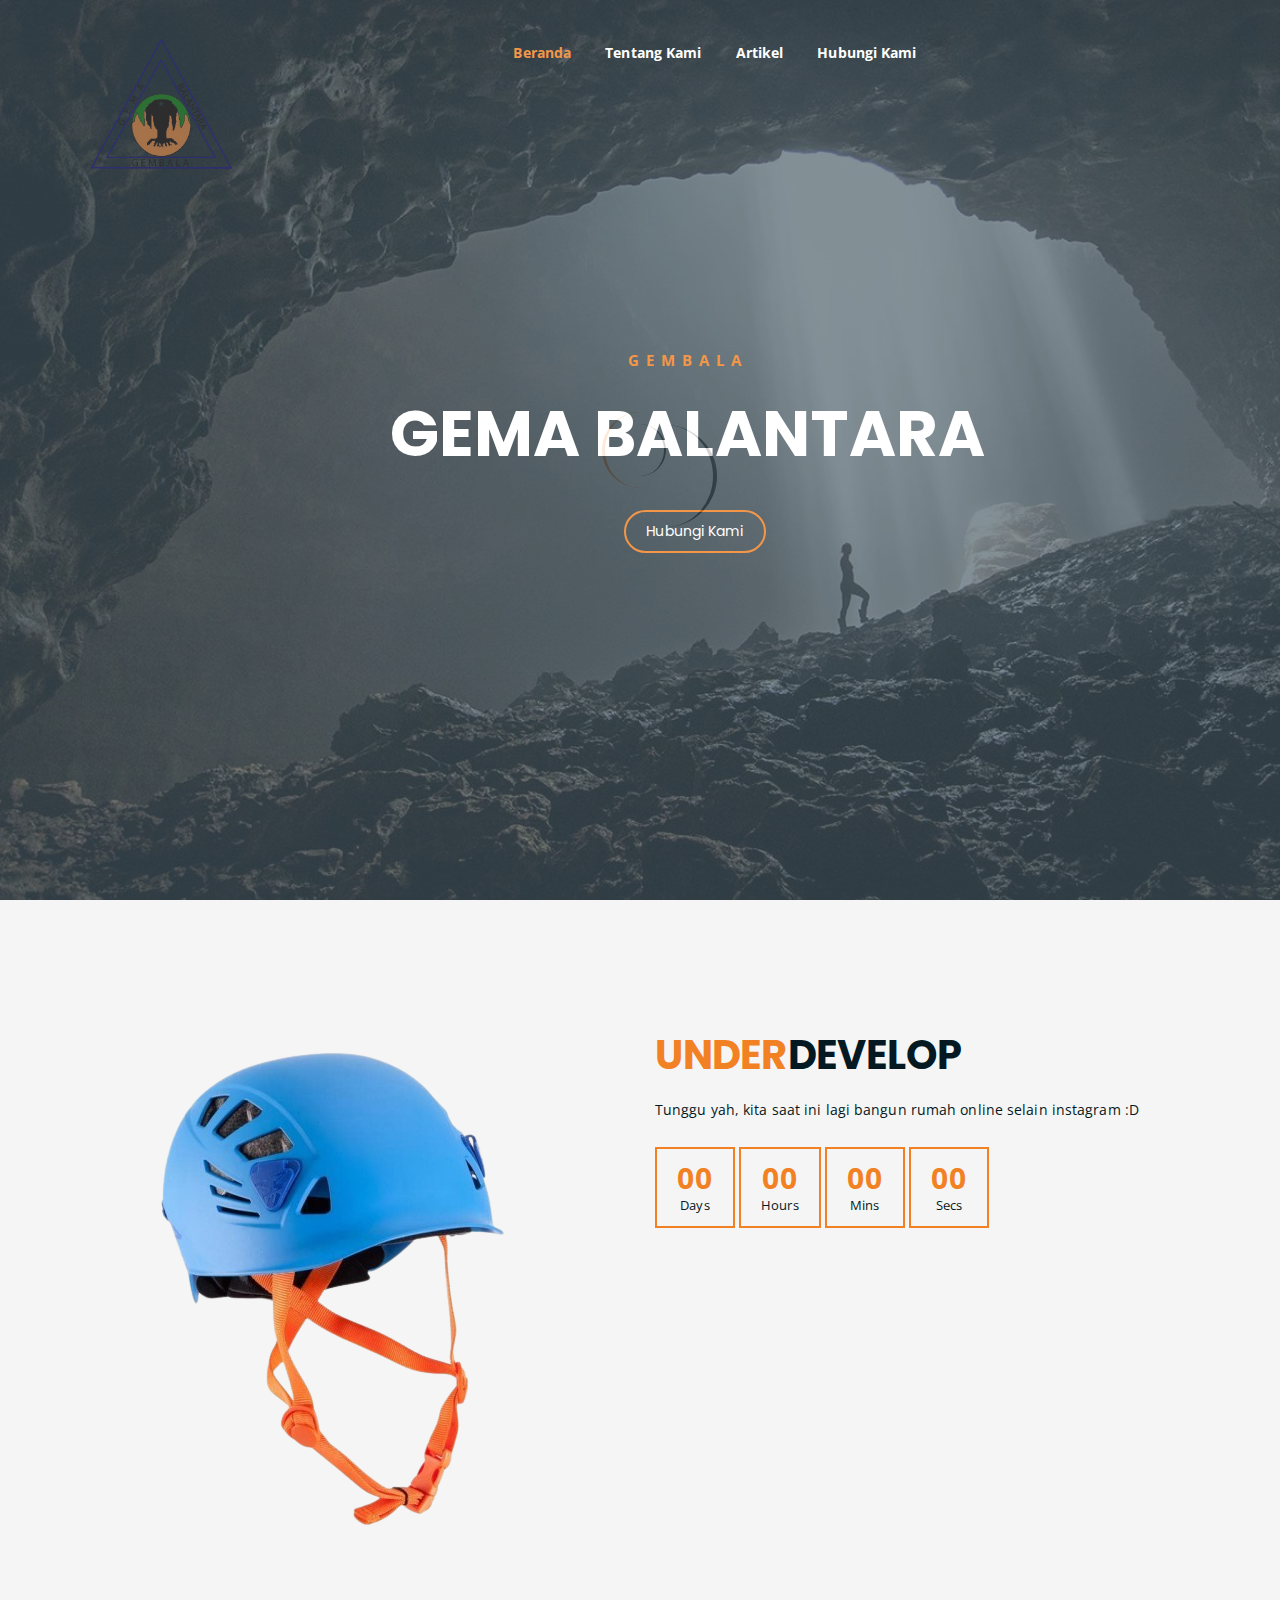
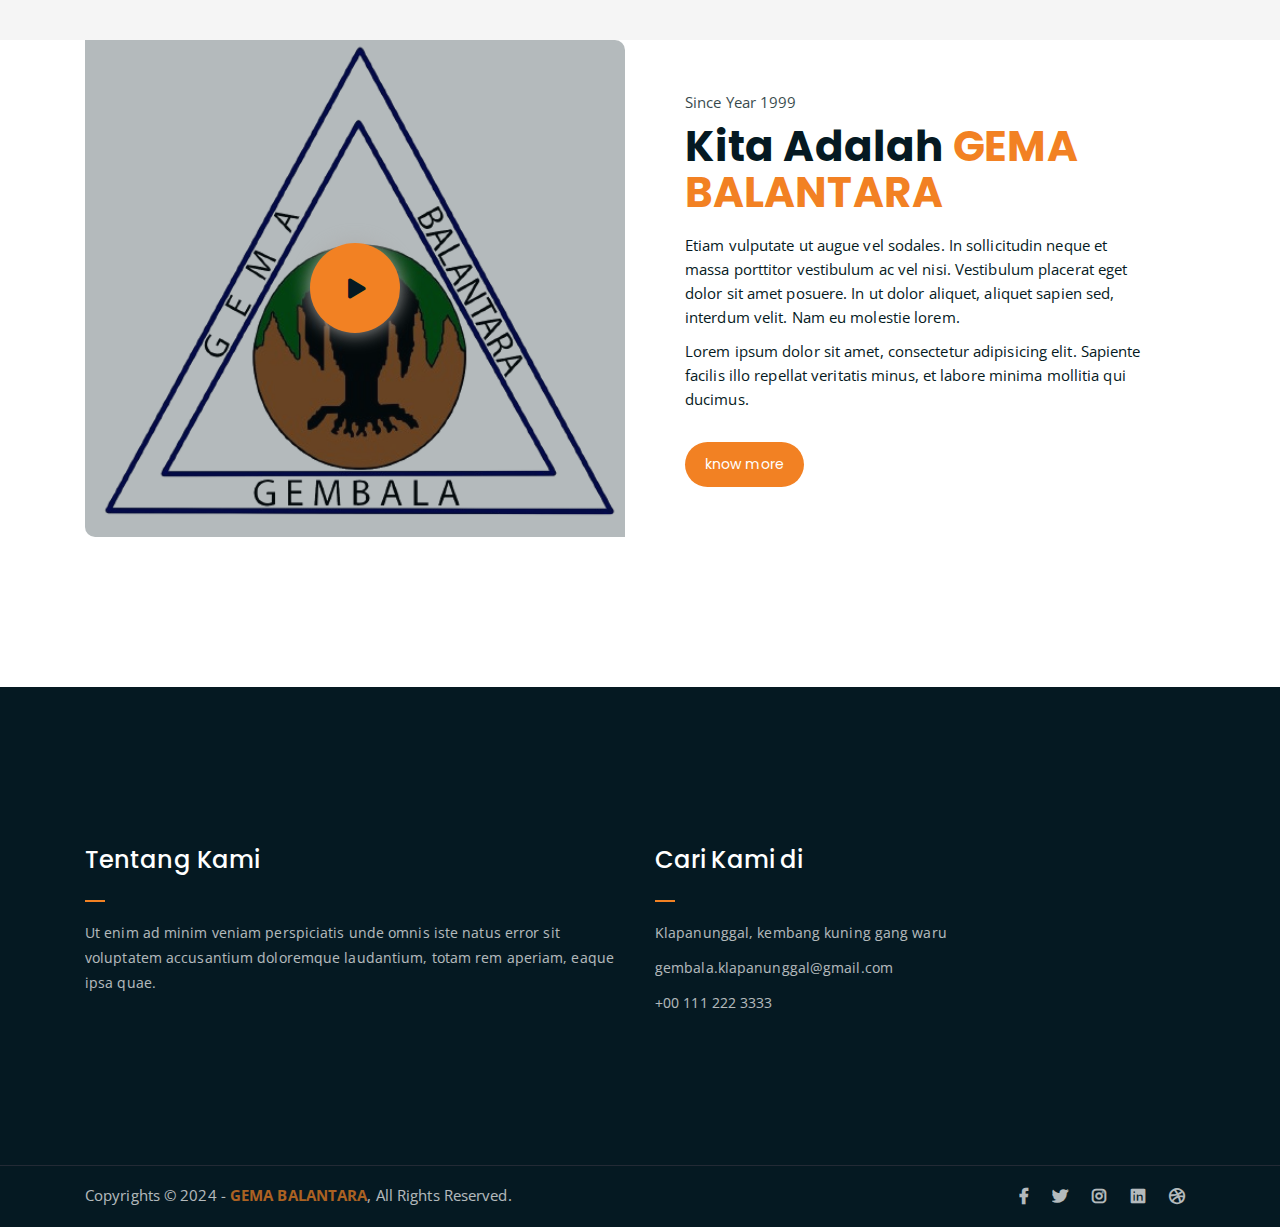
==== commit 21adf625: "change meta description" ====
--- a/index.html
+++ b/index.html
@@ -4,7 +4,7 @@
 	<meta charset="UTF-8">
 	<meta http-equiv="X-UA-Compatible" content="IE=edge">
 	<meta name="viewport" content="width=device-width, initial-scale=1">
-	<meta name="description" content="Responsive Bootstrap4 Shop Template, Created by Imran Hossain from https://imransdesign.com/">
+	<meta name="description" content="GEMA BALANTARA, Perhimpunan Pemuda Pecinta Alam, Kawasan Karst Klapanunggal">
 
 	<!-- title -->
 	<title>GEMA BALANTARA</title>
--- a/assets/css/main.css
+++ b/assets/css/main.css
@@ -2080,7 +2080,7 @@
 }
 
 .abt-bg {
-  background-image: url(../img/abt.jpg);
+  background-image: url(../img/logo-gembala.png);
   height: 100%;
   width: 100%;
   background-size: cover;
